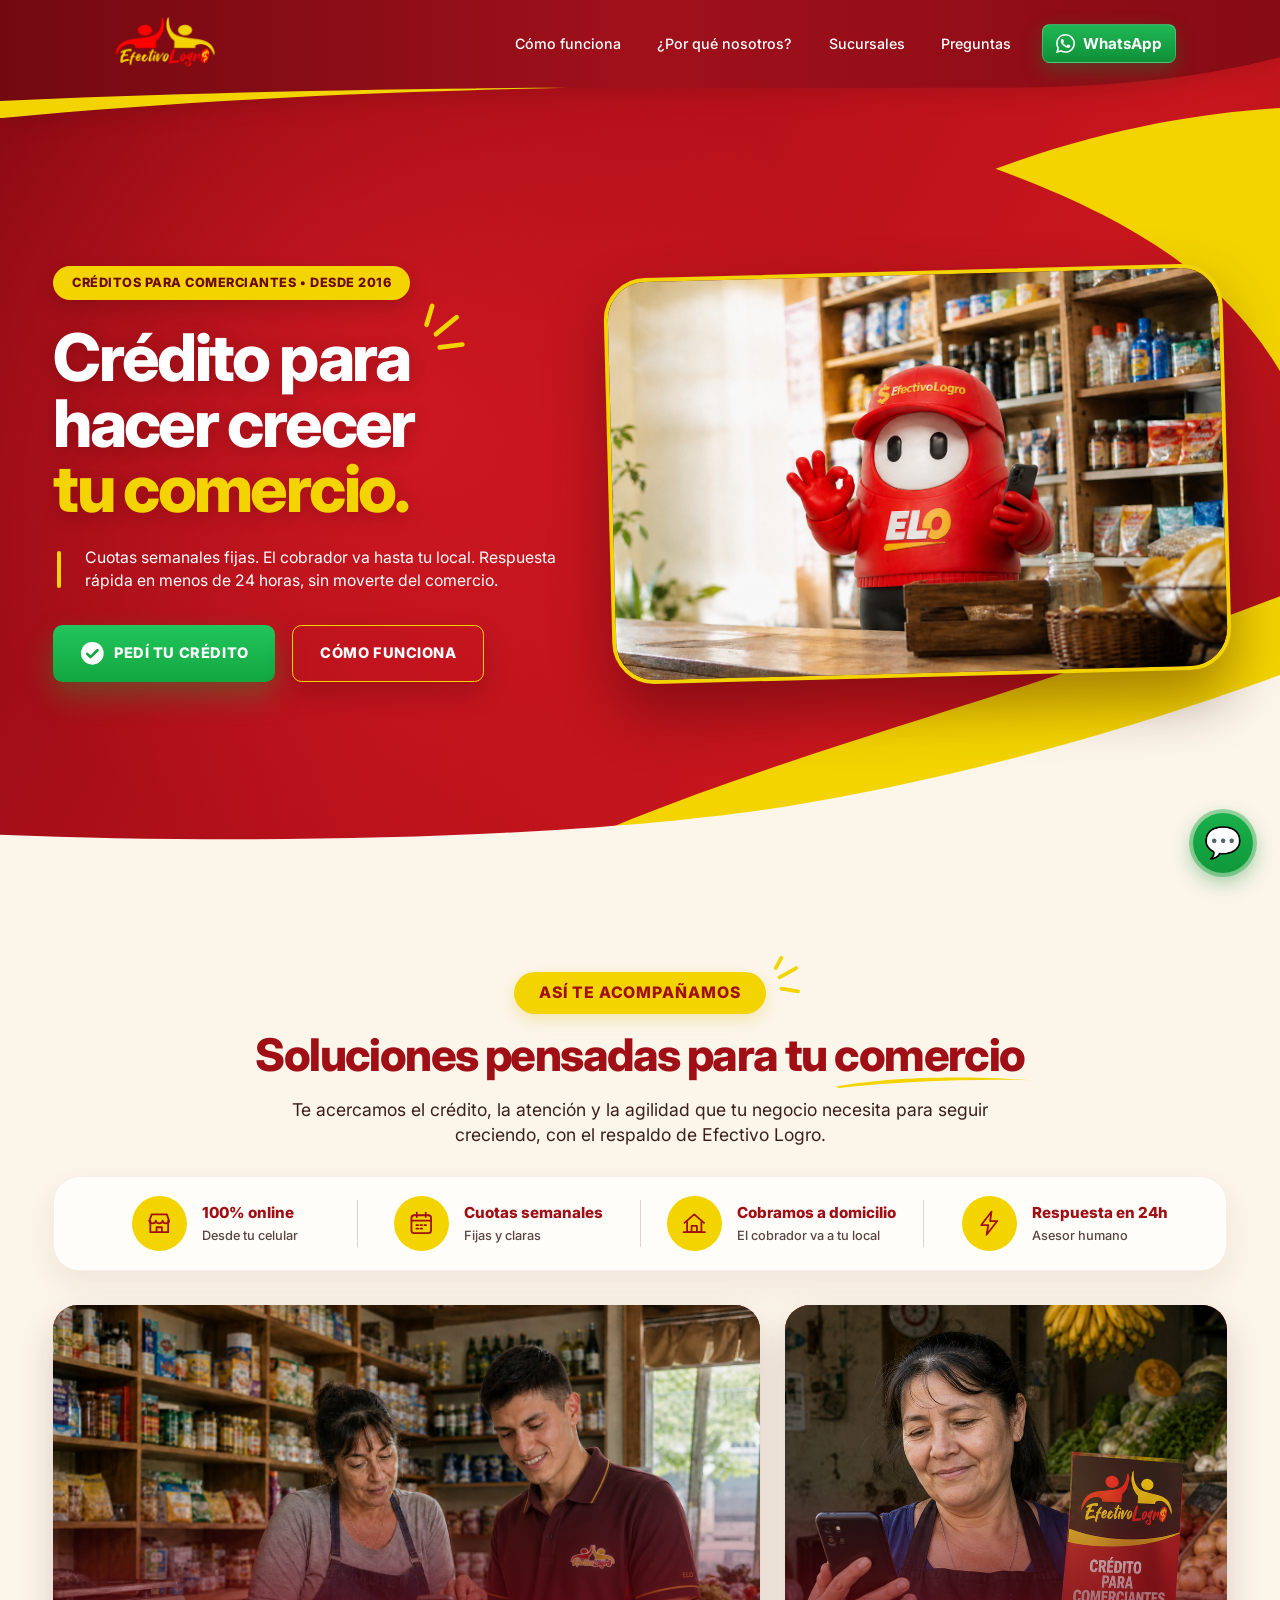
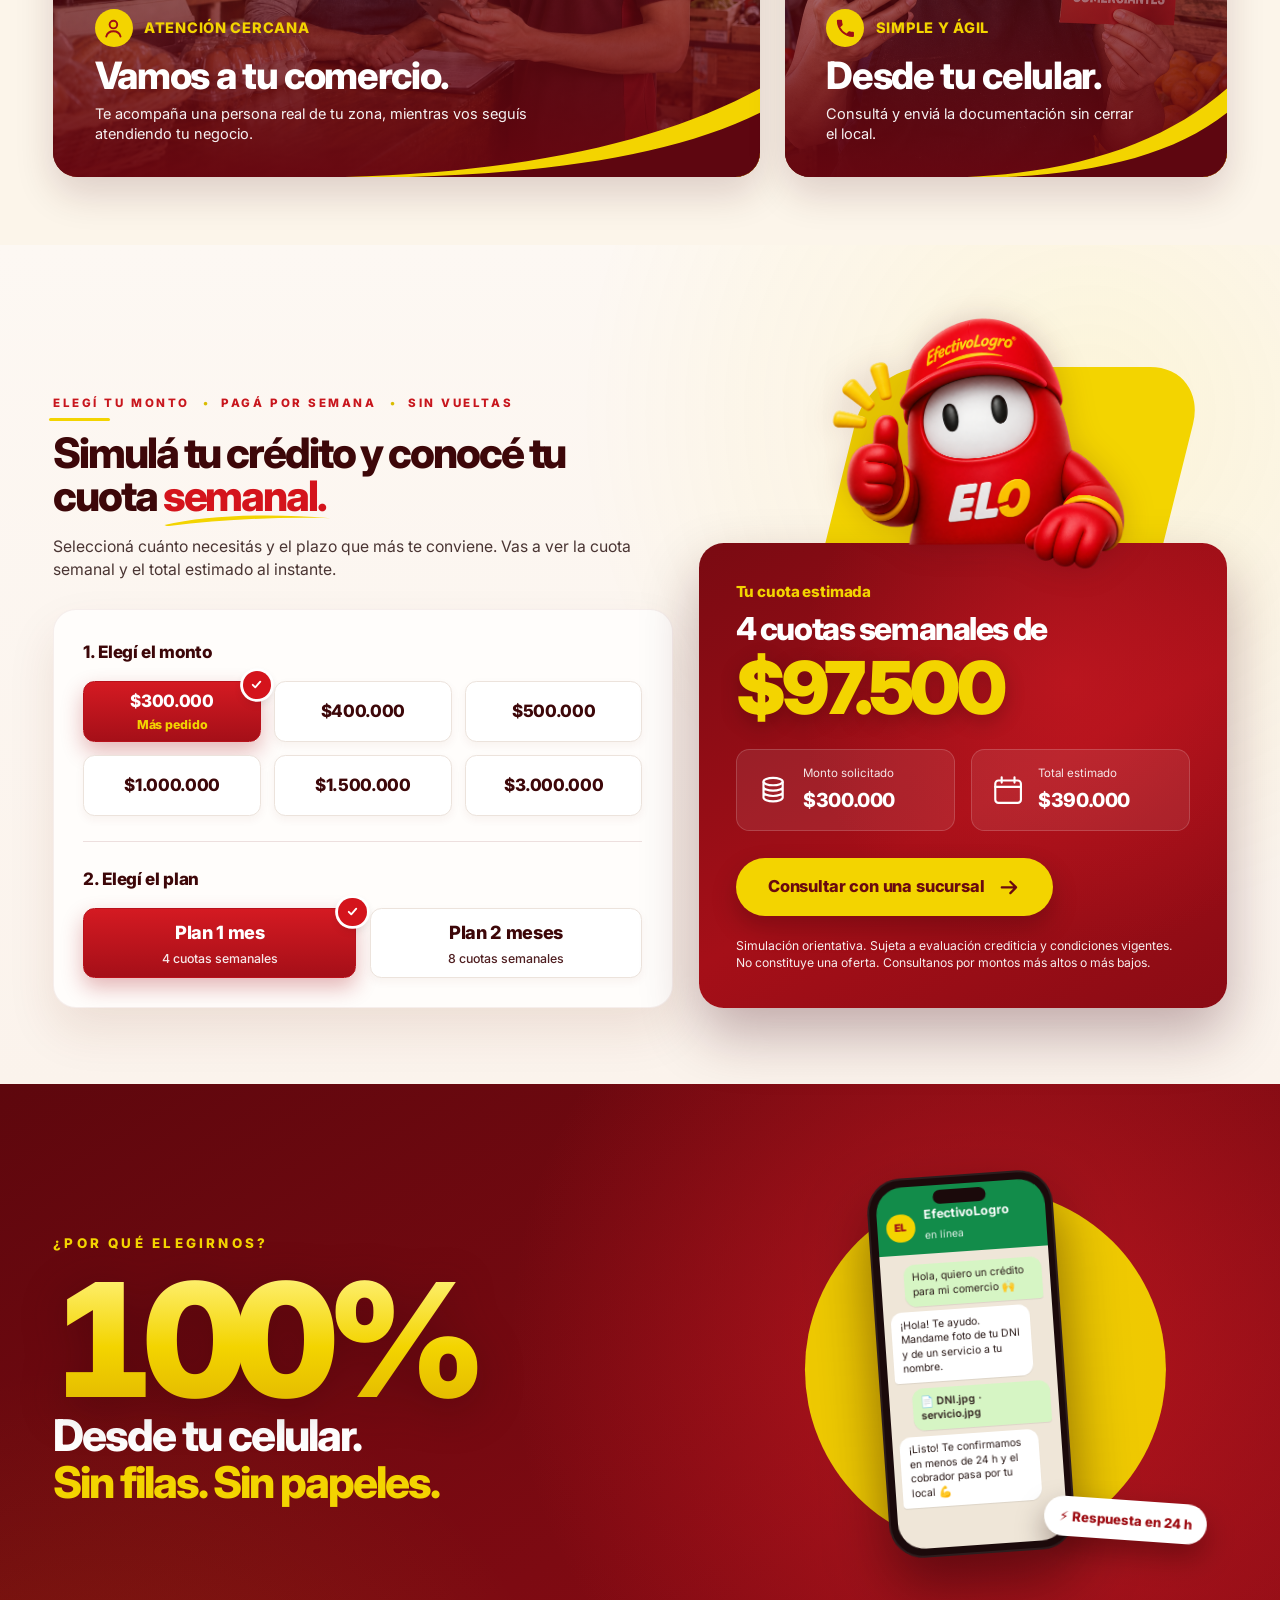
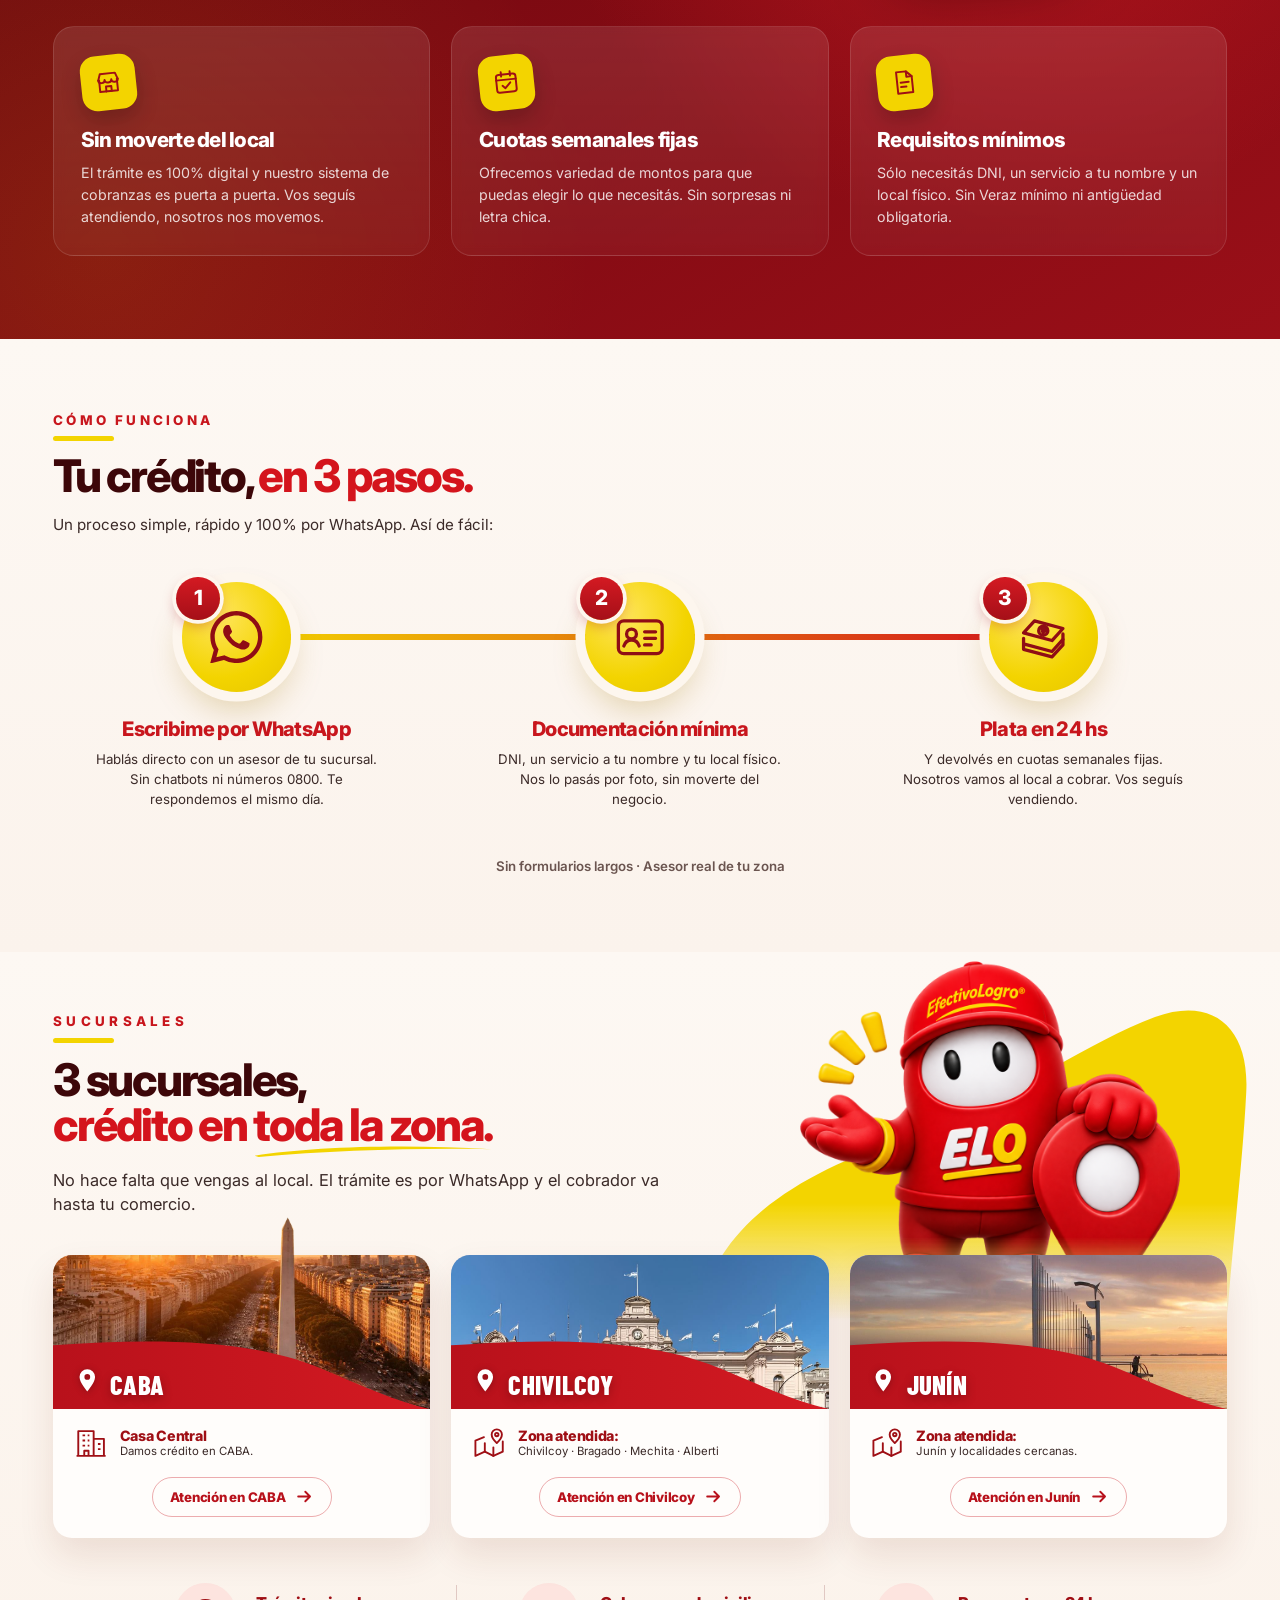
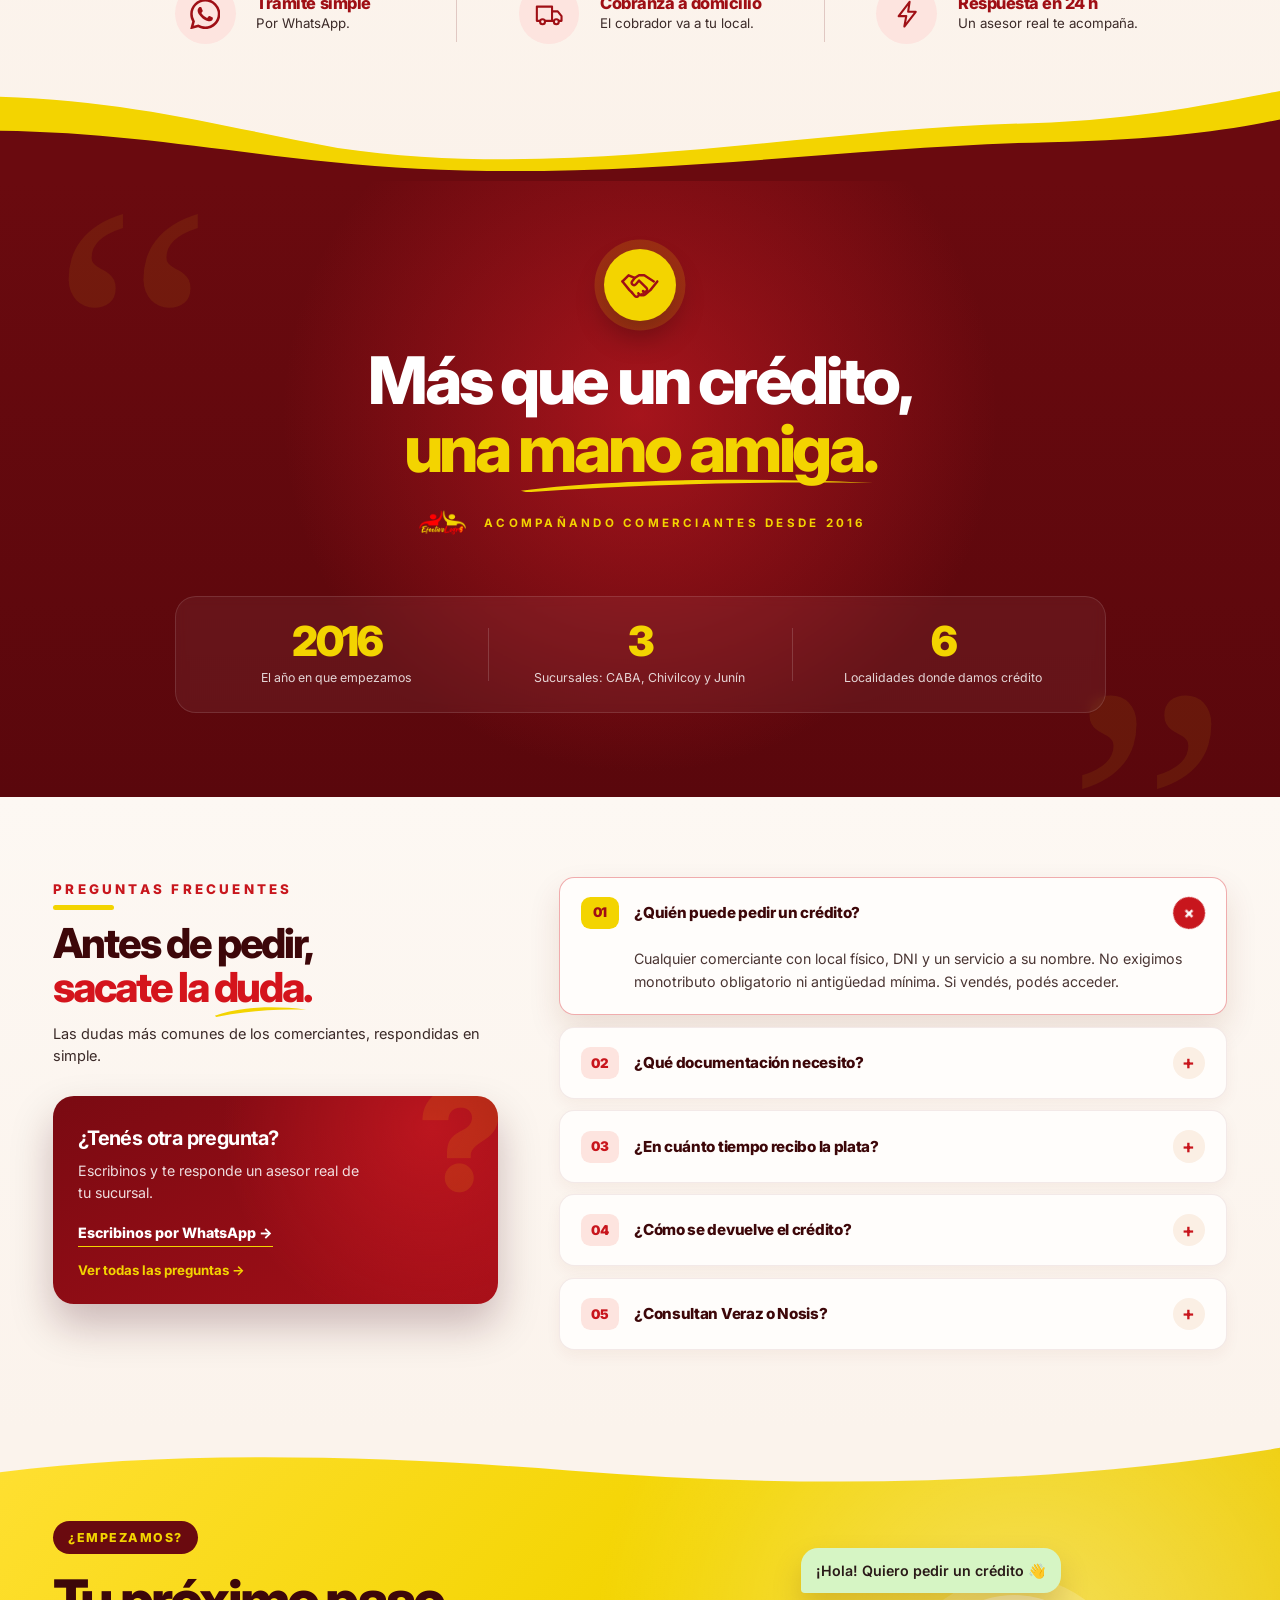
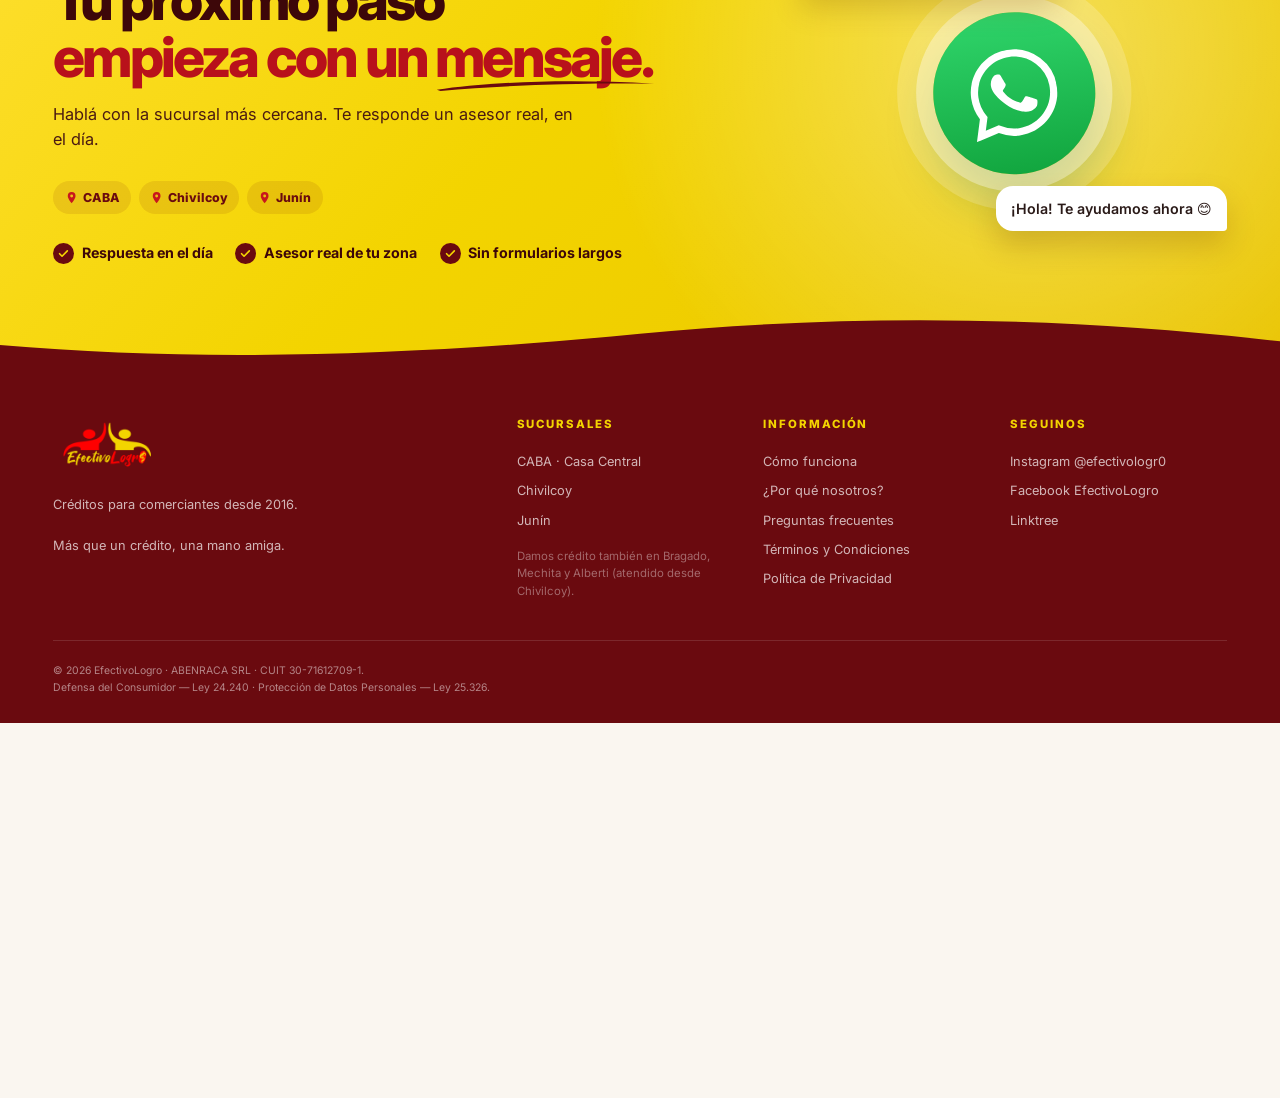
==== index.html @ 3d4f722b "Mover el sitio a la raíz del repositorio index.html y sus carpetas quedan en la raíz en lugar de pub" ====
<!DOCTYPE html>
<html lang="es-AR">
<head>
<meta charset="UTF-8" />
<meta name="viewport" content="width=device-width, initial-scale=1.0, viewport-fit=cover" />
<meta name="theme-color" content="#6A0A0F" />
<meta name="description" content="EfectivoLogro — Créditos para comerciantes. Cuotas semanales fijas. El cobrador va hasta tu local. Sucursales en CABA, Chivilcoy y Junín. Damos crédito en toda la zona." />
<link rel="icon" type="image/png" href="assets/favicon.png" />
<title>EfectivoLogro — Más que un crédito, una mano amiga.</title>
<link href="https://fonts.googleapis.com/css2?family=Inter:wght@400;500;600;700;800;900&family=Barlow+Condensed:wght@700;800&family=Anton&display=swap" rel="stylesheet">
<style>
  /* ===== Tokens ===== */
  /* Paleta tomada del logo real (rojo #FF0000 + amarillo #F3D400).
     Para fondos amplios se baja la saturación a un rojo cálido (#C8161D)
     para mantener legibilidad sin perder identidad. */
  :root {
    --rojo-puro: #FF0000;      /* logo · acentos puntuales */
    --bordo: #C8161D;          /* rojo cálido · fondos hero/secciones */
    --bordo-dark: #9F0F15;     /* bordes · profundidad */
    --bordo-deep: #6A0A0F;     /* footer · manifesto */
    --bordo-glow: #FF1A1A;     /* gradients · hovers */
    --amarillo: #F3D400;       /* logo · CTA principal */
    --amarillo-deep: #D9BC00;  /* hover de CTA */
    --naranja: #F96800;        /* acento secundario del logo */
    --crema: #FFF4E0;
    --blanco: #FFFFFF;
    --negro: #1A0606;
    --gris-bg: #FAF6F0;
    --gris-mid: #6B5550;
    --gris-borde: #EBE0CD;
    --whatsapp: #25D366;
    --whatsapp-dark: #128C7E;
    --font-body: 'Inter', system-ui, -apple-system, sans-serif;
    --font-heading: 'Barlow Condensed', 'Arial Narrow', sans-serif;
    --font-impact: 'Anton', Impact, sans-serif;
    --type-h1: clamp(44px, 8vw, 86px);
    --type-h2: clamp(34px, 6vw, 52px);
    --type-h3: clamp(22px, 3vw, 28px);
    --max: 1240px;
    --pad-x: clamp(20px, 5vw, 56px);
    --radius: 16px;
  }
  * { box-sizing: border-box; margin: 0; padding: 0; }
  html { scroll-behavior: smooth; -webkit-text-size-adjust: 100%; }
  body {
    font-family: var(--font-body);
    color: var(--negro);
    background: var(--gris-bg);
    line-height: 1.55;
    -webkit-font-smoothing: antialiased;
  }
  img { max-width: 100%; display: block; }
  a { color: inherit; text-decoration: none; }
  button { font: inherit; cursor: pointer; border: none; background: none; }

  /* ===== Tipografía ===== */
  .display, h1, h2, h3 {
    font-family: var(--font-heading);
    font-weight: 700;
    letter-spacing: -0.012em;
    line-height: 1.12;
    text-transform: none;
    text-wrap: balance;
  }
  h1 { font-size: var(--type-h1); font-weight: 800; line-height: 1.03; }
  h3 { font-size: var(--type-h3); line-height: 1.22; letter-spacing: -0.008em; }

  /* ===== Layout helpers ===== */
  .container { max-width: calc(var(--max) + 2 * var(--pad-x)); margin: 0 auto; padding-inline: var(--pad-x); }

  /* ===== Botón pill (CTA principal) ===== */
  .pill {
    display: inline-flex;
    align-items: center;
    gap: 10px;
    background: var(--amarillo);
    color: var(--bordo-deep);
    padding: 16px 26px;
    border-radius: 999px;
    font-weight: 800;
    font-size: 14px;
    text-transform: uppercase;
    letter-spacing: 1px;
    transition: transform 0.18s ease, box-shadow 0.18s ease;
    box-shadow: 0 6px 18px rgba(245, 197, 24, 0.32);
    cursor: pointer;
  }
  .pill:hover { transform: translateY(-1px) scale(1.02); box-shadow: 0 10px 24px rgba(245, 197, 24, 0.45); }
  .pill:active { transform: translateY(0); }
  .pill.wa { background: var(--whatsapp); color: white; box-shadow: 0 6px 18px rgba(37, 211, 102, 0.35); }
  .pill.wa:hover { box-shadow: 0 10px 24px rgba(37, 211, 102, 0.48); }
  .pill.ghost { background: transparent; color: var(--amarillo); border: 2px solid var(--amarillo); box-shadow: none; }
  .pill.ghost:hover { background: var(--amarillo); color: var(--bordo-deep); }
  .pill.dark { background: var(--bordo-deep); color: white; box-shadow: 0 6px 18px rgba(92, 11, 8, 0.4); }

  /* ===== NAV ===== */
  .nav {
    position: sticky; top: 0; z-index: 50;
    background: var(--bordo-deep);
    color: white;
    box-shadow: 0 2px 14px rgba(0,0,0,0.15);
  }
  .nav-inner {
    display: flex;
    align-items: center;
    justify-content: space-between;
    padding: 14px var(--pad-x);
    max-width: var(--max);
    margin: 0 auto;
  }
  .logo {
    display: flex;
    align-items: center;
    gap: 12px;
    font-weight: 800;
  }
  .logo-img {
    height: 48px;
    width: auto;
    display: block;
  }
  @media (min-width: 768px) {
    .logo-img { height: 60px; }
  }
  .nav-links { display: none; gap: 24px; font-size: 14px; }
  .nav-links a { opacity: 0.85; transition: opacity 0.2s; }
  .nav-links a:hover { opacity: 1; color: var(--amarillo); }
  .nav-cta { display: none; }
  .hamburger {
    background: rgba(255,255,255,0.1);
    color: white;
    width: 44px; height: 44px;
    border-radius: 10px;
    display: flex; align-items: center; justify-content: center;
    font-size: 22px;
  }
  @media (min-width: 1024px) {
    .nav-links { display: flex; }
    .nav-cta { display: inline-flex; }
    .hamburger { display: none; }
  }
  /* Mobile drawer */
  .drawer {
    position: fixed; inset: 0; z-index: 100;
    background: var(--bordo-deep);
    color: white;
    transform: translateX(100%);
    transition: transform 0.3s ease;
    padding: 32px var(--pad-x);
    display: flex;
    flex-direction: column;
  }
  .drawer.open { transform: translateX(0); }
  .drawer-head { display: flex; justify-content: space-between; align-items: center; margin-bottom: 32px; }
  .drawer-close { font-size: 28px; color: white; padding: 8px; }
  .drawer a { display: block; padding: 16px 0; font-size: 22px; font-weight: 700; border-bottom: 1px solid rgba(255,255,255,0.15); }
  .drawer .pill { margin-top: 24px; align-self: flex-start; }
  .drawer a.pill { display: inline-flex; padding: 14px 24px; font-size: 15px; border-bottom: 0; }
  .drawer a.logo { padding: 0; border-bottom: 0; }

  /* ===== HERO ===== */
  .hero {
    background: radial-gradient(ellipse at top right, var(--bordo-glow) 0%, var(--bordo) 45%, var(--bordo-deep) 100%);
    color: white;
    padding: 56px var(--pad-x) 64px;
    position: relative;
    overflow: hidden;
  }
  .hero-decor {
    position: absolute; width: 64px; height: 64px;
    background: var(--amarillo);
    color: var(--bordo-deep);
    border-radius: 50%;
    display: flex; align-items: center; justify-content: center;
    font-family: var(--font-impact);
    font-size: 36px;
    box-shadow: 0 0 0 8px rgba(245, 197, 24, 0.18);
    z-index: 1;
  }
  .hero-decor.d1 { top: 40px; right: 6%; transform: rotate(-14deg); animation: float 5s ease-in-out infinite; }
  .hero-decor.d2 { display: none; }
  @keyframes float {
    0%, 100% { transform: translateY(0) rotate(-14deg); }
    50% { transform: translateY(-10px) rotate(-8deg); }
  }
  .hero-inner {
    max-width: var(--max);
    margin: 0 auto;
    position: relative;
    z-index: 2;
    display: grid;
    gap: 40px;
  }
  .hero-kicker {
    color: var(--amarillo);
    font-size: 12px;
    letter-spacing: 2.5px;
    text-transform: uppercase;
    font-weight: 800;
    margin-bottom: 16px;
  }
  .hero h1 {
    font-size: var(--type-h1);
    line-height: 1.03;
    letter-spacing: -0.018em;
    margin-bottom: 18px;
  }
  .hero h1 .yellow { color: var(--amarillo); display: block; }
  .hero-sub {
    font-size: clamp(15px, 4vw, 18px);
    opacity: 0.92;
    margin-bottom: 26px;
    max-width: 520px;
  }
  .hero-ctas { display: flex; flex-wrap: wrap; gap: 12px; }
  .hero-cities {
    margin-top: 28px;
    font-size: 11px;
    letter-spacing: 2px;
    text-transform: uppercase;
    color: var(--amarillo);
    opacity: 0.9;
    font-weight: 600;
  }
  .hero-photo {
    border-radius: var(--radius);
    overflow: hidden;
    background: var(--bordo-deep);
    aspect-ratio: 4/3;
    display: flex;
    align-items: center;
    justify-content: center;
    padding: 0;
    box-shadow: 0 20px 50px rgba(0,0,0,0.35);
    position: relative;
    border: 3px solid var(--amarillo);
  }
  .hero-photo img {
    width: 100%;
    height: 100%;
    object-fit: cover;
    object-position: 68% center;
  }
  .hero-photo::before {
    content: '';
    position: absolute;
    inset: 0;
    background: linear-gradient(180deg, transparent 55%, rgba(45, 0, 13, 0.58) 100%);
    pointer-events: none;
    z-index: 1;
  }
  .hero-photo figcaption {
    position: absolute;
    z-index: 2;
    left: 22px;
    right: 22px;
    bottom: 18px;
    color: white;
    font-size: 14px;
    font-weight: 800;
    letter-spacing: 0.2px;
  }
  @media (min-width: 768px) {
    .hero { padding: 80px var(--pad-x) 96px; }
    .hero-inner { grid-template-columns: 0.95fr 1.15fr; align-items: center; gap: 56px; }
  }

  /* ===== STRIP de diferenciales ===== */
  .strip {
    background: var(--bordo-dark);
    color: white;
    padding: 28px var(--pad-x);
    border-top: 4px solid var(--amarillo);
  }
  .strip-grid {
    max-width: var(--max);
    margin: 0 auto;
    display: grid;
    grid-template-columns: repeat(2, 1fr);
    gap: 22px;
  }

  /* ===== Historias visuales ===== */
  .visual-story {
    background: #fffaf3;
    padding: 72px var(--pad-x);
    border-block: 1px solid rgba(106,10,15,0.08);
  }
  .visual-story-grid {
    max-width: var(--max);
    margin: 0 auto;
    display: grid;
    gap: 22px;
  }
  .visual-card {
    position: relative;
    min-height: 330px;
    border-radius: var(--radius);
    overflow: hidden;
    background: var(--bordo);
    box-shadow: 0 14px 34px rgba(63, 0, 18, 0.14);
  }
  .visual-card img {
    width: 100%;
    height: 100%;
    min-height: 330px;
    object-fit: cover;
    display: block;
  }
  .visual-card::after {
    content: '';
    position: absolute;
    inset: 0;
    background: linear-gradient(180deg, transparent 42%, rgba(45, 0, 13, 0.88) 100%);
  }
  .visual-card-copy {
    position: absolute;
    z-index: 1;
    left: 24px;
    right: 24px;
    bottom: 22px;
    color: white;
  }
  .visual-card-copy small {
    display: block;
    color: var(--amarillo);
    text-transform: uppercase;
    letter-spacing: 2px;
    font-size: 10px;
    font-weight: 800;
    margin-bottom: 6px;
  }
  .visual-card-copy h2 {
    color: white;
    font-size: clamp(32px, 5vw, 46px);
    margin: 0 0 6px;
    text-transform: none;
    letter-spacing: -0.012em;
    line-height: 1.12;
  }
  .visual-card-copy p { max-width: 510px; font-size: 14px; opacity: 0.94; }
  @media (min-width: 768px) {
    .visual-story-grid { grid-template-columns: 1.35fr 0.85fr; }
    .visual-card { min-height: 460px; }
    .visual-card img { min-height: 460px; }
    .visual-card.secondary img { object-position: 48% center; }
  }

  /* ===== Simulador de crédito ===== */
  .simulator-section {
    background: linear-gradient(135deg, var(--amarillo) 0%, #ffd83b 55%, #ffb81f 100%);
    padding: 72px var(--pad-x);
    color: var(--bordo-deep);
  }
  .simulator-inner { max-width: var(--max); margin: 0 auto; }
  .simulator-section .eyebrow { color: var(--bordo); }
  .simulator-section h2 {
    color: var(--bordo-deep);
    max-width: 800px;
    text-transform: none;
    letter-spacing: -0.012em;
    line-height: 1.1;
  }
  .simulator-lead {
    max-width: 720px;
    margin-top: 12px;
    color: rgba(61,0,18,0.82);
    font-size: clamp(16px, 2vw, 19px);
    font-weight: 650;
  }
  .simulator-shell {
    display: grid;
    gap: 20px;
    margin-top: 34px;
  }
  .sim-card {
    background: #fffaf0;
    border: 2px solid rgba(96,0,28,0.12);
    border-radius: var(--radius);
    padding: clamp(20px, 4vw, 32px);
    box-shadow: 0 20px 55px rgba(96,0,28,0.16);
  }
  .sim-label {
    display: block;
    margin-bottom: 12px;
    color: var(--bordo-deep);
    font-size: 14px;
    font-weight: 900;
    letter-spacing: 0.05em;
    text-transform: uppercase;
  }
  .sim-label.plan-label { margin-top: 26px; }
  .amount-options {
    display: grid;
    grid-template-columns: repeat(2, minmax(0, 1fr));
    gap: 10px;
  }
  .plan-options {
    display: grid;
    grid-template-columns: repeat(2, minmax(0, 1fr));
    gap: 10px;
  }
  .amount-btn,
  .plan-btn {
    position: relative;
    min-height: 58px;
    border: 2px solid rgba(96,0,28,0.16);
    border-radius: 14px;
    background: #fff;
    color: var(--bordo-deep);
    font: inherit;
    font-weight: 900;
    cursor: pointer;
    transition: transform 0.18s ease, background 0.18s ease, color 0.18s ease, border-color 0.18s ease;
  }
  .amount-btn:hover,
  .plan-btn:hover { transform: translateY(-2px); border-color: var(--bordo); }
  .amount-btn:focus-visible,
  .plan-btn:focus-visible { outline: 3px solid var(--amarillo); outline-offset: 2px; }
  .amount-btn.active,
  .plan-btn.active {
    background: var(--bordo);
    border-color: var(--bordo);
    color: #fff;
  }
  .amount-btn small {
    display: block;
    margin-top: 3px;
    color: var(--rojo);
    font-size: 10px;
    font-weight: 900;
    letter-spacing: 0.06em;
    text-transform: uppercase;
  }
  .amount-btn.active small { color: var(--amarillo); }
  .plan-btn span { display: block; font-size: 12px; font-weight: 750; opacity: 0.72; }
  .sim-result {
    display: flex;
    flex-direction: column;
    justify-content: center;
    background: linear-gradient(150deg, var(--bordo-deep), var(--bordo));
    border-radius: var(--radius);
    padding: clamp(24px, 5vw, 38px);
    color: #fff;
    box-shadow: 0 24px 60px rgba(61,0,18,0.28);
  }
  .sim-result-kicker {
    color: var(--amarillo);
    font-size: 13px;
    font-weight: 900;
    letter-spacing: 0.08em;
    text-transform: uppercase;
  }
  .sim-result h3 { margin-top: 6px; color: #fff; font-size: clamp(27px, 4vw, 38px); line-height: 1.16; }
  .sim-weekly-value {
    margin: 12px 0 20px;
    color: var(--amarillo);
    font-family: var(--font-impact);
    font-size: clamp(50px, 9vw, 78px);
    line-height: 1;
    letter-spacing: -0.02em;
  }
  .sim-meta {
    display: grid;
    grid-template-columns: repeat(2, minmax(0, 1fr));
    gap: 10px;
    margin-bottom: 22px;
  }
  .sim-meta-item {
    padding: 13px;
    border: 1px solid rgba(255,255,255,0.18);
    border-radius: 12px;
    background: rgba(255,255,255,0.08);
  }
  .sim-meta-item span { display: block; margin-bottom: 4px; font-size: 11px; opacity: 0.74; text-transform: uppercase; }
  .sim-meta-item strong { font-size: 17px; }
  .sim-result .pill { align-self: flex-start; background: var(--amarillo); color: var(--bordo-deep); }
  .sim-disclaimer { margin-top: 16px; font-size: 11px; line-height: 1.45; opacity: 0.72; }
  @media (min-width: 768px) {
    .simulator-shell { grid-template-columns: 1.05fr 0.95fr; align-items: stretch; }
    .amount-options { grid-template-columns: repeat(3, minmax(0, 1fr)); }
  }
  @media (max-width: 767px) {
    .simulator-section { padding-block: 58px; }
    .simulator-shell { gap: 10px; margin-top: 26px; }
    .sim-card { border-radius: 18px 18px 8px 8px; padding: 20px; }
    .sim-result { border-radius: 8px 8px 18px 18px; padding: 26px 20px; box-shadow: 0 16px 36px rgba(61,0,18,0.24); }
    .sim-weekly-value { margin-block: 10px 18px; }
    .sim-result .pill { width: 100%; justify-content: center; text-align: center; }
  }
  .strip-item {
    display: flex;
    align-items: center;
    gap: 12px;
  }
  .strip-ico {
    width: 40px; height: 40px;
    background: var(--amarillo);
    color: var(--bordo-deep);
    border-radius: 50%;
    display: flex; align-items: center; justify-content: center;
    font-size: 18px;
    flex-shrink: 0;
  }
  .strip-text { font-size: 13px; line-height: 1.3; font-weight: 600; }
  .strip-text small { display: block; opacity: 0.75; font-weight: 400; font-size: 11px; margin-top: 2px; }
  @media (min-width: 768px) {
    .strip-grid { grid-template-columns: repeat(4, 1fr); gap: 28px; }
    .strip-text { font-size: 14px; }
  }

  /* ===== Sections shared ===== */
  section { padding: 64px 0; }
  .eyebrow {
    color: var(--bordo);
    font-size: 12px;
    letter-spacing: 2.5px;
    text-transform: uppercase;
    font-weight: 800;
    margin-bottom: 10px;
  }
  h2 {
    font-size: var(--type-h2);
    color: var(--negro);
    margin-bottom: 18px;
    line-height: 1.1;
  }
  h2 .y { color: var(--bordo); }
  .lead {
    color: var(--gris-mid);
    font-size: 15px;
    max-width: 640px;
    margin-bottom: 40px;
  }

  /* ===== Bloque "¿Por qué elegirnos?" ===== */
  .pillars-section { background: linear-gradient(145deg, var(--bordo-deep), #8f1016); color: white; padding: 80px 0; }
  .pillars-section .eyebrow { color: var(--amarillo); }
  .pillars-section h2 { color: white; max-width: 640px; text-transform: none; letter-spacing: -0.012em; line-height: 1.1; }
  .pillars-big {
    font-family: var(--font-impact);
    font-size: clamp(72px, 18vw, 140px);
    color: var(--amarillo);
    line-height: 0.9;
    margin: -10px 0 6px;
  }
  .pillars {
    display: grid;
    gap: 16px;
    margin-top: 40px;
  }
  .pillar {
    background: var(--crema);
    color: var(--negro);
    border-radius: var(--radius);
    padding: 24px;
    transition: transform 0.2s;
  }
  .pillar:hover { transform: translateY(-4px); }
  .pillar-dot {
    width: 14px; height: 14px;
    background: var(--amarillo);
    border-radius: 50%;
    margin-bottom: 12px;
    box-shadow: 0 0 0 5px rgba(245, 197, 24, 0.25);
  }
  .pillar h3 {
    color: var(--bordo);
    font-size: 23px;
    line-height: 1.2;
    margin-bottom: 8px;
  }
  .pillar p { color: var(--gris-mid); font-size: 14px; line-height: 1.55; }
  .branches-strip {
    background: var(--amarillo);
    color: var(--bordo-deep);
    text-align: center;
    padding: 22px var(--pad-x);
    margin-top: 56px;
    font-family: var(--font-heading);
    font-weight: 700;
    font-size: clamp(16px, 3.5vw, 22px);
    letter-spacing: 0.01em;
    line-height: 1.2;
  }
  .branches-strip small {
    display: block;
    font-family: var(--font-body);
    font-size: 11px;
    letter-spacing: 3px;
    font-weight: 700;
    margin-bottom: 6px;
  }
  @media (min-width: 768px) {
    .pillars { grid-template-columns: repeat(3, 1fr); }
  }

  /* ===== Cómo funciona ===== */
  #como { background: #fff; }
  #como h2 { text-transform: none; letter-spacing: -0.012em; line-height: 1.1; }
  .steps {
    display: grid;
    gap: 16px;
  }
  .step {
    background: white;
    border: 1px solid var(--gris-borde);
    border-radius: var(--radius);
    padding: 28px;
    position: relative;
    transition: all 0.2s;
  }
  .step:hover { border-color: var(--bordo); box-shadow: 0 10px 24px rgba(0,0,0,0.06); }
  .step-num {
    display: inline-flex;
    align-items: center; justify-content: center;
    width: 48px; height: 48px;
    border-radius: 50%;
    background: var(--amarillo);
    color: var(--bordo);
    font-family: var(--font-impact);
    font-size: 24px;
    margin-bottom: 16px;
  }
  .step h3 {
    color: var(--bordo);
    font-size: 24px;
    line-height: 1.2;
    margin-bottom: 8px;
  }
  .step p { color: var(--gris-mid); font-size: 14px; }
  @media (min-width: 768px) {
    .steps { grid-template-columns: repeat(3, 1fr); }
  }

  /* ===== Sucursales ===== */
  .branches-section { background: #fff8ea; }
  .branches-section h2 { text-transform: none; letter-spacing: -0.012em; line-height: 1.1; }
  .branches-grid {
    display: grid;
    gap: 18px;
  }
  .branch-card {
    background: white;
    border-radius: var(--radius);
    overflow: hidden;
    box-shadow: 0 4px 14px rgba(0,0,0,0.05);
    transition: transform 0.2s, box-shadow 0.2s;
    display: flex;
    flex-direction: column;
  }
  .branch-card:hover { transform: translateY(-4px); box-shadow: 0 14px 32px rgba(0,0,0,0.1); }
  .branch-card.is-static { cursor: default; }
  .branch-card.is-static:hover { transform: none; box-shadow: 0 4px 14px rgba(0,0,0,0.05); }
  .branch-photo {
    aspect-ratio: 16/10;
    background:
      radial-gradient(circle at 20% 30%, rgba(255,255,255,0.12), transparent 60%),
      linear-gradient(135deg, var(--bordo-glow) 0%, var(--bordo) 45%, var(--bordo-deep) 100%);
    color: var(--amarillo);
    display: flex; align-items: center; justify-content: center;
    font-family: var(--font-heading);
    font-weight: 800;
    font-size: 44px;
    letter-spacing: 0.01em;
    line-height: 1.08;
    position: relative;
    overflow: hidden;
  }
  .branch-photo::before {
    content: '';
    position: absolute;
    inset: 0;
    background: url('assets/logo-tight.png') center/60% no-repeat;
    opacity: 0.12;
    filter: brightness(1.5);
  }
  .branch-photo::after {
    content: '';
    position: absolute;
    right: -30px; top: -30px;
    width: 90px; height: 90px;
    background: var(--amarillo);
    border-radius: 50%;
    opacity: 0.18;
  }
  .branch-photo span {
    position: relative;
    z-index: 2;
    text-shadow: 0 4px 12px rgba(0,0,0,0.3);
  }
  .branch-body { padding: 22px; }
  .branch-city {
    font-family: var(--font-heading);
    font-weight: 700;
    font-size: 30px;
    color: var(--bordo);
    text-transform: none;
    line-height: 1.16;
    margin-bottom: 8px;
  }
  .branch-addr { color: var(--gris-mid); font-size: 13px; margin-bottom: 14px; }
  .branch-addr strong { color: var(--negro); font-weight: 700; }
  .branch-wa {
    display: inline-flex;
    align-items: center;
    gap: 8px;
    background: var(--whatsapp);
    color: white;
    padding: 10px 16px;
    border-radius: 999px;
    font-size: 13px;
    font-weight: 700;
    transition: background 0.2s;
  }
  .branch-wa:hover { background: var(--whatsapp-dark); }
  @media (min-width: 640px) {
    .branches-grid { grid-template-columns: repeat(2, 1fr); }
  }
  @media (min-width: 1024px) {
    .branches-grid { grid-template-columns: repeat(3, 1fr); }
  }

  /* ===== Manifiesto ===== */
  .manifesto-section {
    background: var(--bordo-deep);
    color: white;
    text-align: center;
    padding: 80px var(--pad-x);
  }
  .manifesto-quote {
    font-family: var(--font-heading);
    font-weight: 700;
    font-size: clamp(32px, 7vw, 56px);
    line-height: 1.12;
    letter-spacing: -0.012em;
    text-transform: none;
    max-width: 800px;
    margin: 0 auto 20px;
  }
  .manifesto-quote span { color: var(--amarillo); }
  .manifesto-author { color: var(--amarillo); font-size: 11px; letter-spacing: 3px; text-transform: uppercase; font-weight: 700; }

  /* ===== FAQ ===== */
  .faq-section { background: #fffdf8; }
  .faq-section h2 { text-transform: none; letter-spacing: -0.012em; line-height: 1.1; }
  .faq {
    max-width: 800px;
    margin: 0 auto;
  }
  .faq-item {
    border-bottom: 1px solid var(--gris-borde);
  }
  .faq-q {
    width: 100%;
    text-align: left;
    padding: 22px 0;
    font-size: 16px;
    font-weight: 700;
    color: var(--negro);
    display: flex;
    justify-content: space-between;
    align-items: center;
    gap: 16px;
    cursor: pointer;
    background: none;
  }
  .faq-q .ico {
    width: 32px; height: 32px;
    border-radius: 50%;
    background: var(--crema);
    color: var(--bordo);
    display: flex; align-items: center; justify-content: center;
    font-size: 18px;
    transition: transform 0.25s, background 0.25s, color 0.25s;
    flex-shrink: 0;
  }
  .faq-item.open .faq-q .ico { background: var(--bordo); color: var(--amarillo); transform: rotate(45deg); }
  .faq-a {
    max-height: 0; overflow: hidden;
    transition: max-height 0.35s ease, padding 0.35s ease;
    color: var(--gris-mid);
    font-size: 14.5px;
    line-height: 1.6;
  }
  .faq-item.open .faq-a { max-height: 300px; padding: 0 0 22px; }

  /* ===== Final CTA ===== */
  .final-cta {
    background: linear-gradient(135deg, var(--amarillo), var(--amarillo-deep));
    color: var(--bordo-deep);
    text-align: center;
    padding: 64px var(--pad-x);
  }
  .final-cta h2 {
    color: var(--bordo-deep);
    font-size: clamp(34px, 6vw, 50px);
    margin-bottom: 22px;
    text-transform: none;
    letter-spacing: -0.012em;
    line-height: 1.1;
  }
  .final-cta p {
    font-size: 16px;
    margin-bottom: 28px;
    opacity: 0.85;
    max-width: 540px;
    margin-left: auto;
    margin-right: auto;
  }

  /* ===== Footer ===== */
  footer {
    background: var(--bordo-deep);
    color: rgba(255,255,255,0.75);
    padding: 56px var(--pad-x) 28px;
    font-size: 14px;
  }
  .footer-grid {
    max-width: var(--max);
    margin: 0 auto;
    display: grid;
    gap: 32px;
    margin-bottom: 36px;
  }
  @media (min-width: 768px) {
    .footer-grid { grid-template-columns: 2fr 1fr 1fr 1fr; }
  }
  .footer-col strong {
    color: var(--amarillo);
    display: block;
    margin-bottom: 14px;
    font-size: 12px;
    letter-spacing: 2px;
    text-transform: uppercase;
    font-weight: 800;
  }
  .footer-col a, .footer-col div {
    display: block;
    padding: 5px 0;
    color: rgba(255,255,255,0.7);
    transition: color 0.2s;
    font-size: 13.5px;
  }
  .footer-col a:hover { color: var(--amarillo); }
  .footer-legal {
    max-width: var(--max);
    margin: 0 auto;
    padding-top: 24px;
    border-top: 1px solid rgba(255,255,255,0.12);
    font-size: 11px;
    color: rgba(255,255,255,0.5);
    line-height: 1.6;
  }

  /* ===== WhatsApp FAB ===== */
  .wa-fab {
    position: fixed;
    bottom: 18px;
    right: 18px;
    z-index: 60;
    background: var(--whatsapp);
    color: white;
    width: 60px; height: 60px;
    border-radius: 50%;
    display: flex; align-items: center; justify-content: center;
    font-size: 30px;
    box-shadow: 0 8px 24px rgba(37, 211, 102, 0.45);
    transition: transform 0.2s;
    text-decoration: none;
  }
  .wa-fab::before {
    content: '';
    position: absolute;
    inset: -4px;
    border-radius: 50%;
    background: var(--whatsapp);
    z-index: -1;
    opacity: 0.4;
    animation: pulse 2s ease-out infinite;
  }
  @keyframes pulse {
    0% { transform: scale(1); opacity: 0.6; }
    100% { transform: scale(1.4); opacity: 0; }
  }
  .wa-fab:hover { transform: scale(1.08); }
  @media (min-width: 768px) {
    .wa-fab { bottom: 28px; right: 28px; width: 64px; height: 64px; font-size: 32px; }
  }

  /* ===== Header + Hero editorial ===== */
  .nav {
    background: linear-gradient(90deg, #69080d 0%, var(--bordo-deep) 55%, #7b090f 100%);
    box-shadow: 0 8px 30px rgba(57, 0, 8, 0.2);
  }
  .nav-inner {
    min-height: 92px;
    gap: 32px;
    padding-block: 10px;
  }
  .logo-img { height: 72px; }
  .nav-links {
    margin-left: auto;
    gap: clamp(22px, 2.5vw, 38px);
    font-size: 14px;
    font-weight: 600;
  }
  .nav-links a { opacity: 0.9; }
  .nav-cta {
    min-height: 50px;
    padding: 13px 23px;
    text-transform: none;
    letter-spacing: 0;
    font-size: 14px;
    box-shadow: 0 10px 24px rgba(37, 211, 102, 0.3);
  }
  .wa-icon {
    width: 20px;
    height: 20px;
    flex: 0 0 20px;
    display: block;
  }

  .hero {
    isolation: isolate;
    min-height: 690px;
    padding: 76px var(--pad-x) 138px;
    background:
      radial-gradient(circle at 88% 8%, rgba(255, 50, 42, 0.88) 0%, rgba(255, 50, 42, 0) 32%),
      radial-gradient(circle at 12% 92%, rgba(159, 15, 21, 0.66) 0%, rgba(159, 15, 21, 0) 40%),
      linear-gradient(128deg, #78080f 0%, #b20f18 45%, #e01a22 100%);
  }
  .hero::before,
  .hero::after {
    content: '';
    position: absolute;
    pointer-events: none;
    z-index: 0;
    border-radius: 50%;
  }
  .hero::before {
    width: min(74vw, 1060px);
    height: 430px;
    right: -23%;
    bottom: -310px;
    background: var(--crema);
    transform: rotate(-8deg);
    box-shadow: 0 -24px 0 var(--amarillo);
  }
  .hero::after {
    width: min(68vw, 920px);
    height: 390px;
    left: -25%;
    bottom: -330px;
    border: 68px solid var(--amarillo);
    opacity: 0.96;
    transform: rotate(8deg);
  }
  .hero-inner {
    grid-template-columns: minmax(0, 0.88fr) minmax(430px, 1.12fr);
    align-items: center;
    gap: clamp(48px, 6vw, 88px);
  }
  .hero-copy {
    position: relative;
    max-width: 570px;
  }
  .hero-copy::before,
  .hero-copy::after {
    content: '';
    position: absolute;
    background: var(--amarillo);
    border-radius: 999px;
    opacity: 0.95;
  }
  .hero-copy::before {
    width: 42px;
    height: 6px;
    top: 109px;
    right: 20px;
    transform: rotate(-42deg);
  }
  .hero-copy::after {
    width: 24px;
    height: 6px;
    top: 137px;
    right: 4px;
    transform: rotate(-12deg);
  }
  .hero-kicker {
    margin-bottom: 20px;
    font-size: 12px;
    letter-spacing: 0.2em;
  }
  .hero h1 {
    max-width: 560px;
    margin-bottom: 22px;
    font-size: clamp(58px, 6.1vw, 88px);
    font-weight: 800;
    line-height: 0.94;
    letter-spacing: -0.025em;
    text-wrap: initial;
  }
  .hero-title-line { display: block; white-space: nowrap; }
  .hero h1 .yellow { display: block; color: var(--amarillo); }
  .hero-sub {
    max-width: 530px;
    margin-bottom: 30px;
    font-size: clamp(16px, 1.35vw, 19px);
    line-height: 1.55;
  }
  .hero-ctas { gap: 14px; }
  .hero-ctas .pill {
    min-height: 56px;
    padding: 15px 25px;
    font-size: 14px;
    box-shadow: 0 12px 28px rgba(28, 0, 5, 0.2);
  }
  .hero-ctas .pill.ghost {
    color: white;
    border-color: rgba(255, 255, 255, 0.9);
  }
  .hero-ctas .pill.ghost:hover {
    background: white;
    color: var(--bordo-deep);
  }
  .hero-cities {
    display: inline-block;
    max-width: 560px;
    margin-top: 30px;
    padding: 8px 12px;
    border: 1px solid rgba(255, 255, 255, 0.14);
    border-radius: 999px;
    background: rgba(86, 2, 11, 0.5);
    backdrop-filter: blur(6px);
    font-size: 11px;
    line-height: 1.55;
    letter-spacing: 0.16em;
  }
  .hero-photo {
    aspect-ratio: 16 / 11;
    border: 5px solid var(--amarillo);
    border-radius: 30px;
    transform: rotate(2.2deg);
    transform-origin: center;
    box-shadow: 0 32px 65px rgba(48, 0, 8, 0.42), 18px 18px 0 rgba(106, 10, 15, 0.22);
    overflow: hidden;
  }
  .hero-photo img { object-position: 65% center; transform: scale(1.015); }
  .hero-photo figcaption {
    left: 24px;
    right: auto;
    bottom: 20px;
    padding: 8px 13px;
    border-radius: 999px;
    background: rgba(82, 3, 10, 0.7);
    backdrop-filter: blur(8px);
    font-size: 13px;
    line-height: 1.2;
  }
  .hero-decor.d1 {
    width: 72px;
    height: 72px;
    top: 38px;
    right: 5%;
    font-size: 38px;
    z-index: 3;
    box-shadow: 0 0 0 10px rgba(243, 212, 0, 0.18), 0 12px 30px rgba(67, 0, 6, 0.22);
  }

  .strip {
    position: relative;
    z-index: 5;
    max-width: min(1180px, calc(100% - 40px));
    margin: -70px auto 0;
    padding: 24px 28px;
    border: 1px solid rgba(106, 10, 15, 0.1);
    border-radius: 24px;
    background: var(--crema);
    color: var(--bordo-deep);
    box-shadow: 0 22px 55px rgba(71, 5, 10, 0.18);
  }
  .strip-grid {
    grid-template-columns: repeat(4, minmax(0, 1fr));
    gap: 0;
  }
  .strip-item {
    position: relative;
    min-height: 64px;
    padding: 4px 24px;
    gap: 14px;
  }
  .strip-item + .strip-item::before {
    content: '';
    position: absolute;
    left: 0;
    top: 8px;
    bottom: 8px;
    width: 1px;
    background: rgba(106, 10, 15, 0.18);
  }
  .strip-ico {
    width: 42px;
    height: 42px;
    flex: 0 0 42px;
    border-radius: 0;
    background: transparent;
    color: var(--bordo);
    box-shadow: none;
  }
  .strip-ico svg {
    width: 32px;
    height: 32px;
    stroke: currentColor;
    stroke-width: 1.8;
    stroke-linecap: round;
    stroke-linejoin: round;
  }
  .strip-text {
    color: var(--bordo-deep);
    font-size: 14px;
    line-height: 1.28;
    font-weight: 800;
  }
  .strip-text small {
    margin-top: 4px;
    color: var(--gris-mid);
    font-size: 11px;
    line-height: 1.35;
    opacity: 1;
  }
  .visual-story { margin-top: -22px; padding-top: 112px; }

  @media (max-width: 1100px) {
    .hero { min-height: 640px; padding-top: 64px; }
    .hero-inner { grid-template-columns: minmax(0, 0.9fr) minmax(390px, 1.1fr); gap: 42px; }
    .hero h1 { font-size: clamp(54px, 6.3vw, 72px); }
    .hero-copy::before, .hero-copy::after { display: none; }
    .strip-item { padding-inline: 16px; }
  }
  @media (max-width: 900px) {
    .nav-inner { min-height: 78px; }
    .logo-img { height: 58px; }
    .hero { padding: 58px var(--pad-x) 124px; }
    .hero-inner { grid-template-columns: 1fr; gap: 48px; }
    .hero-copy { max-width: 650px; }
    .hero h1 { max-width: 650px; font-size: clamp(58px, 10vw, 78px); }
    .hero-photo { width: min(92%, 720px); margin: 0 auto; transform: rotate(1.5deg); }
    .hero-decor.d1 { top: 44%; right: 4%; }
    .strip { max-width: calc(100% - 32px); margin-top: -60px; }
    .strip-grid { grid-template-columns: repeat(2, minmax(0, 1fr)); row-gap: 14px; }
    .strip-item:nth-child(3)::before { display: none; }
    .strip-item:nth-child(n+3) { padding-top: 18px; border-top: 1px solid rgba(106, 10, 15, 0.14); }
  }
  @media (max-width: 560px) {
    .nav-inner { min-height: 72px; padding-block: 8px; }
    .logo-img { height: 52px; }
    .hero { min-height: 0; padding: 48px 20px 104px; }
    .hero::before { width: 680px; height: 300px; right: -470px; bottom: -225px; }
    .hero::after { width: 620px; height: 270px; left: -460px; bottom: -235px; border-width: 46px; }
    .hero-inner { gap: 38px; }
    .hero-kicker { max-width: 260px; font-size: 11px; line-height: 1.45; }
    .hero h1 {
      max-width: 100%;
      font-size: clamp(48px, 14.2vw, 62px);
      line-height: 0.96;
      letter-spacing: -0.02em;
    }
    .hero-title-line { white-space: normal; }
    .hero-sub { font-size: 16px; line-height: 1.55; }
    .hero-ctas { display: grid; grid-template-columns: 1fr; }
    .hero-ctas .pill { width: 100%; justify-content: center; }
    .hero-cities { font-size: 10px; letter-spacing: 0.13em; }
    .hero-photo { width: 100%; border-width: 4px; border-radius: 22px; transform: rotate(1deg); }
    .hero-photo figcaption { left: 14px; bottom: 13px; max-width: calc(100% - 28px); font-size: 11px; }
    .hero-decor.d1 { width: 58px; height: 58px; top: 36px; right: 22px; font-size: 30px; }
    .strip { max-width: calc(100% - 24px); margin-top: -52px; padding: 18px 16px; border-radius: 20px; }
    .strip-grid { grid-template-columns: 1fr; row-gap: 0; }
    .strip-item { min-height: 66px; padding: 12px 6px; }
    .strip-item + .strip-item::before { display: none; }
    .strip-item:nth-child(n+3) { padding-top: 12px; }
    .strip-item + .strip-item { border-top: 1px solid rgba(106, 10, 15, 0.14); }
    .visual-story { margin-top: -18px; padding-top: 96px; }
  }

  /* ===== Nav curvo + sección "Así te acompañamos" ===== */
  .nav {
    background: transparent;
    box-shadow: none;
  }
  .nav::before {
    content: '';
    position: absolute;
    left: 0; right: 0; top: 0;
    height: calc(100% + 32px);
    z-index: -1;
    pointer-events: none;
    background: url("data:image/svg+xml,%3Csvg xmlns='http://www.w3.org/2000/svg' viewBox='0 0 1440 124' preserveAspectRatio='none'%3E%3Cdefs%3E%3ClinearGradient id='g' x1='0' x2='1' y1='0' y2='0'%3E%3Cstop offset='0' stop-color='%23720911'/%3E%3Cstop offset='.5' stop-color='%23a0101b'/%3E%3Cstop offset='1' stop-color='%23860b14'/%3E%3C/linearGradient%3E%3C/defs%3E%3Cpath fill='%23F3D400' d='M0 60C220 70 420 86 640 92C420 96 200 106 0 124Z'/%3E%3Cpath fill='url(%23g)' d='M0 0H1440V60C1340 84 1240 92 1110 92H600C380 94 180 98 0 106Z'/%3E%3C/svg%3E") no-repeat 0 0 / 100% 100%;
    filter: drop-shadow(0 6px 12px rgba(57, 0, 8, 0.16));
  }
  .nav-links { gap: clamp(24px, 3vw, 48px); font-size: 15px; font-weight: 500; }
  .nav-links a { opacity: 1; }
  .nav-cta {
    min-height: 0;
    gap: 8px;
    font-size: 16px;
    font-weight: 700;
    padding: 7px 14px;
    border-radius: 8px;
    background: linear-gradient(180deg, #22c55e 0%, #12a63f 100%);
    border: 2px solid rgba(255, 255, 255, 0.22);
  }

  .visual-story {
    margin-top: 0;
    padding: 76px var(--pad-x) 72px;
    background: #fcf5ea;
    border: 0;
  }
  .vs-head { max-width: 1280px; margin: 0 auto; text-align: center; }
  .vs-kicker {
    position: relative;
    display: inline-block;
    margin-bottom: 18px;
    padding: 9px 26px;
    border-radius: 999px;
    background: var(--amarillo);
    color: var(--bordo-dark);
    font-size: clamp(14px, 1.3vw, 19px);
    font-weight: 800;
    letter-spacing: 0.06em;
    text-transform: uppercase;
    box-shadow: 0 6px 16px rgba(217, 188, 0, 0.25);
  }
  .vs-kicker::after {
    content: '';
    position: absolute;
    right: -38px;
    top: -18px;
    width: 34px;
    height: 44px;
    background: url("data:image/svg+xml,%3Csvg xmlns='http://www.w3.org/2000/svg' viewBox='0 0 34 44' fill='none' stroke='%23F3D400' stroke-width='4' stroke-linecap='round'%3E%3Cpath d='M6 14 12 3M10 24 28 14M12 36l18 3'/%3E%3C/svg%3E") no-repeat center / contain;
  }
  .vs-title {
    margin: 0 0 18px;
    color: var(--bordo-dark);
    font-family: var(--font-body);
    font-size: clamp(34px, 3.7vw, 64px);
    font-weight: 800;
    letter-spacing: -0.035em;
    line-height: 1.08;
  }
  .vs-mark { position: relative; display: inline-block; }
  .vs-mark::after {
    content: '';
    position: absolute;
    left: 0; right: -4%;
    bottom: -0.2em;
    height: 0.3em;
    background: url("data:image/svg+xml,%3Csvg xmlns='http://www.w3.org/2000/svg' viewBox='0 0 240 20' preserveAspectRatio='none'%3E%3Cpath fill='%23F3D400' d='M2 18C60 4 150 0 238 8C160 6 80 10 6 20Z'/%3E%3C/svg%3E") no-repeat center / 100% 100%;
  }
  .vs-lead {
    max-width: 760px;
    margin: 0 auto;
    color: #3b1f1c;
    font-size: clamp(16px, 1.45vw, 21px);
    line-height: 1.45;
  }

  .visual-story .strip {
    max-width: var(--max);
    margin: 30px auto 36px;
    padding: 16px 20px;
    border: 1px solid rgba(106, 10, 15, 0.06);
    border-radius: 28px;
    background: #fffdf9;
    box-shadow: 0 14px 34px rgba(110, 40, 10, 0.08);
  }
  .visual-story .strip-item { justify-content: center; padding: 4px 14px; gap: 16px; }
  .visual-story .strip-ico {
    width: 58px; height: 58px;
    flex: 0 0 58px;
    border-radius: 50%;
    background: var(--amarillo);
    color: var(--bordo-dark);
  }
  .visual-story .strip-ico svg { width: 30px; height: 30px; stroke-width: 2; }
  .visual-story .strip-text { color: var(--bordo-dark); font-size: clamp(15px, 1.25vw, 19px); }
  .visual-story .strip-text { white-space: nowrap; }
  .visual-story .strip-text small { color: #5a4440; font-size: clamp(13px, 1.05vw, 16px); font-weight: 500; }

  .visual-story-grid { max-width: var(--max); gap: 26px; }
  .visual-card { border-radius: 26px; box-shadow: 0 18px 40px rgba(63, 0, 18, 0.16); }
  .visual-card::after {
    background: linear-gradient(180deg, transparent 38%, rgba(112, 8, 20, 0.55) 62%, rgba(104, 6, 16, 0.96) 100%);
  }
  .visual-card::before {
    content: '';
    position: absolute;
    right: 0; bottom: 0;
    z-index: 1;
    width: 62%;
    height: 110px;
    pointer-events: none;
    background: url("data:image/svg+xml,%3Csvg xmlns='http://www.w3.org/2000/svg' viewBox='0 0 600 140' preserveAspectRatio='none'%3E%3Cpath fill='%23F3D400' d='M0 140C260 136 460 96 600 22V140Z'/%3E%3Cpath fill='%235e0610' d='M90 140C300 136 480 112 600 54V140Z'/%3E%3C/svg%3E") no-repeat 0 0 / 100% 100%;
  }
  .visual-card-copy { z-index: 2; left: clamp(20px, 3.4vw, 46px); right: 24px; bottom: clamp(22px, 3vw, 34px); }
  .visual-card-copy small {
    display: flex;
    align-items: center;
    gap: 12px;
    margin-bottom: 10px;
    font-size: clamp(13px, 1.2vw, 18px);
    letter-spacing: 0.05em;
  }
  .vc-ico {
    width: 40px; height: 40px;
    flex: 0 0 40px;
    border-radius: 50%;
    background: var(--amarillo);
    color: var(--bordo-dark);
    display: flex; align-items: center; justify-content: center;
  }
  .vc-ico svg { width: 24px; height: 24px; }
  .visual-card-copy h3 {
    margin: 0 0 8px;
    color: white;
    font-family: var(--font-body);
    font-size: clamp(30px, 3.1vw, 46px);
    font-weight: 800;
    letter-spacing: -0.035em;
    line-height: 1.05;
  }
  .visual-card-copy p { font-size: clamp(14px, 1.2vw, 18px); line-height: 1.4; max-width: 480px; }
  .visual-card.secondary .visual-card-copy p { max-width: 330px; }
  @media (min-width: 768px) {
    .visual-story-grid { grid-template-columns: 1.6fr 1fr; }
    .visual-card, .visual-card img { min-height: 465px; }
  }
  @media (max-width: 1100px) {
    .visual-story .strip-item { justify-content: flex-start; padding-inline: 16px; }
    .visual-story .strip-text { white-space: normal; }
    .visual-story .strip-grid { grid-template-columns: repeat(2, minmax(0, 1fr)); row-gap: 14px; }
    .visual-story .strip-item:nth-child(3)::before { display: none; }
    .visual-story .strip-item:nth-child(n+3) { padding-top: 18px; border-top: 1px solid rgba(106, 10, 15, 0.14); }
  }
  @media (max-width: 900px) {
    .visual-story .strip { max-width: none; }
    .visual-story-grid { grid-template-columns: 1fr; }
    .visual-card, .visual-card img { min-height: 380px; }
  }
  @media (max-width: 560px) {
    .nav::before { height: calc(100% + 26px); }
    .visual-story { padding: 56px 16px 48px; }
    .vs-kicker::after { right: -30px; width: 26px; height: 34px; top: -14px; }
    .visual-story .strip { max-width: none; margin-top: 26px; padding: 10px 14px; border-radius: 22px; }
    .visual-story .strip-item { padding: 12px 4px; }
    .visual-story .strip-ico { width: 50px; height: 50px; flex-basis: 50px; }
    .visual-card::before { width: 70%; height: 48px; }
    .visual-card-copy { left: 20px; right: 20px; bottom: 40px; }
  }

  /* ===== Hero (versión referencia) ===== */
  :root { --nav-h: 92px; }
  .hero {
    min-height: 0;
    margin-top: calc(-1 * var(--nav-h));
    padding: calc(78px + var(--nav-h)) var(--pad-x) 150px;
    background:
      radial-gradient(circle at 30% 45%, rgba(230, 30, 40, 0.55) 0%, rgba(230, 30, 40, 0) 45%),
      linear-gradient(120deg, #8a0a13 0%, #b8111b 45%, #c8161d 70%, #a50f18 100%);
  }
  .hero::before {
    inset: 0;
    width: auto; height: auto;
    left: 0; right: 0; top: 0; bottom: 0;
    border: 0;
    border-radius: 0;
    box-shadow: none;
    opacity: 1;
    transform: none;
    background: url("data:image/svg+xml,%3Csvg xmlns='http://www.w3.org/2000/svg' viewBox='0 0 1440 800' preserveAspectRatio='none'%3E%3Cpath fill='%23F3D400' d='M1120 150C1250 112 1360 100 1440 96V330C1380 250 1280 196 1120 150Z'/%3E%3Cpath fill='%23F3D400' d='M520 800C760 690 1080 640 1440 530V800Z'/%3E%3Cpath fill='%23fcf5ea' d='M0 742C320 752 700 744 920 712C1120 684 1300 640 1440 600V800H0Z'/%3E%3C/svg%3E") no-repeat 0 0 / 100% 100%;
  }
  .hero::after { display: none; }
  .hero-inner {
    max-width: var(--max);
    grid-template-columns: minmax(0, 0.9fr) minmax(0, 1.1fr);
    gap: clamp(36px, 4vw, 64px);
  }
  .hero-copy { max-width: 640px; }
  .hero-copy::before, .hero-copy::after { display: none; }
  .hero-kicker {
    display: inline-block;
    margin-bottom: 26px;
    padding: 8px 20px;
    border-radius: 999px;
    background: var(--amarillo);
    color: var(--bordo-deep);
    font-size: clamp(12px, 1.05vw, 16px);
    font-weight: 800;
    letter-spacing: 0.04em;
    box-shadow: 0 8px 20px rgba(60, 0, 8, 0.2);
  }
  .hero h1 {
    max-width: none;
    margin-bottom: 26px;
    font-family: var(--font-body);
    font-size: clamp(52px, 5.4vw, 92px);
    font-weight: 800;
    line-height: 1;
    letter-spacing: -0.04em;
    text-shadow: 0 4px 18px rgba(60, 0, 8, 0.25);
  }
  .hero-title-line { width: fit-content; position: relative; }
  .hero-title-line:first-child::after {
    content: '';
    position: absolute;
    right: -62px;
    top: -26px;
    width: 52px;
    height: 60px;
    background: url("data:image/svg+xml,%3Csvg xmlns='http://www.w3.org/2000/svg' viewBox='0 0 52 60' fill='none' stroke='%23F3D400' stroke-width='5' stroke-linecap='round'%3E%3Cpath d='M8 26 14 6M18 36 40 18M22 50l24-3'/%3E%3C/svg%3E") no-repeat center / contain;
  }
  .hero-sub {
    position: relative;
    max-width: 580px;
    margin-bottom: 34px;
    padding-left: 34px;
    font-size: clamp(16px, 1.3vw, 21px);
    line-height: 1.45;
    opacity: 1;
  }
  .hero-sub::before {
    content: '';
    position: absolute;
    left: 4px;
    top: 10%;
    bottom: 10%;
    width: 4px;
    border-radius: 4px;
    background: var(--amarillo);
  }
  .hero-ctas { gap: 18px; }
  .hero-ctas .pill {
    min-height: 60px;
    padding: 15px 28px;
    border-radius: 10px;
    font-size: clamp(14px, 1.2vw, 18px);
    letter-spacing: 0.04em;
  }
  .hero-ctas .pill.wa {
    background: linear-gradient(180deg, #22c55e 0%, #12a63f 100%);
    box-shadow: 0 14px 30px rgba(18, 166, 63, 0.35);
  }
  .hero-ctas .pill.ghost {
    color: white;
    border: 2px solid var(--amarillo);
  }
  .hero-ctas .pill.ghost:hover { background: var(--amarillo); color: var(--bordo-deep); }
  .hero-ctas .pill .check-icon { width: 26px; height: 26px; flex: 0 0 26px; }
  .hero-photo {
    aspect-ratio: 16 / 10.5;
    border: 5px solid var(--amarillo);
    border-radius: 44px;
    transform: rotate(-1.5deg);
    box-shadow: 0 30px 60px rgba(48, 0, 8, 0.4);
  }
  .hero-photo::before { display: none; }
  @media (max-width: 1100px) {
    .hero-inner { grid-template-columns: minmax(0, 0.9fr) minmax(0, 1.1fr); }
    .hero h1 { font-size: clamp(46px, 5.6vw, 64px); }
    .hero-title-line:first-child::after { display: none; }
  }
  @media (max-width: 900px) {
    :root { --nav-h: 78px; }
    .hero { padding: calc(56px + var(--nav-h)) var(--pad-x) 130px; }
    .hero::before {
      background: url("data:image/svg+xml,%3Csvg xmlns='http://www.w3.org/2000/svg' viewBox='0 0 400 120' preserveAspectRatio='none'%3E%3Cpath fill='%23F3D400' d='M60 120C180 80 300 50 400 20V120Z'/%3E%3Cpath fill='%23fcf5ea' d='M0 100C150 104 290 80 400 52V120H0Z'/%3E%3C/svg%3E") no-repeat center bottom / 100% 120px;
    }
    .hero-inner { grid-template-columns: 1fr; }
    .hero h1 { font-size: clamp(50px, 9.5vw, 76px); }
    .hero-title-line:first-child::after { display: block; }
    .hero-photo { width: 100%; border-radius: 32px; transform: rotate(-1deg); }
  }
  @media (max-width: 560px) {
    :root { --nav-h: 72px; }
    .hero { padding: calc(44px + var(--nav-h)) 16px 96px; }
    .hero-kicker { max-width: none; font-size: 11px; padding: 7px 14px; }
    .hero h1 { font-size: clamp(42px, 12.4vw, 56px); }
    .hero-title-line { white-space: nowrap; }
    .hero-title-line:first-child::after { right: -40px; top: -16px; width: 32px; height: 38px; }
    .hero-sub { padding-left: 22px; font-size: 16px; }
    .hero-sub::before { left: 0; }
    .hero-ctas .pill { min-height: 54px; }
    .hero-photo { border-width: 4px; border-radius: 24px; }
  }

  /* ===== Simulador (versión referencia) ===== */
  .simulator-section {
    padding: 64px var(--pad-x) 80px;
    background:
      radial-gradient(circle at 85% 20%, rgba(243, 212, 0, 0.10) 0%, rgba(243, 212, 0, 0) 40%),
      linear-gradient(180deg, #fdf8f3 0%, #fbf3ec 100%);
    color: #3d0709;
  }
  .simulator-inner {
    max-width: var(--max);
    display: grid;
    grid-template-columns: minmax(0, 1.08fr) minmax(0, 0.92fr);
    gap: 28px;
    align-items: end;
  }
  .simulator-section .eyebrow {
    display: flex;
    flex-wrap: wrap;
    gap: 4px 14px;
    margin-bottom: 20px;
    color: var(--bordo);
    font-size: clamp(11px, 0.95vw, 14px);
    letter-spacing: 0.22em;
  }
  .simulator-section .eyebrow span:first-child { position: relative; }
  .simulator-section .eyebrow span:first-child::after {
    content: '';
    position: absolute;
    left: -4px;
    bottom: -9px;
    width: 64px;
    height: 4px;
    border-radius: 4px;
    background: var(--amarillo);
  }
  .simulator-section .eyebrow i { font-style: normal; color: var(--amarillo-deep); letter-spacing: 0; }
  .simulator-section h2 {
    max-width: none;
    margin-bottom: 20px;
    color: #3d0709;
    font-family: var(--font-body);
    font-size: clamp(34px, 3.45vw, 56px);
    text-wrap: initial;
    font-weight: 800;
    line-height: 1.02;
    letter-spacing: -0.05em;
  }
  .simulator-section h2 .vs-mark { color: #d4141c; }
  .simulator-lead {
    max-width: 620px;
    margin: 0 0 30px;
    color: #4a3533;
    font-size: clamp(16px, 1.3vw, 20px);
    font-weight: 400;
    line-height: 1.4;
  }
  .sim-card {
    padding: clamp(20px, 2.4vw, 34px);
    border: 1px solid rgba(106, 10, 15, 0.06);
    border-radius: 24px;
    background: #fffdfb;
    box-shadow: 0 24px 50px rgba(110, 40, 10, 0.10);
  }
  .sim-label {
    margin-bottom: 16px;
    color: #3d0709;
    font-size: clamp(18px, 1.4vw, 22px);
    font-weight: 800;
    letter-spacing: -0.02em;
    text-transform: none;
  }
  .sim-label.plan-label {
    margin-top: 26px;
    padding-top: 26px;
    border-top: 1px solid rgba(106, 10, 15, 0.12);
  }
  .amount-options, .plan-options { gap: 14px; }
  .amount-btn, .plan-btn {
    min-height: 64px;
    border: 2px solid #ece3dc;
    border-radius: 12px;
    background: #fff;
    color: #3d0709;
    font-size: clamp(17px, 1.4vw, 21px);
    font-weight: 800;
    letter-spacing: -0.02em;
    box-shadow: 0 4px 10px rgba(110, 40, 10, 0.05);
  }
  .plan-btn { min-height: 74px; font-size: clamp(18px, 1.5vw, 22px); }
  .amount-btn.active, .plan-btn.active {
    border-color: #b8111b;
    background: linear-gradient(180deg, #d41a22 0%, #a50f18 100%);
    color: #fff;
    box-shadow: 0 10px 22px rgba(165, 15, 24, 0.3);
  }
  .amount-btn.active::after, .plan-btn.active::after {
    content: '';
    position: absolute;
    top: -12px;
    right: -12px;
    width: 30px;
    height: 30px;
    border-radius: 50%;
    background: #d4141c url("data:image/svg+xml,%3Csvg xmlns='http://www.w3.org/2000/svg' viewBox='0 0 24 24' fill='none' stroke='%23fff' stroke-width='3' stroke-linecap='round' stroke-linejoin='round'%3E%3Cpath d='m6 12.5 4 4 8-9'/%3E%3C/svg%3E") no-repeat center / 16px;
    box-shadow: 0 0 0 3px #fff, 0 4px 10px rgba(0, 0, 0, 0.15);
  }
  .amount-btn small {
    margin-top: 1px;
    color: #d4141c;
    font-size: clamp(13px, 1vw, 16px);
    font-weight: 800;
    letter-spacing: -0.01em;
    text-transform: none;
  }
  .amount-btn.active small { color: var(--amarillo); }
  .plan-btn span { margin-top: 2px; font-size: clamp(13px, 1vw, 16px); font-weight: 500; letter-spacing: 0; opacity: 0.9; }

  .sim-side { --sim-top: 250px; position: relative; padding-top: var(--sim-top); }
  .sim-side::before {
    content: '';
    position: absolute;
    top: 64px;
    right: 9%;
    width: 64%;
    height: 230px;
    border-radius: 60px 60px 0 0;
    background: var(--amarillo);
    transform: skewX(-14deg);
    z-index: 0;
  }
  /* anclado a la tarjeta: el corte recto del cuerpo (84% del alto) cae sobre su borde superior */
  .sim-elo {
    position: absolute;
    bottom: calc(100% - var(--sim-top));
    right: 15%;
    z-index: 2;
    width: min(360px, 62%);
    height: auto;
    transform: translateY(16.6%);
    filter: drop-shadow(0 0 16px rgba(61, 0, 18, 0.18));
    pointer-events: none;
  }
  .sim-result {
    position: relative;
    z-index: 1;
    padding: clamp(24px, 3vw, 46px);
    border-radius: 26px;
    background:
      radial-gradient(circle at 70% 30%, rgba(220, 30, 40, 0.45) 0%, rgba(220, 30, 40, 0) 55%),
      linear-gradient(150deg, #7a0a12 0%, #a50f18 55%, #8a0b14 100%);
    box-shadow: 0 28px 60px rgba(61, 0, 18, 0.3);
  }
  .sim-result-kicker {
    color: var(--amarillo);
    font-size: clamp(15px, 1.25vw, 19px);
    font-weight: 800;
    letter-spacing: -0.01em;
    text-transform: none;
  }
  .sim-result h3 {
    margin-top: 8px;
    font-family: var(--font-body);
    font-size: clamp(26px, 2.6vw, 40px);
    font-weight: 800;
    letter-spacing: -0.045em;
  }
  .sim-weekly-value {
    margin: 4px 0 26px;
    font-family: var(--font-body);
    font-size: clamp(54px, 6vw, 92px);
    font-weight: 900;
    letter-spacing: -0.05em;
    text-shadow: 0 6px 20px rgba(40, 0, 6, 0.3);
  }
  .sim-meta { gap: 16px; margin-bottom: 28px; }
  .sim-meta-item {
    display: flex;
    align-items: center;
    gap: 14px;
    padding: 16px 20px;
    border: 1px solid rgba(255, 255, 255, 0.16);
    border-radius: 14px;
    background: rgba(255, 255, 255, 0.08);
  }
  .sim-meta-item svg { width: 36px; height: 36px; flex: 0 0 36px; }
  .sim-meta-item span { margin-bottom: 2px; font-size: clamp(12px, 0.95vw, 15px); text-transform: none; opacity: 0.88; }
  .sim-meta-item strong { font-size: clamp(18px, 1.6vw, 25px); font-weight: 800; letter-spacing: -0.02em; }
  .sim-result .pill {
    gap: 14px;
    padding: 17px 34px;
    font-size: clamp(16px, 1.35vw, 21px);
    text-transform: none;
    letter-spacing: -0.01em;
    box-shadow: 0 12px 26px rgba(40, 0, 6, 0.28);
  }
  .sim-result .pill svg { width: 24px; height: 24px; }
  .sim-disclaimer { margin-top: 22px; font-size: clamp(12px, 1vw, 15px); opacity: 0.92; }

  @media (min-width: 768px) {
    .amount-options { grid-template-columns: repeat(3, minmax(0, 1fr)); }
  }
  @media (max-width: 1100px) {
    .sim-meta { grid-template-columns: 1fr; }
  }
  @media (max-width: 900px) {
    .simulator-inner { grid-template-columns: 1fr; gap: 20px; }
    .sim-meta { grid-template-columns: repeat(2, minmax(0, 1fr)); }
    .sim-side { max-width: 640px; width: 100%; margin: 0 auto; }
  }
  @media (max-width: 767px) {
    .simulator-section { padding: 52px 16px 60px; }
    .sim-card { border-radius: 20px; padding: 20px 16px; }
    .sim-result { border-radius: 22px; padding: 26px 20px; }
  }
  @media (max-width: 560px) {
    .simulator-section .eyebrow { flex-wrap: nowrap; gap: 6px; font-size: 10px; letter-spacing: 0.1em; white-space: nowrap; }
    .simulator-section .eyebrow span:first-child::after { width: 44px; height: 3px; bottom: -7px; }
    .amount-options { grid-template-columns: repeat(2, minmax(0, 1fr)); gap: 12px; }
    .amount-btn { min-height: 58px; }
    .plan-options { gap: 12px; }
    .plan-btn { min-height: 70px; }
    .amount-btn.active::after, .plan-btn.active::after { top: -9px; right: -9px; width: 24px; height: 24px; background-size: 13px; }
    .sim-side { --sim-top: 170px; }
    .sim-side::before { top: 46px; height: 150px; right: 10%; width: 66%; border-radius: 40px 40px 0 0; }
    .sim-elo { width: 230px; right: 12%; }
    .sim-meta { grid-template-columns: 1fr; gap: 10px; }
    .sim-meta-item { padding: 13px 16px; }
    .sim-result .pill { gap: 10px; padding-inline: 16px; font-size: 15px; white-space: nowrap; }
  }

  /* ===== Sucursales (versión referencia) ===== */
  .branches-section {
    position: relative;
    padding: 60px 0 140px;
    background: linear-gradient(180deg, #fdf8f3 0%, #fbf2ea 100%);
    overflow: hidden;
  }
  .branches-section::after {
    content: '';
    position: absolute;
    left: 0; right: 0; bottom: -1px;
    height: 96px;
    pointer-events: none;
    background: url("data:image/svg+xml,%3Csvg xmlns='http://www.w3.org/2000/svg' viewBox='0 0 1440 96' preserveAspectRatio='none'%3E%3Cpath fill='%23F3D400' d='M0 6C150 10 260 40 380 60C640 96 900 40 1160 34C1290 30 1380 10 1440 0V96H0Z'/%3E%3Cpath fill='%236A0A0F' d='M0 42C170 44 300 74 470 82C720 94 960 58 1180 54C1310 52 1390 40 1440 30V96H0Z'/%3E%3C/svg%3E") no-repeat center bottom / 100% 100%;
  }
  .branches-inner { position: relative; }
  .branches-head { position: relative; z-index: 2; max-width: 760px; }
  .branches-section .eyebrow {
    position: relative;
    display: inline-block;
    margin-bottom: 26px;
    color: var(--bordo);
    font-size: clamp(13px, 1.1vw, 17px);
    letter-spacing: 0.32em;
  }
  .branches-section .eyebrow::after {
    content: '';
    position: absolute;
    left: 0;
    bottom: -12px;
    width: 64px;
    height: 5px;
    border-radius: 5px;
    background: var(--amarillo);
  }
  .branches-section h2 {
    margin-bottom: 22px;
    color: #3d0709;
    font-family: var(--font-body);
    font-size: clamp(36px, 3.7vw, 58px);
    font-weight: 800;
    line-height: 1.02;
    letter-spacing: -0.05em;
    text-wrap: initial;
  }
  .branches-section h2 .y { color: #d4141c; }
  .branches-section .lead {
    max-width: 640px;
    margin-bottom: 0;
    color: #3b2a28;
    font-size: clamp(16px, 1.35vw, 20px);
    line-height: 1.45;
  }

  .branches-stage { position: relative; margin-top: 40px; }
  .branches-blob {
    position: absolute;
    z-index: 1;
    right: -2%;
    bottom: calc(100% - 70px);
    width: min(600px, 50%);
    aspect-ratio: 600 / 360;
    pointer-events: none;
    background: url("data:image/svg+xml,%3Csvg xmlns='http://www.w3.org/2000/svg' viewBox='0 0 600 360'%3E%3Cdefs%3E%3ClinearGradient id='f' x1='0' y1='0' x2='0' y2='1'%3E%3Cstop offset='0' stop-color='%23F3D400'/%3E%3Cstop offset='.62' stop-color='%23F3D400'/%3E%3Cstop offset='1' stop-color='%23F3D400' stop-opacity='0'/%3E%3C/linearGradient%3E%3C/defs%3E%3Cpath fill='url(%23f)' d='M20 360C30 270 110 210 230 170C340 134 420 70 500 40C560 18 600 50 596 120C592 200 580 290 576 360Z'/%3E%3C/svg%3E") no-repeat center / 100% 100%;
  }
  .branches-elo {
    position: absolute;
    z-index: 2;
    right: 4%;
    bottom: 100%;
    width: min(400px, 33%);
    transform: translateY(17%);
    pointer-events: none;
  }
  .branches-elo img {
    width: 100%;
    height: auto;
    -webkit-mask-image: linear-gradient(180deg, #000 78%, transparent 94%);
    mask-image: linear-gradient(180deg, #000 78%, transparent 94%);
  }

  .branches-grid {
    position: relative;
    z-index: 3;
    grid-template-columns: repeat(3, minmax(0, 1fr));
    gap: 22px;
    margin-top: 0;
  }
  .branch-card {
    overflow: visible;
    border-radius: 20px;
    background: #fffdfb;
    box-shadow: 0 18px 38px rgba(110, 40, 10, 0.11);
  }
  .branch-media {
    --img-top: -59%;
    --img-left: -3%;
    --img-w: 140%;
    position: relative;
    aspect-ratio: 2.45 / 1;
  }
  .branch-frame {
    position: absolute;
    inset: 0;
    z-index: 1;
    overflow: hidden;
    border-radius: 20px 20px 0 0;
    background: #e9ddd2;
  }
  .branch-frame img { width: 100%; height: 100%; object-fit: cover; }
  .branch-card:nth-child(2) .branch-frame img { object-position: center 30%; }
  .branch-card:nth-child(3) .branch-frame img { object-position: center 62%; }
  /* CABA: la foto y el recorte comparten la misma geometría para coincidir píxel a píxel */
  .is-caba .branch-frame img,
  .branch-pop {
    position: absolute;
    left: var(--img-left);
    top: var(--img-top);
    width: var(--img-w);
    max-width: none;
    height: auto;
    object-fit: initial;
  }
  .branch-pop { z-index: 2; pointer-events: none; }
  .branch-ribbon {
    position: absolute;
    z-index: 3;
    left: 0; right: 0; bottom: 0;
    height: 48%;
    display: flex;
    align-items: flex-end;
    gap: 10px;
    padding: 0 0 12px 22px;
    color: #fff;
    background: url("data:image/svg+xml,%3Csvg xmlns='http://www.w3.org/2000/svg' viewBox='0 0 440 100' preserveAspectRatio='none'%3E%3Cdefs%3E%3ClinearGradient id='r' x1='0' x2='1'%3E%3Cstop offset='0' stop-color='%23b8111b'/%3E%3Cstop offset='1' stop-color='%23d41a22'/%3E%3C/linearGradient%3E%3C/defs%3E%3Cpath fill='url(%23r)' d='M0 14C120 4 230 6 310 44C360 68 400 90 440 100H0Z'/%3E%3C/svg%3E") no-repeat 0 0 / 100% 100%;
  }
  .branch-ribbon svg { width: 28px; height: 28px; flex: 0 0 28px; margin-bottom: 4px; filter: drop-shadow(0 2px 4px rgba(0,0,0,0.25)); }
  .branch-ribbon span {
    font-family: var(--font-heading);
    font-size: clamp(26px, 2.2vw, 34px);
    font-weight: 800;
    line-height: 1;
    letter-spacing: 0.01em;
    text-transform: uppercase;
    text-shadow: 0 3px 10px rgba(60, 0, 8, 0.35);
  }
  .branch-body {
    display: flex;
    flex-direction: column;
    align-items: center;
    gap: 18px;
    padding: 18px 22px 22px;
  }
  .branch-info { display: flex; align-items: center; gap: 12px; align-self: stretch; padding-left: 0; }
  .branch-info div { min-width: 0; }
  .branch-ico { width: 36px; height: 36px; flex: 0 0 36px; color: var(--bordo-dark); }
  .branch-ico svg { width: 100%; height: 100%; }
  .branch-info strong {
    display: block;
    color: var(--bordo-dark);
    font-size: clamp(15px, 1.05vw, 17px);
    font-weight: 800;
    letter-spacing: -0.02em;
    line-height: 1.2;
  }
  .branch-info div span { display: block; color: #3b2a28; font-size: clamp(12px, 0.84vw, 14px); line-height: 1.35; white-space: nowrap; }
  .branch-cta {
    display: inline-flex;
    align-items: center;
    justify-content: center;
    gap: 10px;
    min-width: 0;
    padding: 9px 18px;
    border: 1.5px solid rgba(200, 22, 29, 0.35);
    border-radius: 999px;
    background: transparent;
    color: #b8111b;
    font-size: clamp(14px, 1vw, 16px);
    font-weight: 800;
    letter-spacing: -0.02em;
    box-shadow: none;
    transition: background 0.18s ease, color 0.18s ease, border-color 0.18s ease;
  }
  .branch-cta:hover { background: #c8161d; border-color: #c8161d; color: #fff; }
  .branch-cta svg { width: 20px; height: 20px; flex: 0 0 20px; }

  .branches-features {
    display: grid;
    grid-template-columns: repeat(3, minmax(0, 1fr));
    max-width: 1160px;
    margin: 44px auto 0;
  }
  .branch-feature {
    position: relative;
    display: flex;
    align-items: center;
    justify-content: center;
    gap: 22px;
    padding: 4px 24px;
  }
  .branch-feature + .branch-feature::before {
    content: '';
    position: absolute;
    left: 0; top: 6px; bottom: 6px;
    width: 1px;
    background: rgba(106, 10, 15, 0.18);
  }
  .branch-feature-ico {
    width: 64px; height: 64px;
    flex: 0 0 64px;
    display: flex; align-items: center; justify-content: center;
    border-radius: 50%;
    background: #fde4df;
    color: var(--bordo-dark);
  }
  .branch-feature-ico svg { width: 32px; height: 32px; }
  .branch-feature strong {
    display: block;
    color: var(--bordo-dark);
    font-size: clamp(17px, 1.35vw, 22px);
    font-weight: 800;
    letter-spacing: -0.03em;
    line-height: 1.15;
  }
  .branch-feature div span { display: block; color: #3b2a28; font-size: clamp(14px, 1.05vw, 17px); }

  @media (max-width: 1100px) {
    .branches-elo { right: 2%; width: 30%; }
    .branches-blob { right: -4%; width: 48%; }
    .branch-info { padding-left: 0; }
    .branch-cta { padding-inline: 18px; }
    .branch-feature { flex-direction: column; text-align: center; gap: 12px; }
  }
  @media (max-width: 1100px) {
    .branches-section { padding: 56px 0 120px; }
    .branches-head { max-width: 640px; }
    .branches-stage { margin-top: 8px; }
    .branches-elo { position: relative; bottom: auto; right: auto; width: 230px; margin: 0 auto -10px; transform: none; }
    .branches-blob { top: 20px; bottom: auto; right: 50%; width: 300px; transform: translateX(60%); }
    .branches-grid { grid-template-columns: 1fr; max-width: 480px; margin: 52px auto 0; gap: 34px; }
    .branches-features { grid-template-columns: 1fr; max-width: 520px; gap: 18px; margin-top: 40px; }
    .branch-feature { flex-direction: row; justify-content: flex-start; text-align: left; gap: 18px; padding: 0; }
    .branch-feature + .branch-feature::before { display: none; }
    .branch-feature-ico { width: 62px; height: 62px; flex-basis: 62px; }
    .branch-feature-ico svg { width: 32px; height: 32px; }
  }
  @media (max-width: 560px) {
    .branches-section .container { padding-inline: 16px; }
    .branches-section .eyebrow { letter-spacing: 0.24em; }
    .branches-elo { width: 200px; }
    .branches-blob { width: 260px; }
    /* menos salida del Obelisco en mobile, para no pisar el contenido de arriba */
    .branch-media { --img-top: -47%; }
    .branch-ribbon { padding: 0 0 12px 18px; }
    .branch-ribbon svg { width: 28px; height: 28px; flex-basis: 28px; }
    .branch-body { padding: 18px 18px 22px; gap: 18px; }
    .branch-ico { width: 42px; height: 42px; flex-basis: 42px; }
  }

  /* ===== Cómo funciona (timeline) ===== */
  #como {
    padding: 72px 0 80px;
    background: linear-gradient(180deg, #fdf8f3 0%, #fbf3ec 100%);
  }
  #como .eyebrow {
    position: relative;
    display: inline-block;
    margin-bottom: 24px;
    font-size: clamp(13px, 1.1vw, 16px);
    letter-spacing: 0.24em;
  }
  #como .eyebrow::after {
    content: '';
    position: absolute;
    left: 0; bottom: -11px;
    width: 64px; height: 5px;
    border-radius: 5px;
    background: var(--amarillo);
  }
  #como h2 {
    margin-bottom: 14px;
    color: #3d0709;
    font-family: var(--font-body);
    font-size: clamp(34px, 3.7vw, 56px);
    font-weight: 800;
    letter-spacing: -0.05em;
    line-height: 1.04;
  }
  #como h2 .y { color: #d4141c; }
  #como .lead { margin-bottom: 48px; color: #3b2a28; font-size: clamp(15px, 1.25vw, 19px); }

  .steps {
    --badge: clamp(112px, 9vw, 136px);
    position: relative;
    display: grid;
    grid-template-columns: repeat(3, minmax(0, 1fr));
    gap: clamp(24px, 3vw, 48px);
    list-style: none;
    counter-reset: none;
  }
  /* línea que une los pasos y se completa al entrar en pantalla */
  .steps::before,
  .steps::after {
    content: '';
    position: absolute;
    top: calc(var(--badge) / 2 - 3px);
    left: calc(100% / 6);
    right: calc(100% / 6);
    height: 6px;
    border-radius: 6px;
    background: rgba(212, 20, 28, 0.14);
  }
  .steps::after {
    right: auto;
    width: 0;
    background: linear-gradient(90deg, var(--amarillo), #d4141c);
    transition: width 1.2s ease 0.3s;
  }
  .steps:has(.step.in)::after { width: calc(100% * 4 / 6); }
  .step {
    position: relative;
    z-index: 1;
    display: flex;
    flex-direction: column;
    align-items: center;
    padding: 0;
    border: 0;
    background: none;
    text-align: center;
  }
  .step:hover { box-shadow: none; }
  .step-badge {
    position: relative;
    width: var(--badge);
    height: var(--badge);
    margin-bottom: 26px;
    display: flex;
    align-items: center;
    justify-content: center;
    border-radius: 50%;
    background: radial-gradient(circle at 35% 30%, #ffe55c 0%, var(--amarillo) 60%, #e6c500 100%);
    color: #8f0d15;
    box-shadow: 0 0 0 10px #fdf6ee, 0 18px 34px rgba(160, 120, 0, 0.28);
    transition: transform 0.25s ease;
  }
  .step:hover .step-badge { transform: translateY(-4px) rotate(-3deg); }
  .step-badge svg { width: 48%; height: 48%; }
  .step-num {
    position: absolute;
    top: -6px;
    left: -6px;
    width: 46px;
    height: 46px;
    margin: 0;
    display: flex;
    align-items: center;
    justify-content: center;
    border-radius: 50%;
    background: linear-gradient(180deg, #d41a22, #a50f18);
    color: #fff;
    font-family: var(--font-body);
    font-size: 22px;
    font-weight: 800;
    box-shadow: 0 0 0 4px #fdf6ee, 0 6px 14px rgba(165, 15, 24, 0.35);
  }
  .step h3 {
    margin-bottom: 10px;
    color: #c8161d;
    font-family: var(--font-body);
    font-size: clamp(19px, 1.65vw, 25px);
    font-weight: 800;
    letter-spacing: -0.035em;
  }
  .step p { max-width: 300px; color: #3b2a28; font-size: clamp(14px, 1.05vw, 16px); line-height: 1.5; }

  .steps-cta {
    display: flex;
    flex-wrap: wrap;
    align-items: center;
    justify-content: center;
    gap: 14px 22px;
    margin-top: 48px;
  }
  .steps-cta .pill {
    border-radius: 10px;
    text-transform: none;
    letter-spacing: -0.01em;
    font-size: 16px;
    background: linear-gradient(180deg, #22c55e 0%, #12a63f 100%);
  }
  .steps-cta span { color: #6b5550; font-size: 14px; font-weight: 600; }

  @media (max-width: 767px) {
    #como { padding: 56px 0 60px; }
    #como .lead { margin-bottom: 34px; }
    .steps { --badge: 84px; grid-template-columns: 1fr; gap: 30px; }
    .steps::before, .steps::after {
      top: calc(var(--badge) / 2);
      bottom: calc(var(--badge) / 2);
      left: calc(var(--badge) / 2 - 3px);
      right: auto;
      width: 6px;
      height: auto;
    }
    .steps::after { bottom: auto; height: 0; transition: height 1.2s ease 0.3s; }
    .steps:has(.step.in)::after { width: 6px; height: calc(100% - var(--badge)); }
    .step {
      display: grid;
      grid-template-columns: var(--badge) 1fr;
      column-gap: 20px;
      align-items: start;
      text-align: left;
    }
    .step-badge { grid-row: span 2; margin: 0; box-shadow: 0 0 0 7px #fdf6ee, 0 12px 24px rgba(160, 120, 0, 0.25); }
    .step-num { top: -4px; left: -4px; width: 34px; height: 34px; font-size: 16px; box-shadow: 0 0 0 3px #fdf6ee; }
    .step h3 { margin: 10px 0 6px; font-size: 19px; }
    .step p { max-width: none; font-size: 14px; }
    .steps-cta { margin-top: 36px; }
    .steps-cta .pill { width: 100%; justify-content: center; }
  }

  /* ===== ¿Por qué elegirnos? (versión renovada) ===== */
  .pillars-section {
    position: relative;
    overflow: hidden;
    padding: 84px 0 88px;
    background:
      radial-gradient(circle at 78% 30%, rgba(230, 30, 40, 0.55) 0%, rgba(230, 30, 40, 0) 42%),
      radial-gradient(circle at 8% 90%, rgba(243, 212, 0, 0.10) 0%, rgba(243, 212, 0, 0) 35%),
      linear-gradient(150deg, #5e070d 0%, #7d0a12 50%, #9a0f18 100%);
  }
  .pillars-section .container { position: relative; z-index: 1; }
  .pillars-head {
    display: grid;
    grid-template-columns: minmax(0, 1.1fr) minmax(0, 0.9fr);
    align-items: center;
    gap: 40px;
  }
  .pillars-section .eyebrow {
    position: relative;
    display: inline-block;
    margin-bottom: 18px;
    font-size: clamp(13px, 1.1vw, 16px);
    letter-spacing: 0.24em;
  }
  .pillars-big {
    margin: 0 0 4px;
    font-family: var(--font-body);
    font-size: clamp(96px, 13vw, 200px);
    font-weight: 900;
    line-height: 0.88;
    letter-spacing: -0.07em;
    background: linear-gradient(180deg, #fff27a 0%, var(--amarillo) 55%, #e2b800 100%);
    -webkit-background-clip: text;
    background-clip: text;
    color: transparent;
    filter: drop-shadow(0 10px 24px rgba(40, 0, 6, 0.35));
  }
  .pillars-big span { font-variant-numeric: tabular-nums; }
  .pillars-section h2 {
    max-width: none;
    margin: 0;
    color: #fff;
    font-family: var(--font-body);
    font-size: clamp(32px, 3.6vw, 54px);
    font-weight: 800;
    letter-spacing: -0.045em;
    line-height: 1.06;
  }
  .pillars-section h2 .y { color: var(--amarillo); }

  .pillars-phone { position: relative; display: flex; justify-content: center; padding: 10px 0 20px; }
  .pillars-phone::before {
    content: '';
    position: absolute;
    top: 6%;
    left: 50%;
    width: min(380px, 90%);
    aspect-ratio: 1;
    border-radius: 50%;
    background: var(--amarillo);
    transform: translateX(-46%);
    opacity: 0.95;
  }
  .phone {
    position: relative;
    width: 196px;
    height: 400px;
    display: flex;
    flex-direction: column;
    padding: 9px;
    border-radius: 36px;
    background: #1b0a0b;
    box-shadow: 0 30px 60px rgba(30, 0, 4, 0.5), inset 0 0 0 2px rgba(255, 255, 255, 0.08);
    transform: rotate(-4deg);
  }
  .phone-top {
    display: flex;
    align-items: center;
    gap: 10px;
    padding: 24px 10px 9px;
    border-radius: 28px 28px 0 0;
    background: #128c4a;
    color: #fff;
  }
  .phone::after { content: ''; position: absolute; top: 15px; left: 50%; width: 56px; height: 14px; border-radius: 999px; background: #1b0a0b; transform: translateX(-50%); }
  .phone-top strong { display: block; font-size: 13px; line-height: 1.1; }
  .phone-top small { font-size: 11px; opacity: 0.85; }
  .phone-avatar {
    width: 30px; height: 30px;
    display: flex; align-items: center; justify-content: center;
    border-radius: 50%;
    background: var(--amarillo);
    color: var(--bordo-dark);
    font-size: 11px;
    font-weight: 900;
  }
  .phone-chat {
    display: flex;
    flex-direction: column;
    gap: 6px;
    flex: 1;
    min-height: 0;
    overflow: hidden;
    padding: 10px 8px 14px;
    border-radius: 0 0 28px 28px;
    background: #efe6d8;
  }
  .msg {
    max-width: 90%;
    padding: 7px 9px;
    border-radius: 12px 12px 12px 4px;
    background: #fff;
    color: #2a1a18;
    font-size: 11px;
    line-height: 1.38;
    box-shadow: 0 1px 1px rgba(0, 0, 0, 0.08);
  }
  .msg.me { align-self: flex-end; border-radius: 12px 12px 4px 12px; background: #d6f5c4; }
  .msg.file { font-weight: 600; }
  .phone-tag {
    position: absolute;
    right: 4%;
    bottom: 8%;
    padding: 10px 16px;
    border-radius: 999px;
    background: #fff;
    color: var(--bordo-dark);
    font-size: 14px;
    font-weight: 800;
    box-shadow: 0 14px 30px rgba(30, 0, 4, 0.35);
    transform: rotate(4deg);
  }
  .phone-tag::before { content: '⚡ '; }
  /* los mensajes entran de a uno cuando la sección aparece */
  @media (prefers-reduced-motion: no-preference) {
    .pillars-phone .msg { opacity: 0; transform: translateY(10px) scale(0.96); transition: opacity 0.4s ease, transform 0.4s ease; }
    .pillars-phone.in .msg { opacity: 1; transform: none; }
    .pillars-phone.in .msg:nth-child(2) { transition-delay: 0.7s; }
    .pillars-phone.in .msg:nth-child(3) { transition-delay: 1.4s; }
    .pillars-phone.in .msg:nth-child(4) { transition-delay: 2.1s; }
  }

  .pillars { gap: 22px; margin-top: 56px; }
  .pillar {
    position: relative;
    padding: 30px 28px 28px;
    border: 1px solid rgba(255, 255, 255, 0.12);
    border-radius: 22px;
    background: linear-gradient(180deg, rgba(255, 255, 255, 0.10), rgba(255, 255, 255, 0.04));
    color: #fff;
    backdrop-filter: blur(6px);
    transition: transform 0.25s ease, background 0.25s ease, border-color 0.25s ease;
  }
  .pillar:hover { transform: translateY(-6px); background: linear-gradient(180deg, rgba(255, 255, 255, 0.15), rgba(255, 255, 255, 0.06)); border-color: rgba(243, 212, 0, 0.45); }
  .pillar-ico {
    width: 58px; height: 58px;
    margin-bottom: 18px;
    display: flex; align-items: center; justify-content: center;
    border-radius: 16px;
    background: var(--amarillo);
    color: var(--bordo-dark);
    box-shadow: 0 10px 22px rgba(0, 0, 0, 0.2);
    transform: rotate(-6deg);
    transition: transform 0.25s ease;
  }
  .pillar:hover .pillar-ico { transform: rotate(0) scale(1.05); }
  .pillar-ico svg { width: 30px; height: 30px; }
  .pillar h3 {
    margin-bottom: 10px;
    color: #fff;
    font-family: var(--font-body);
    font-size: clamp(20px, 1.7vw, 24px);
    font-weight: 800;
    letter-spacing: -0.035em;
  }
  .pillar p { color: rgba(255, 255, 255, 0.82); font-size: 15px; line-height: 1.55; }

  .pillars-section .branches-strip {
    margin-top: 72px;
    padding: 18px 0 20px;
    overflow: hidden;
  }
  .pillars-section .branches-strip small { margin-bottom: 10px; }
  .ticker {
    -webkit-mask-image: linear-gradient(90deg, transparent, #000 8%, #000 92%, transparent);
    mask-image: linear-gradient(90deg, transparent, #000 8%, #000 92%, transparent);
  }
  .ticker-track { display: flex; width: max-content; }
  .ticker-group { display: flex; flex-shrink: 0; }
  .ticker-group span {
    display: inline-flex;
    align-items: center;
    gap: 8px;
    padding: 0 26px;
    font-size: clamp(20px, 2vw, 28px);
    white-space: nowrap;
  }
  .ticker-group svg { width: 0.8em; height: 0.8em; color: #c8161d; }
  @media (prefers-reduced-motion: no-preference) {
    .ticker-track { animation: ticker 26s linear infinite; }
    .branches-strip:hover .ticker-track { animation-play-state: paused; }
  }
  @media (prefers-reduced-motion: reduce) {
    .ticker-group[aria-hidden] { display: none; }
    .ticker-track { width: auto; justify-content: center; flex-wrap: wrap; }
  }
  @keyframes ticker { to { transform: translateX(-50%); } }

  @media (max-width: 900px) {
    .pillars-head { grid-template-columns: 1fr; gap: 28px; }
    .pillars-phone { padding-top: 0; }
  }
  @media (max-width: 767px) {
    .pillars-section { padding-top: 60px; }
    .pillars { margin-top: 40px; gap: 14px; }
    .pillar { padding: 22px 20px; }
    .pillars-section .branches-strip { margin-top: 52px; }
  }
  @media (max-width: 560px) {
    .phone { width: 190px; height: 390px; }
    .msg { font-size: 10.5px; padding: 6px 8px; }
    .pillars-phone::before { width: 300px; }
    .phone-tag { right: 0; font-size: 12px; padding: 8px 12px; }
  }

  /* ===== Manifiesto (versión renovada) ===== */
  .manifesto-section {
    position: relative;
    overflow: hidden;
    padding: 72px var(--pad-x) 88px;
    background:
      radial-gradient(circle at 50% 38%, rgba(220, 30, 40, 0.55) 0%, rgba(220, 30, 40, 0) 48%),
      linear-gradient(180deg, #6a0a0f 0%, #5a070c 100%);
  }
  /* comillas gigantes de fondo */
  .manifesto-section::before,
  .manifesto-section::after {
    position: absolute;
    z-index: 0;
    font-family: Georgia, 'Times New Roman', serif;
    font-size: clamp(220px, 30vw, 440px);
    line-height: 1;
    color: rgba(243, 212, 0, 0.08);
    pointer-events: none;
  }
  .manifesto-section::before { content: '\201C'; top: -0.08em; left: 4%; }
  .manifesto-section::after { content: '\201D'; bottom: -0.55em; right: 4%; }
  .manifesto-inner { position: relative; z-index: 1; max-width: 980px; margin: 0 auto; }
  .manifesto-ico {
    width: 76px; height: 76px;
    margin: 0 auto 26px;
    display: flex; align-items: center; justify-content: center;
    border-radius: 50%;
    background: var(--amarillo);
    color: var(--bordo-dark);
    box-shadow: 0 0 0 10px rgba(243, 212, 0, 0.15), 0 16px 30px rgba(0, 0, 0, 0.3);
  }
  .manifesto-ico svg { width: 44px; height: 44px; }
  .manifesto-quote {
    max-width: none;
    margin: 0 auto 26px;
    font-family: var(--font-body);
    font-size: clamp(38px, 5.4vw, 80px);
    font-weight: 800;
    line-height: 1.04;
    letter-spacing: -0.05em;
  }
  .manifesto-quote p { margin: 0; text-wrap: balance; }
  .manifesto-quote .vs-mark::after { bottom: -0.14em; height: 0.22em; }
  .manifesto-author {
    display: inline-flex;
    align-items: center;
    gap: 14px;
    font-size: clamp(11px, 0.95vw, 13px);
    letter-spacing: 0.28em;
  }
  .manifesto-author img { height: 34px; width: auto; }
  .manifesto-stats {
    display: grid;
    grid-template-columns: repeat(3, minmax(0, 1fr));
    margin: 52px auto 0;
    padding: 26px 10px;
    list-style: none;
    border: 1px solid rgba(255, 255, 255, 0.12);
    border-radius: 22px;
    background: rgba(255, 255, 255, 0.05);
    backdrop-filter: blur(6px);
  }
  .manifesto-stats li { position: relative; padding: 0 18px; }
  .manifesto-stats li + li::before {
    content: '';
    position: absolute;
    left: 0; top: 10%; bottom: 10%;
    width: 1px;
    background: rgba(255, 255, 255, 0.16);
  }
  .manifesto-stats strong {
    display: block;
    color: var(--amarillo);
    font-size: clamp(34px, 3.4vw, 48px);
    font-weight: 900;
    letter-spacing: -0.05em;
    line-height: 1;
  }
  .manifesto-stats span { display: block; margin-top: 6px; color: rgba(255, 255, 255, 0.82); font-size: clamp(13px, 1vw, 15px); }
  @media (max-width: 640px) {
    .manifesto-section { padding: 56px 16px 64px; }
    .manifesto-ico { width: 62px; height: 62px; margin-bottom: 20px; }
    .manifesto-ico svg { width: 36px; height: 36px; }
    .manifesto-author { flex-direction: column; gap: 10px; letter-spacing: 0.2em; }
    .manifesto-stats { grid-template-columns: 1fr; gap: 18px; margin-top: 38px; padding: 22px 16px; }
    .manifesto-stats li { padding: 0; }
    .manifesto-stats li + li { padding-top: 18px; border-top: 1px solid rgba(255, 255, 255, 0.14); }
    .manifesto-stats li + li::before { display: none; }
  }

  /* ===== FAQ (versión renovada) ===== */
  .faq-section {
    padding: 84px 0;
    background: linear-gradient(180deg, #fdf8f3 0%, #fbf3ec 100%);
  }
  .faq-layout {
    display: grid;
    grid-template-columns: minmax(0, 0.8fr) minmax(0, 1.2fr);
    gap: clamp(32px, 5vw, 72px);
    align-items: start;
  }
  .faq-side { position: sticky; top: 120px; }
  .faq-section .eyebrow {
    position: relative;
    display: inline-block;
    margin-bottom: 24px;
    font-size: clamp(13px, 1.1vw, 16px);
    letter-spacing: 0.24em;
  }
  .faq-section .eyebrow::after {
    content: '';
    position: absolute;
    left: 0; bottom: -11px;
    width: 64px; height: 5px;
    border-radius: 5px;
    background: var(--amarillo);
  }
  .faq-section h2 {
    margin-bottom: 16px;
    color: #3d0709;
    font-family: var(--font-body);
    font-size: clamp(34px, 3.4vw, 52px);
    font-weight: 800;
    letter-spacing: -0.05em;
    line-height: 1.05;
  }
  .faq-section h2 .y { color: #d4141c; }
  .faq-lead { margin-bottom: 30px; color: #3b2a28; font-size: clamp(15px, 1.2vw, 18px); line-height: 1.5; }
  .faq-help {
    position: relative;
    padding: 28px 26px 24px;
    border-radius: 22px;
    background:
      radial-gradient(circle at 85% 15%, rgba(230, 30, 40, 0.5) 0%, rgba(230, 30, 40, 0) 50%),
      linear-gradient(150deg, #7a0a12 0%, #a50f18 100%);
    color: #fff;
    box-shadow: 0 22px 44px rgba(61, 0, 18, 0.25);
    overflow: hidden;
  }
  .faq-help-ico {
    position: absolute;
    right: -6px; top: -30px;
    font-size: 150px;
    font-weight: 900;
    line-height: 1;
    color: rgba(243, 212, 0, 0.12);
  }
  .faq-help strong { display: block; margin-bottom: 6px; font-size: 21px; letter-spacing: -0.03em; }
  .faq-help p { position: relative; max-width: 300px; margin-bottom: 18px; color: rgba(255, 255, 255, 0.86); font-size: 15px; }
  .faq-help .pill {
    position: relative;
    border-radius: 10px;
    text-transform: none;
    letter-spacing: -0.01em;
    font-size: 15px;
    background: linear-gradient(180deg, #22c55e 0%, #12a63f 100%);
  }
  .faq-wa { display: inline-block; padding-bottom: 2px; border-bottom: 2px solid var(--amarillo); color: #fff; font-size: 15px; font-weight: 800; }
  .faq-wa:hover { color: var(--amarillo); }
  .faq-more { display: block; width: fit-content; margin-top: 14px; color: var(--amarillo); font-size: 14px; font-weight: 700; }
  .faq-more:hover { text-decoration: underline; }

  .faq { max-width: none; margin: 0; display: grid; gap: 12px; }
  .faq-item {
    border: 1px solid rgba(106, 10, 15, 0.08);
    border-radius: 16px;
    background: #fffdfb;
    box-shadow: 0 6px 16px rgba(110, 40, 10, 0.05);
    transition: box-shadow 0.25s ease, border-color 0.25s ease;
  }
  .faq-item:hover { border-color: rgba(212, 20, 28, 0.25); }
  .faq-item.open { border-color: rgba(212, 20, 28, 0.35); box-shadow: 0 16px 34px rgba(110, 40, 10, 0.12); }
  .faq-q {
    padding: 20px 22px;
    gap: 16px;
    color: #3d0709;
    font-size: clamp(16px, 1.25vw, 18px);
    font-weight: 800;
    letter-spacing: -0.02em;
    justify-content: flex-start;
  }
  .faq-q:focus-visible { outline: 3px solid var(--amarillo); outline-offset: 2px; border-radius: 16px; }
  .faq-t { flex: 1; }
  .faq-n {
    flex: 0 0 auto;
    min-width: 40px;
    padding: 6px 0;
    border-radius: 10px;
    background: #fde4df;
    color: #c8161d;
    font-size: 14px;
    font-weight: 900;
    text-align: center;
    transition: background 0.25s, color 0.25s;
  }
  .faq-item.open .faq-n { background: var(--amarillo); color: var(--bordo-dark); }
  .faq-q .ico { width: 34px; height: 34px; background: #fbefe4; color: #c8161d; font-size: 20px; font-weight: 700; }
  .faq-item.open .faq-q .ico { background: #c8161d; color: #fff; }
  .faq-a { padding: 0 22px 0 78px; color: #4a3533; font-size: 15px; }
  .faq-item.open .faq-a { padding: 0 22px 22px 78px; }

  @media (max-width: 900px) {
    /* en pantallas chicas la tarjeta de ayuda va al final, después de las preguntas */
    .faq-layout { display: flex; flex-direction: column; gap: 0; }
    .faq-side { display: contents; }
    .faq-side > .eyebrow { align-self: flex-start; }
    .faq { order: 1; margin-top: 18px; }
    .faq-help { order: 2; margin-top: 28px; }
    .faq-lead { margin-bottom: 10px; }
  }
  @media (max-width: 560px) {
    .faq-section { padding: 60px 0; }
    .faq-section .container { padding-inline: 16px; }
    .faq-q { padding: 16px 14px; gap: 12px; }
    .faq-n { min-width: 34px; font-size: 13px; }
    .faq-a, .faq-item.open .faq-a { padding-left: 60px; padding-right: 16px; }
    .faq-help .pill { width: 100%; justify-content: center; }
  }

  /* ===== CTA final (versión renovada) ===== */
  .final-cta {
    position: relative;
    overflow: hidden;
    padding: 96px var(--pad-x) 120px;
    text-align: left;
    background:
      radial-gradient(circle at 80% 40%, rgba(255, 255, 255, 0.35) 0%, rgba(255, 255, 255, 0) 40%),
      linear-gradient(135deg, #ffe033 0%, var(--amarillo) 45%, #e9c400 100%);
  }
  /* curva crema arriba y curva bordó abajo, que empalma con el footer */
  .final-cta::before,
  .final-cta::after {
    content: '';
    position: absolute;
    left: 0; right: 0;
    height: 70px;
    pointer-events: none;
    background-repeat: no-repeat;
    background-size: 100% 100%;
  }
  .final-cta::before {
    top: -1px;
    background-image: url("data:image/svg+xml,%3Csvg xmlns='http://www.w3.org/2000/svg' viewBox='0 0 1440 70' preserveAspectRatio='none'%3E%3Cpath fill='%23fbf3ec' d='M0 0H1440V20C1180 60 900 64 640 44C400 26 180 24 0 46Z'/%3E%3C/svg%3E");
  }
  .final-cta::after {
    bottom: -1px;
    background-image: url("data:image/svg+xml,%3Csvg xmlns='http://www.w3.org/2000/svg' viewBox='0 0 1440 70' preserveAspectRatio='none'%3E%3Cpath fill='%236A0A0F' d='M0 70H1440V30C1200 4 960 0 720 22C460 46 220 52 0 34Z'/%3E%3C/svg%3E");
  }
  .final-inner {
    position: relative;
    z-index: 1;
    max-width: var(--max);
    margin: 0 auto;
    display: grid;
    grid-template-columns: minmax(0, 1.25fr) minmax(0, 0.75fr);
    align-items: center;
    gap: 40px;
  }
  .final-kicker {
    display: inline-block;
    margin-bottom: 18px;
    padding: 7px 16px;
    border-radius: 999px;
    background: var(--bordo-deep);
    color: var(--amarillo);
    font-size: 13px;
    font-weight: 800;
    letter-spacing: 0.12em;
    text-transform: uppercase;
  }
  .final-cta h2 {
    margin-bottom: 18px;
    color: #3d0709;
    font-family: var(--font-body);
    font-size: clamp(38px, 4.6vw, 68px);
    font-weight: 800;
    letter-spacing: -0.05em;
    line-height: 1.02;
  }
  .final-cta h2 > span { color: #b8111b; }
  .final-mark { position: relative; display: inline-block; }
  .final-mark::after {
    content: '';
    position: absolute;
    left: 0; right: -2%;
    bottom: -0.12em;
    height: 0.22em;
    background: url("data:image/svg+xml,%3Csvg xmlns='http://www.w3.org/2000/svg' viewBox='0 0 240 20' preserveAspectRatio='none'%3E%3Cpath fill='%236A0A0F' d='M2 18C60 4 150 0 238 8C160 6 80 10 6 20Z'/%3E%3C/svg%3E") no-repeat center / 100% 100%;
  }
  .final-cta p { max-width: 560px; margin: 0 0 30px; color: #4a1a12; font-size: clamp(16px, 1.35vw, 20px); opacity: 1; }
  .final-actions { display: flex; flex-wrap: wrap; align-items: center; gap: 16px 22px; }
  .final-cta .pill {
    min-height: 60px;
    padding: 16px 30px;
    border-radius: 12px;
    font-size: 17px;
    text-transform: none;
    letter-spacing: -0.01em;
    background: linear-gradient(180deg, #22c55e 0%, #12a63f 100%);
    box-shadow: 0 16px 30px rgba(18, 120, 50, 0.35);
  }
  .final-cta .pill .wa-icon { width: 24px; height: 24px; flex-basis: 24px; }
  .final-branches { display: flex; flex-wrap: wrap; gap: 8px; }
  .final-branches span {
    display: inline-flex;
    align-items: center;
    gap: 5px;
    padding: 7px 12px;
    border-radius: 999px;
    background: rgba(106, 10, 15, 0.1);
    color: #6a0a0f;
    font-size: 13px;
    font-weight: 800;
  }
  .final-branches svg { width: 14px; height: 14px; color: #c8161d; }
  .final-checks { display: flex; flex-wrap: wrap; gap: 10px 24px; margin-top: 30px; list-style: none; }
  .final-checks li { display: inline-flex; align-items: center; gap: 8px; color: #3d0709; font-size: 15px; font-weight: 700; }
  .final-checks svg {
    width: 22px; height: 22px;
    padding: 4px;
    border-radius: 50%;
    background: #6a0a0f;
    color: var(--amarillo);
  }

  .final-art { position: relative; display: block; height: 340px; cursor: pointer; }
  .final-art:hover .final-wa { filter: brightness(1.08); }
  .final-art:focus-visible { outline: 3px solid var(--bordo-deep); outline-offset: 6px; border-radius: 24px; }
  .final-wa {
    position: absolute;
    left: 50%; top: 50%;
    width: 170px; height: 170px;
    display: flex; align-items: center; justify-content: center;
    border-radius: 50%;
    background: linear-gradient(180deg, #2fd46a 0%, #12a63f 100%);
    color: #fff;
    transform: translate(-50%, -50%) rotate(-8deg);
    box-shadow: 0 0 0 18px rgba(255, 255, 255, 0.35), 0 0 0 38px rgba(255, 255, 255, 0.18), 0 30px 50px rgba(18, 100, 40, 0.35);
  }
  .final-wa .wa-icon { width: 92px; height: 92px; flex-basis: 92px; }
  .final-bubble {
    position: absolute;
    z-index: 1;
    padding: 12px 16px;
    border-radius: 18px;
    background: #fff;
    color: #2a1a18;
    font-size: 15px;
    font-weight: 600;
    white-space: nowrap;
    box-shadow: 0 16px 30px rgba(110, 60, 0, 0.22);
  }
  .final-bubble.b1 { top: 18px; left: 0; border-bottom-left-radius: 4px; background: #d6f5c4; }
  .final-bubble.b2 { bottom: 24px; right: 0; border-bottom-right-radius: 4px; }
  @media (prefers-reduced-motion: no-preference) {
    .final-wa { animation: wa-bob 3.2s ease-in-out infinite; }
    .final-bubble.b1 { animation: bubble-bob 4s ease-in-out infinite; }
    .final-bubble.b2 { animation: bubble-bob 4s ease-in-out 1.2s infinite; }
  }
  @keyframes wa-bob { 50% { transform: translate(-50%, calc(-50% - 10px)) rotate(-4deg); } }
  @keyframes bubble-bob { 50% { transform: translateY(-8px); } }

  /* Footer: logo */
  .footer-logo { height: 64px; width: auto; margin-bottom: 14px; }
  footer { padding-top: 40px; }

  @media (max-width: 900px) {
    .final-cta { padding: 80px var(--pad-x) 100px; text-align: center; }
    .final-inner { grid-template-columns: 1fr; gap: 10px; }
    .final-art { order: -1; height: 220px; max-width: 420px; width: 100%; margin: 0 auto; }
    .final-wa { width: 120px; height: 120px; box-shadow: 0 0 0 12px rgba(255, 255, 255, 0.35), 0 0 0 26px rgba(255, 255, 255, 0.18), 0 20px 36px rgba(18, 100, 40, 0.3); }
    .final-wa .wa-icon { width: 64px; height: 64px; flex-basis: 64px; }
    .final-bubble { font-size: 13px; padding: 10px 13px; }
    .final-cta p { margin-inline: auto; }
    .final-actions, .final-checks { justify-content: center; }
  }
  @media (max-width: 560px) {
    .final-cta { padding: 64px 16px 88px; }
    .final-art { height: 200px; }
    .final-bubble.b1 { top: 6px; }
    .final-bubble.b2 { bottom: 6px; }
    .final-cta .pill { width: 100%; justify-content: center; }
    .final-checks { flex-direction: column; align-items: center; gap: 10px; }
  }

  /* Escala general en escritorio: equivale a ver la página al 90% de zoom,
     achica letras, imágenes y espacios en la misma proporción */
  @media (min-width: 1024px) {
    html { zoom: 0.95; }
    /* hero a pantalla completa (se compensa la escala para que cubra el alto real) */
    .hero {
      min-height: calc(100svh / 0.95);
      display: flex;
      flex-direction: column;
      justify-content: center;
      padding-bottom: 120px;
    }
    .hero-inner { width: 100%; }
  }


  /* ===== Ajustes solo mobile ===== */
  @media (max-width: 767px) {
    /* sin ELO en simulador y sucursales */
    .sim-side { --sim-top: 0px; padding-top: 0; }
    .sim-side::before, .sim-elo { display: none; }
    .branches-elo, .branches-blob { display: none; }

    /* sucursales en carrusel */
    .branches-grid {
      display: grid;
      grid-template-columns: none;
      grid-auto-flow: column;
      grid-auto-columns: 84%;
      gap: 14px;
      max-width: none;
      margin: 8px -16px 0;
      padding: 44px 16px 30px;
      overflow-x: auto;
      scroll-snap-type: x mandatory;
      scroll-padding-inline: 16px;
      scrollbar-width: none;
    }
    .branches-grid::-webkit-scrollbar { display: none; }
    .branch-card { scroll-snap-align: start; }
    .branches-features { margin-top: 16px; }

    /* datos del manifiesto uno al lado del otro */
    .manifesto-stats { grid-template-columns: repeat(3, minmax(0, 1fr)); gap: 0; padding: 18px 4px; }
    .manifesto-stats li { padding: 0 6px; }
    .manifesto-stats li + li { padding-top: 0; border-top: 0; }
    .manifesto-stats li + li::before { display: block; }
    .manifesto-stats strong { font-size: 26px; }
    .manifesto-stats span { font-size: 11.5px; line-height: 1.3; }
  }

  /* Menú mobile más liviano */
  @media (max-width: 1023px) {
    .drawer { padding: 22px 24px; }
    .drawer-head { margin-bottom: 18px; }
    .drawer-close { font-size: 24px; opacity: 0.8; }
    .drawer a { padding: 14px 2px; font-size: 16px; font-weight: 600; letter-spacing: -0.01em; border-bottom: 1px solid rgba(255,255,255,0.1); }
    .drawer a:not(.pill):hover { color: var(--amarillo); }
    .drawer a.pill {
      width: 100%;
      justify-content: center;
      margin-top: 22px;
      padding: 13px 20px;
      border-radius: 10px;
      font-size: 15px;
      text-transform: none;
      letter-spacing: 0;
      background: linear-gradient(180deg, #22c55e 0%, #12a63f 100%);
    }
  }

  /* Verde de WhatsApp más profundo (como el ícono) en navbar y botón flotante */
  .nav .pill.wa.nav-cta, .nav .pill.wa.nav-cta:hover { background: linear-gradient(180deg, #1fb855 0%, #0e8f37 100%); }
  .nav .pill.wa.nav-cta { box-shadow: 0 8px 20px rgba(14, 143, 55, 0.35); }
  .wa-fab { background: linear-gradient(180deg, #1fb855 0%, #0e8f37 100%); box-shadow: 0 8px 24px rgba(14, 143, 55, 0.45); }
  .wa-fab::before { background: #12a63f; }

  /* ===== Animaciones de entrada ===== */
  .reveal { opacity: 0; transform: translateY(20px); transition: opacity 0.7s ease, transform 0.7s ease; }
  .reveal.in { opacity: 1; transform: translateY(0); }
</style>
</head>
<body>

<!-- NAV -->
<nav class="nav">
  <div class="nav-inner">
    <a class="logo" href="#top" aria-label="EfectivoLogro · ir al inicio">
      <img class="logo-img" src="assets/logo-nav.png" alt="EfectivoLogro" />
    </a>
    <div class="nav-links">
      <a href="#como">Cómo funciona</a>
      <a href="#elegirnos">¿Por qué nosotros?</a>
      <a href="#sucursales">Sucursales</a>
      <a href="faq.html">Preguntas</a>
      
      
    </div>
    <a class="pill wa nav-cta" href="https://linktr.ee/efectivologro?utm_source=ig&amp;utm_medium=social&amp;utm_content=link_in_bio&amp;fbclid=PAb21jcAUC1k5wZG9mAmV4dG4DYWVtAjExAHNydGMGYXBwX2lkDzU2NzA2NzM0MzM1MjQyNwABp5Mwjs6rribkIdzyK8Gyx5443RNym5UbyIA3olXbQSKLlcW_dZ90TxjIFi9K_aem_oh4ifahRXwFaY7T1pN8YJQ" target="_blank" rel="noopener"><svg class="wa-icon" viewBox="0 0 24 24" aria-hidden="true"><path fill="currentColor" d="M17.472 14.382c-.297-.149-1.758-.867-2.03-.967-.273-.099-.471-.148-.67.15-.197.297-.767.966-.94 1.164-.173.199-.347.223-.644.074-.297-.149-1.255-.462-2.39-1.475-.883-.788-1.48-1.761-1.653-2.059-.173-.297-.018-.458.13-.606.134-.133.298-.347.446-.521.149-.173.198-.297.298-.496.099-.198.05-.372-.025-.521-.075-.149-.669-1.612-.916-2.207-.242-.579-.487-.5-.669-.51-.173-.008-.371-.01-.57-.01-.198 0-.52.074-.792.372-.272.297-1.04 1.016-1.04 2.479s1.065 2.875 1.213 3.074c.149.198 2.095 3.2 5.076 4.487.709.306 1.262.489 1.693.625.712.227 1.36.195 1.871.118.571-.085 1.758-.719 2.006-1.413.248-.694.248-1.29.173-1.414-.074-.123-.272-.198-.57-.347m-5.421 7.403h-.004a9.87 9.87 0 0 1-5.031-1.378l-.361-.214-3.741.981.998-3.648-.235-.374a9.86 9.86 0 0 1-1.51-5.26c.001-5.45 4.436-9.884 9.888-9.884 2.64 0 5.122 1.029 6.988 2.896a9.821 9.821 0 0 1 2.9 6.988c-.002 5.45-4.437 9.884-9.892 9.884M20.464 3.488A11.815 11.815 0 0 0 12.05 0C5.495 0 .16 5.335.157 11.892c0 2.096.547 4.14 1.588 5.945L.057 24l6.305-1.654a11.882 11.882 0 0 0 5.683 1.447h.005c6.554 0 11.89-5.335 11.893-11.893a11.821 11.821 0 0 0-3.48-8.413Z"/></svg>WhatsApp</a>
    <button class="hamburger" aria-label="Abrir menú" onclick="document.getElementById('drawer').classList.add('open')">☰</button>
  </div>
</nav>

<!-- DRAWER (mobile) -->
<aside class="drawer" id="drawer">
  <div class="drawer-head">
    <a class="logo" href="#top" onclick="document.getElementById('drawer').classList.remove('open')">
      <img class="logo-img" src="assets/logo-nav.png" alt="EfectivoLogro" />
    </a>
    <button class="drawer-close" aria-label="Cerrar menú" onclick="document.getElementById('drawer').classList.remove('open')">×</button>
  </div>
  <a href="#como" onclick="document.getElementById('drawer').classList.remove('open')">Cómo funciona</a>
  <a href="#elegirnos" onclick="document.getElementById('drawer').classList.remove('open')">¿Por qué nosotros?</a>
  <a href="#sucursales" onclick="document.getElementById('drawer').classList.remove('open')">Sucursales</a>
  <a href="faq.html" onclick="document.getElementById('drawer').classList.remove('open')">Preguntas</a>
  <a class="pill wa" href="https://linktr.ee/efectivologro?utm_source=ig&amp;utm_medium=social&amp;utm_content=link_in_bio&amp;fbclid=PAb21jcAUC1k5wZG9mAmV4dG4DYWVtAjExAHNydGMGYXBwX2lkDzU2NzA2NzM0MzM1MjQyNwABp5Mwjs6rribkIdzyK8Gyx5443RNym5UbyIA3olXbQSKLlcW_dZ90TxjIFi9K_aem_oh4ifahRXwFaY7T1pN8YJQ" target="_blank" rel="noopener" onclick="document.getElementById('drawer').classList.remove('open')"><svg class="wa-icon" viewBox="0 0 24 24" aria-hidden="true"><path fill="currentColor" d="M17.472 14.382c-.297-.149-1.758-.867-2.03-.967-.273-.099-.471-.148-.67.15-.197.297-.767.966-.94 1.164-.173.199-.347.223-.644.074-.297-.149-1.255-.462-2.39-1.475-.883-.788-1.48-1.761-1.653-2.059-.173-.297-.018-.458.13-.606.134-.133.298-.347.446-.521.149-.173.198-.297.298-.496.099-.198.05-.372-.025-.521-.075-.149-.669-1.612-.916-2.207-.242-.579-.487-.5-.669-.51-.173-.008-.371-.01-.57-.01-.198 0-.52.074-.792.372-.272.297-1.04 1.016-1.04 2.479s1.065 2.875 1.213 3.074c.149.198 2.095 3.2 5.076 4.487.709.306 1.262.489 1.693.625.712.227 1.36.195 1.871.118.571-.085 1.758-.719 2.006-1.413.248-.694.248-1.29.173-1.414-.074-.123-.272-.198-.57-.347m-5.421 7.403h-.004a9.87 9.87 0 0 1-5.031-1.378l-.361-.214-3.741.981.998-3.648-.235-.374a9.86 9.86 0 0 1-1.51-5.26c.001-5.45 4.436-9.884 9.888-9.884 2.64 0 5.122 1.029 6.988 2.896a9.821 9.821 0 0 1 2.9 6.988c-.002 5.45-4.437 9.884-9.892 9.884M20.464 3.488A11.815 11.815 0 0 0 12.05 0C5.495 0 .16 5.335.157 11.892c0 2.096.547 4.14 1.588 5.945L.057 24l6.305-1.654a11.882 11.882 0 0 0 5.683 1.447h.005c6.554 0 11.89-5.335 11.893-11.893a11.821 11.821 0 0 0-3.48-8.413Z"/></svg>Pedí tu crédito</a>
</aside>

<!-- HERO -->
<header class="hero" id="top">
  <div class="hero-inner">
    <div class="hero-copy">
      <div class="hero-kicker">Créditos para comerciantes • desde 2016</div>
      <h1><span class="hero-title-line">Crédito para</span><span class="hero-title-line">hacer crecer</span><span class="hero-title-line yellow">tu comercio.</span></h1>
      <p class="hero-sub">Cuotas semanales fijas. El cobrador va hasta tu local. Respuesta rápida en menos de 24 horas, sin moverte del comercio.</p>
      <div class="hero-ctas">
        <a class="pill wa" href="https://linktr.ee/efectivologro?utm_source=ig&amp;utm_medium=social&amp;utm_content=link_in_bio&amp;fbclid=PAb21jcAUC1k5wZG9mAmV4dG4DYWVtAjExAHNydGMGYXBwX2lkDzU2NzA2NzM0MzM1MjQyNwABp5Mwjs6rribkIdzyK8Gyx5443RNym5UbyIA3olXbQSKLlcW_dZ90TxjIFi9K_aem_oh4ifahRXwFaY7T1pN8YJQ" target="_blank" rel="noopener"><svg class="check-icon" viewBox="0 0 24 24" aria-hidden="true"><circle cx="12" cy="12" r="11" fill="#fff"/><path d="m7 12.5 3.2 3.2L17 9" fill="none" stroke="#12a63f" stroke-width="2.6" stroke-linecap="round" stroke-linejoin="round"/></svg>Pedí tu crédito</a>
        <a class="pill ghost" href="#como">Cómo funciona</a>
      </div>
    </div>
    <figure class="hero-photo">
      <img src="assets/hero-elo-protagonista-v3.png" alt="ELO, personaje de EfectivoLogro, saludando con un celular dentro de un comercio de barrio" />
    </figure>
  </div>
</header>

<!-- HISTORIAS VISUALES -->
<section class="visual-story" aria-labelledby="vs-title">
  <div class="vs-head">
    <span class="vs-kicker">Así te acompañamos</span>
    <h2 class="vs-title" id="vs-title">Soluciones pensadas para tu <span class="vs-mark">comercio</span></h2>
    <p class="vs-lead">Te acercamos el crédito, la atención y la agilidad que tu negocio necesita para seguir creciendo, con el respaldo de Efectivo Logro.</p>
  </div>
  <div class="strip">
    <div class="strip-grid">
      <div class="strip-item">
        <div class="strip-ico" aria-hidden="true"><svg viewBox="0 0 32 32" fill="none"><path d="M5 13 7.5 6h17L27 13M6 13v13h20V13"/><path d="M5 13c0 2 1.6 3.2 3.6 3.2S12.2 15 12.2 13c0 2 1.6 3.2 3.8 3.2s3.8-1.2 3.8-3.2c0 2 1.6 3.2 3.6 3.2S27 15 27 13M13 26v-5.5h6V26"/></svg></div>
        <div class="strip-text">100% online<small>Desde tu celular</small></div>
      </div>
      <div class="strip-item">
        <div class="strip-ico" aria-hidden="true"><svg viewBox="0 0 32 32" fill="none"><rect x="5" y="7" width="22" height="20" rx="3"/><path d="M5 13h22M11 4v5M21 4v5M10.5 18h2M15 18h2M19.5 18h2M10.5 22h2M15 22h2"/></svg></div>
        <div class="strip-text">Cuotas semanales<small>Fijas y claras</small></div>
      </div>
      <div class="strip-item">
        <div class="strip-ico" aria-hidden="true"><svg viewBox="0 0 32 32" fill="none"><path d="M5 15.5 16 6l11 9.5M8 14v12h16V14M13 26v-7h6v7"/><path d="M4 26h24"/></svg></div>
        <div class="strip-text">Cobramos a domicilio<small>El cobrador va a tu local</small></div>
      </div>
      <div class="strip-item">
        <div class="strip-ico" aria-hidden="true"><svg viewBox="0 0 32 32" fill="none"><path d="M18.5 3 7 18h8l-2 11 12-15.5h-8L18.5 3Z"/></svg></div>
        <div class="strip-text">Respuesta en 24h<small>Asesor humano</small></div>
      </div>
    </div>
  </div>
  <div class="visual-story-grid">
    <article class="visual-card reveal">
      <img src="assets/atencion-en-local-asesor-v3.png" alt="Asesor de EfectivoLogro visitando a una comerciante y mostrándole la gestión desde su celular" loading="lazy" />
      <div class="visual-card-copy">
        <small><span class="vc-ico" aria-hidden="true"><svg viewBox="0 0 24 24" fill="none" stroke="currentColor" stroke-width="2" stroke-linecap="round"><circle cx="12" cy="8" r="4"/><path d="M4.5 20.5c1-3.8 4-5.5 7.5-5.5s6.5 1.7 7.5 5.5"/></svg></span>Atención cercana</small>
        <h3>Vamos a tu comercio.</h3>
        <p>Te acompaña una persona real de tu zona, mientras vos seguís atendiendo tu negocio.</p>
      </div>
    </article>
    <article class="visual-card secondary reveal">
      <img src="assets/gestion-desde-celular-verduleria-v2.png" alt="Comerciante de una verdulería usando su celular y sosteniendo un volante de EfectivoLogro" loading="lazy" />
      <div class="visual-card-copy">
        <small><span class="vc-ico" aria-hidden="true"><svg viewBox="0 0 24 24" fill="currentColor"><path d="M6.6 10.8a15.2 15.2 0 0 0 6.6 6.6l2.2-2.2c.3-.3.7-.4 1-.2 1.1.4 2.3.6 3.6.6.6 0 1 .4 1 1V20c0 .6-.4 1-1 1A17 17 0 0 1 3 4c0-.6.4-1 1-1h3.5c.6 0 1 .4 1 1 0 1.3.2 2.5.6 3.6.1.3 0 .7-.2 1l-2.3 2.2Z"/></svg></span>Simple y ágil</small>
        <h3>Desde tu celular.</h3>
        <p>Consultá y enviá la documentación sin cerrar el local.</p>
      </div>
    </article>
  </div>
</section>

<!-- SIMULADOR DE CRÉDITO -->
<section class="simulator-section" id="simulador" aria-labelledby="simulator-title">
  <div class="simulator-inner">
    <div class="sim-main">
    <div class="eyebrow"><span>Elegí tu monto</span><i aria-hidden="true">•</i><span>Pagá por semana</span><i aria-hidden="true">•</i><span>Sin vueltas</span></div>
    <h2 id="simulator-title">Simulá tu crédito y conocé tu cuota <span class="vs-mark">semanal.</span></h2>
    <p class="simulator-lead">Seleccioná cuánto necesitás y el plazo que más te conviene. Vas a ver la cuota semanal y el total estimado al instante.</p>
      <div class="sim-card" aria-label="Opciones del simulador">
        <span class="sim-label">1. Elegí el monto</span>
        <div class="amount-options" role="group" aria-label="Monto del crédito">
          <button class="amount-btn active" type="button" data-amount="300000" aria-pressed="true">$300.000<small>Más pedido</small></button>
          <button class="amount-btn" type="button" data-amount="400000" aria-pressed="false">$400.000</button>
          <button class="amount-btn" type="button" data-amount="500000" aria-pressed="false">$500.000</button>
          <button class="amount-btn" type="button" data-amount="1000000" aria-pressed="false">$1.000.000</button>
          <button class="amount-btn" type="button" data-amount="1500000" aria-pressed="false">$1.500.000</button>
          <button class="amount-btn" type="button" data-amount="3000000" aria-pressed="false">$3.000.000</button>
        </div>

        <span class="sim-label plan-label">2. Elegí el plan</span>
        <div class="plan-options" role="group" aria-label="Plazo del crédito">
          <button class="plan-btn active" type="button" data-weeks="4" data-factor="1.30" aria-pressed="true">Plan 1 mes<span>4 cuotas semanales</span></button>
          <button class="plan-btn" type="button" data-weeks="8" data-factor="1.60" aria-pressed="false">Plan 2 meses<span>8 cuotas semanales</span></button>
        </div>
      </div>
    </div>

    <div class="sim-side">
      <img class="sim-elo" src="img/elo-elegimonto.png" alt="ELO, personaje de EfectivoLogro, haciendo un pulgar arriba" width="1372" height="1146" loading="lazy" />
      <div class="sim-result" aria-live="polite">
        <div class="sim-result-kicker">Tu cuota estimada</div>
        <h3 id="sim-installments">4 cuotas semanales de</h3>
        <div class="sim-weekly-value" id="sim-weekly">$97.500</div>
        <div class="sim-meta">
          <div class="sim-meta-item"><svg viewBox="0 0 32 32" fill="none" stroke="currentColor" stroke-width="2" aria-hidden="true"><ellipse cx="16" cy="8" rx="9" ry="3.5"/><path d="M7 8v5c0 1.9 4 3.5 9 3.5s9-1.6 9-3.5V8M7 13v5c0 1.9 4 3.5 9 3.5s9-1.6 9-3.5v-5M7 18v5c0 1.9 4 3.5 9 3.5s9-1.6 9-3.5v-5"/></svg><div><span>Monto solicitado</span><strong id="sim-amount">$300.000</strong></div></div>
          <div class="sim-meta-item"><svg viewBox="0 0 32 32" fill="none" stroke="currentColor" stroke-width="2" stroke-linecap="round" aria-hidden="true"><rect x="4" y="7" width="24" height="21" rx="3"/><path d="M4 13h24M10 4v5M22 4v5"/></svg><div><span>Total estimado</span><strong id="sim-total">$390.000</strong></div></div>
        </div>
        <a class="pill" href="https://linktr.ee/efectivologro?utm_source=ig&amp;utm_medium=social&amp;utm_content=link_in_bio&amp;fbclid=PAb21jcAUC1k5wZG9mAmV4dG4DYWVtAjExAHNydGMGYXBwX2lkDzU2NzA2NzM0MzM1MjQyNwABp5Mwjs6rribkIdzyK8Gyx5443RNym5UbyIA3olXbQSKLlcW_dZ90TxjIFi9K_aem_oh4ifahRXwFaY7T1pN8YJQ" target="_blank" rel="noopener">Consultar con una sucursal<svg viewBox="0 0 24 24" fill="none" stroke="currentColor" stroke-width="2.4" stroke-linecap="round" stroke-linejoin="round" aria-hidden="true"><path d="M4 12h15M13 6l6 6-6 6"/></svg></a>
        <p class="sim-disclaimer">Simulación orientativa. Sujeta a evaluación crediticia y condiciones vigentes. No constituye una oferta. Consultanos por montos más altos o más bajos.</p>
      </div>
    </div>
  </div>
</section>

<!-- ¿POR QUÉ ELEGIRNOS? -->
<section class="pillars-section" id="elegirnos">
  <div class="container">
    <div class="pillars-head">
      <div class="pillars-copy">
        <div class="eyebrow">¿Por qué elegirnos?</div>
        <div class="pillars-big"><span data-count="100">100</span>%</div>
        <h2>Desde tu celular.<br/><span class="y">Sin filas. Sin papeles.</span></h2>
      </div>
      <div class="pillars-phone" aria-hidden="true">
        <div class="phone">
          <div class="phone-top"><span class="phone-avatar">EL</span><div><strong>EfectivoLogro</strong><small>en línea</small></div></div>
          <div class="phone-chat">
            <p class="msg me">Hola, quiero un crédito para mi comercio 🙌</p>
            <p class="msg">¡Hola! Te ayudo. Mandame foto de tu DNI y de un servicio a tu nombre.</p>
            <p class="msg me file">📄 DNI.jpg · servicio.jpg</p>
            <p class="msg">¡Listo! Te confirmamos en menos de 24 h y el cobrador pasa por tu local 💪</p>
          </div>
        </div>
        <span class="phone-tag">Respuesta en 24 h</span>
      </div>
    </div>
    <div class="pillars">
      <div class="pillar reveal">
        <div class="pillar-ico"><svg viewBox="0 0 32 32" fill="none" stroke="currentColor" stroke-width="2.2" stroke-linecap="round" stroke-linejoin="round" aria-hidden="true"><path d="M5 13 7.5 6h17L27 13M6 13v13h20V13"/><path d="M5 13c0 2 1.6 3.2 3.6 3.2S12.2 15 12.2 13c0 2 1.6 3.2 3.8 3.2s3.8-1.2 3.8-3.2c0 2 1.6 3.2 3.6 3.2S27 15 27 13M13 26v-5.5h6V26"/></svg></div>
        <h3>Sin moverte del local</h3>
        <p>El trámite es 100% digital y nuestro sistema de cobranzas es puerta a puerta. Vos seguís atendiendo, nosotros nos movemos.</p>
      </div>
      <div class="pillar reveal">
        <div class="pillar-ico"><svg viewBox="0 0 32 32" fill="none" stroke="currentColor" stroke-width="2.2" stroke-linecap="round" aria-hidden="true"><rect x="5" y="7" width="22" height="20" rx="3"/><path d="M5 13h22M11 4v5M21 4v5"/><path d="m11.5 19.5 3 3 6-6" stroke-linejoin="round"/></svg></div>
        <h3>Cuotas semanales fijas</h3>
        <p>Ofrecemos variedad de montos para que puedas elegir lo que necesitás. Sin sorpresas ni letra chica.</p>
      </div>
      <div class="pillar reveal">
        <div class="pillar-ico"><svg viewBox="0 0 32 32" fill="none" stroke="currentColor" stroke-width="2.2" stroke-linecap="round" stroke-linejoin="round" aria-hidden="true"><path d="M8 4h11l6 6v18H8z"/><path d="M19 4v6h6M12 16h9M12 21h6"/></svg></div>
        <h3>Requisitos mínimos</h3>
        <p>Sólo necesitás DNI, un servicio a tu nombre y un local físico. Sin Veraz mínimo ni antigüedad obligatoria.</p>
      </div>
    </div>
  </div>
</section>

<!-- CÓMO FUNCIONA -->
<section id="como">
  <div class="container">
    <div class="eyebrow">Cómo funciona</div>
    <h2>Tu crédito, <span class="y">en 3 pasos.</span></h2>
    <p class="lead">Un proceso simple, rápido y 100% por WhatsApp. Así de fácil:</p>
    <ol class="steps">
      <li class="step reveal">
        <div class="step-badge"><span class="step-num">1</span><svg viewBox="0 0 24 24" aria-hidden="true"><path fill="currentColor" d="M17.472 14.382c-.297-.149-1.758-.867-2.03-.967-.273-.099-.471-.148-.67.15-.197.297-.767.966-.94 1.164-.173.199-.347.223-.644.074-.297-.149-1.255-.462-2.39-1.475-.883-.788-1.48-1.761-1.653-2.059-.173-.297-.018-.458.13-.606.134-.133.298-.347.446-.521.149-.173.198-.297.298-.496.099-.198.05-.372-.025-.521-.075-.149-.669-1.612-.916-2.207-.242-.579-.487-.5-.669-.51-.173-.008-.371-.01-.57-.01-.198 0-.52.074-.792.372-.272.297-1.04 1.016-1.04 2.479s1.065 2.875 1.213 3.074c.149.198 2.095 3.2 5.076 4.487.709.306 1.262.489 1.693.625.712.227 1.36.195 1.871.118.571-.085 1.758-.719 2.006-1.413.248-.694.248-1.29.173-1.414-.074-.123-.272-.198-.57-.347m-5.421 7.403h-.004a9.87 9.87 0 0 1-5.031-1.378l-.361-.214-3.741.981.998-3.648-.235-.374a9.86 9.86 0 0 1-1.51-5.26c.001-5.45 4.436-9.884 9.888-9.884 2.64 0 5.122 1.029 6.988 2.896a9.821 9.821 0 0 1 2.9 6.988c-.002 5.45-4.437 9.884-9.892 9.884M20.464 3.488A11.815 11.815 0 0 0 12.05 0C5.495 0 .16 5.335.157 11.892c0 2.096.547 4.14 1.588 5.945L.057 24l6.305-1.654a11.882 11.882 0 0 0 5.683 1.447h.005c6.554 0 11.89-5.335 11.893-11.893a11.821 11.821 0 0 0-3.48-8.413Z"/></svg></div>
        <h3>Escribime por WhatsApp</h3>
        <p>Hablás directo con un asesor de tu sucursal. Sin chatbots ni números 0800. Te respondemos el mismo día.</p>
      </li>
      <li class="step reveal">
        <div class="step-badge"><span class="step-num">2</span><svg viewBox="0 0 48 48" fill="none" stroke="currentColor" stroke-width="3" stroke-linecap="round" stroke-linejoin="round" aria-hidden="true"><rect x="4" y="9" width="40" height="30" rx="5"/><circle cx="16" cy="21" r="4.5"/><path d="M9 32c1.2-3.6 3.8-5.5 7-5.5s5.8 1.9 7 5.5M28 19h10M28 25h10M28 31h6"/></svg></div>
        <h3>Documentación mínima</h3>
        <p>DNI, un servicio a tu nombre y tu local físico. Nos lo pasás por foto, sin moverte del negocio.</p>
      </li>
      <li class="step reveal">
        <div class="step-badge"><span class="step-num">3</span><svg viewBox="0 0 48 48" fill="none" stroke="currentColor" stroke-width="3" stroke-linecap="round" stroke-linejoin="round" aria-hidden="true"><path d="M6 30v5l26 7 10-11v-5"/><path d="M6 25v5l26 7 10-11v-5"/><path d="M6 20 16 9l26 7-10 11Z"/><circle cx="24" cy="18" r="4.2"/><path d="M24 15.6v4.8M22.6 16.6h2.4c.8 0 1.2.6 1.2 1s-.4 1-1.2 1H23"/></svg></div>
        <h3>Plata en 24 hs</h3>
        <p>Y devolvés en cuotas semanales fijas. Nosotros vamos al local a cobrar. Vos seguís vendiendo.</p>
      </li>
    </ol>
    <div class="steps-cta">
      <span>Sin formularios largos · Asesor real de tu zona</span>
    </div>
  </div>
</section>

<!-- SUCURSALES -->
<section class="branches-section" id="sucursales">
  <div class="container branches-inner">
    <div class="branches-head">
      <div class="eyebrow">Sucursales</div>
      <h2>3 sucursales,<br/><span class="y">crédito en <span class="vs-mark">toda la zona</span>.</span></h2>
      <p class="lead">No hace falta que vengas al local. El trámite es por WhatsApp y el cobrador va hasta tu comercio.</p>
    </div>
    <div class="branches-stage">
    <div class="branches-blob" aria-hidden="true"></div>
    <div class="branches-elo" aria-hidden="true"><img src="img/elo-sucursales-web.png?v=2" alt="" width="900" height="838" loading="lazy" /></div>
    <div class="branches-grid">
      <article class="branch-card is-caba">
        <div class="branch-media">
          <div class="branch-frame"><img src="img/Obelisco-reemplazo.jpg" alt="Vista aérea del Obelisco y la avenida 9 de Julio al atardecer, Ciudad de Buenos Aires" loading="lazy" /></div>
          <img class="branch-pop" src="img/obelisco-recorte.png" alt="" aria-hidden="true" loading="lazy" />
          <div class="branch-ribbon"><svg viewBox="0 0 24 24" aria-hidden="true"><path fill="currentColor" d="M12 2a7 7 0 0 0-7 7c0 5.2 7 13 7 13s7-7.8 7-13a7 7 0 0 0-7-7Zm0 9.6A2.6 2.6 0 1 1 12 6.4a2.6 2.6 0 0 1 0 5.2Z"/></svg><span>CABA</span></div>
        </div>
        <div class="branch-body">
          <div class="branch-info">
            <span class="branch-ico"><svg viewBox="0 0 40 40" fill="none" stroke="currentColor" stroke-width="2.2" stroke-linejoin="round" aria-hidden="true"><path d="M5 35V6h18v29M23 15h12v20M3 35h34"/><path d="M10 11h3M16 11h2M10 17h3M16 17h2M10 23h3M16 23h2M28 21h3M28 27h3M12 35v-6h5v6"/></svg></span>
            <div><strong>Casa Central</strong><span>Damos crédito en CABA.</span></div>
          </div>
          <a class="branch-cta" href="https://linktr.ee/efectivologro?utm_source=ig&amp;utm_medium=social&amp;utm_content=link_in_bio&amp;fbclid=PAb21jcAUC1k5wZG9mAmV4dG4DYWVtAjExAHNydGMGYXBwX2lkDzU2NzA2NzM0MzM1MjQyNwABp5Mwjs6rribkIdzyK8Gyx5443RNym5UbyIA3olXbQSKLlcW_dZ90TxjIFi9K_aem_oh4ifahRXwFaY7T1pN8YJQ" target="_blank" rel="noopener">Atención en CABA<svg viewBox="0 0 24 24" fill="none" stroke="currentColor" stroke-width="2.4" stroke-linecap="round" stroke-linejoin="round" aria-hidden="true"><path d="M4 12h15M13 6l6 6-6 6"/></svg></a>
        </div>
      </article>
      <article class="branch-card">
        <div class="branch-media">
          <div class="branch-frame"><img src="img/Chivilcoy.jpg" alt="Palacio Municipal de Chivilcoy" loading="lazy" /></div>
          <div class="branch-ribbon"><svg viewBox="0 0 24 24" aria-hidden="true"><path fill="currentColor" d="M12 2a7 7 0 0 0-7 7c0 5.2 7 13 7 13s7-7.8 7-13a7 7 0 0 0-7-7Zm0 9.6A2.6 2.6 0 1 1 12 6.4a2.6 2.6 0 0 1 0 5.2Z"/></svg><span>Chivilcoy</span></div>
        </div>
        <div class="branch-body">
          <div class="branch-info">
            <span class="branch-ico"><svg viewBox="0 0 40 40" fill="none" stroke="currentColor" stroke-width="2.2" stroke-linecap="round" stroke-linejoin="round" aria-hidden="true"><path d="M14 13 4 17v18l11-5 10 5 11-5V18"/><path d="M15 30V20M25 35V25"/><path d="M29 4a6 6 0 0 0-6 6c0 4.4 6 10 6 10s6-5.6 6-10a6 6 0 0 0-6-6Z"/><circle cx="29" cy="10" r="2"/></svg></span>
            <div><strong>Zona atendida:</strong><span>Chivilcoy · Bragado · Mechita · Alberti</span></div>
          </div>
          <a class="branch-cta" href="https://linktr.ee/efectivologro?utm_source=ig&amp;utm_medium=social&amp;utm_content=link_in_bio&amp;fbclid=PAb21jcAUC1k5wZG9mAmV4dG4DYWVtAjExAHNydGMGYXBwX2lkDzU2NzA2NzM0MzM1MjQyNwABp5Mwjs6rribkIdzyK8Gyx5443RNym5UbyIA3olXbQSKLlcW_dZ90TxjIFi9K_aem_oh4ifahRXwFaY7T1pN8YJQ" target="_blank" rel="noopener">Atención en Chivilcoy<svg viewBox="0 0 24 24" fill="none" stroke="currentColor" stroke-width="2.4" stroke-linecap="round" stroke-linejoin="round" aria-hidden="true"><path d="M4 12h15M13 6l6 6-6 6"/></svg></a>
        </div>
      </article>
      <article class="branch-card">
        <div class="branch-media">
          <div class="branch-frame"><img src="img/Junin.jpg" alt="Muelle de la Laguna de Gómez al atardecer, Junín" loading="lazy" /></div>
          <div class="branch-ribbon"><svg viewBox="0 0 24 24" aria-hidden="true"><path fill="currentColor" d="M12 2a7 7 0 0 0-7 7c0 5.2 7 13 7 13s7-7.8 7-13a7 7 0 0 0-7-7Zm0 9.6A2.6 2.6 0 1 1 12 6.4a2.6 2.6 0 0 1 0 5.2Z"/></svg><span>Junín</span></div>
        </div>
        <div class="branch-body">
          <div class="branch-info">
            <span class="branch-ico"><svg viewBox="0 0 40 40" fill="none" stroke="currentColor" stroke-width="2.2" stroke-linecap="round" stroke-linejoin="round" aria-hidden="true"><path d="M14 13 4 17v18l11-5 10 5 11-5V18"/><path d="M15 30V20M25 35V25"/><path d="M29 4a6 6 0 0 0-6 6c0 4.4 6 10 6 10s6-5.6 6-10a6 6 0 0 0-6-6Z"/><circle cx="29" cy="10" r="2"/></svg></span>
            <div><strong>Zona atendida:</strong><span>Junín y localidades cercanas.</span></div>
          </div>
          <a class="branch-cta" href="https://linktr.ee/efectivologro?utm_source=ig&amp;utm_medium=social&amp;utm_content=link_in_bio&amp;fbclid=PAb21jcAUC1k5wZG9mAmV4dG4DYWVtAjExAHNydGMGYXBwX2lkDzU2NzA2NzM0MzM1MjQyNwABp5Mwjs6rribkIdzyK8Gyx5443RNym5UbyIA3olXbQSKLlcW_dZ90TxjIFi9K_aem_oh4ifahRXwFaY7T1pN8YJQ" target="_blank" rel="noopener">Atención en Junín<svg viewBox="0 0 24 24" fill="none" stroke="currentColor" stroke-width="2.4" stroke-linecap="round" stroke-linejoin="round" aria-hidden="true"><path d="M4 12h15M13 6l6 6-6 6"/></svg></a>
        </div>
      </article>
    </div>
    </div>
    <div class="branches-features">
      <div class="branch-feature">
        <span class="branch-feature-ico"><svg viewBox="0 0 24 24" aria-hidden="true"><path fill="currentColor" d="M17.47 14.38c-.3-.15-1.76-.87-2.03-.97-.27-.1-.47-.15-.67.15-.2.3-.77.97-.94 1.16-.17.2-.35.22-.64.07-.3-.15-1.26-.46-2.39-1.47-.88-.79-1.48-1.76-1.65-2.06-.17-.3-.02-.46.13-.6.13-.14.3-.35.45-.53.15-.17.2-.3.3-.5.1-.2.05-.37-.03-.52-.07-.15-.67-1.61-.91-2.2-.25-.59-.49-.5-.67-.51h-.57c-.2 0-.52.07-.8.37-.27.3-1.04 1.02-1.04 2.48s1.07 2.88 1.21 3.07c.15.2 2.1 3.2 5.08 4.49.71.31 1.26.49 1.7.63.71.22 1.36.19 1.87.12.57-.09 1.76-.72 2-1.42.25-.69.25-1.29.18-1.41-.08-.13-.28-.2-.57-.35M12.05 21.79h-.01a9.87 9.87 0 0 1-5.03-1.38l-.36-.21-3.74.98 1-3.65-.24-.37a9.86 9.86 0 0 1-1.51-5.26c0-5.45 4.44-9.88 9.89-9.88 2.64 0 5.12 1.03 6.99 2.9a9.82 9.82 0 0 1 2.9 6.99c0 5.45-4.44 9.88-9.89 9.88M20.46 3.49A11.82 11.82 0 0 0 12.05 0C5.5 0 .16 5.34.16 11.89c0 2.1.55 4.14 1.59 5.95L.06 24l6.3-1.65a11.88 11.88 0 0 0 5.69 1.45h.01c6.55 0 11.89-5.34 11.89-11.89a11.82 11.82 0 0 0-3.48-8.41Z"/></svg></span>
        <div><strong>Trámite simple</strong><span>Por WhatsApp.</span></div>
      </div>
      <div class="branch-feature">
        <span class="branch-feature-ico"><svg viewBox="0 0 32 32" fill="none" stroke="currentColor" stroke-width="2.2" stroke-linejoin="round" aria-hidden="true"><path d="M3 8h16v15H3zM19 13h6l4 5v5h-10"/><circle cx="9" cy="24" r="2.6" fill="#fde4df"/><circle cx="23.5" cy="24" r="2.6" fill="#fde4df"/></svg></span>
        <div><strong>Cobranza a domicilio</strong><span>El cobrador va a tu local.</span></div>
      </div>
      <div class="branch-feature">
        <span class="branch-feature-ico"><svg viewBox="0 0 32 32" fill="none" stroke="currentColor" stroke-width="2.2" stroke-linejoin="round" aria-hidden="true"><path d="M18.5 3 7 18h8l-2 11 12-15.5h-8L18.5 3Z"/></svg></span>
        <div><strong>Respuesta en 24 h</strong><span>Un asesor real te acompaña.</span></div>
      </div>
    </div>
  </div>
</section>

<!-- MANIFIESTO -->
<section class="manifesto-section">
  <div class="manifesto-inner">
    <div class="manifesto-ico"><svg viewBox="0 0 48 48" fill="none" stroke="currentColor" stroke-width="2.8" stroke-linecap="round" stroke-linejoin="round" aria-hidden="true"><path d="M4 20 11 13l7 3 5-3h6l11 7"/><path d="M4 20l8 10 3 3"/><path d="M44 20l-8 10-6 5c-1.3 1-3 1-4.2-.2"/><path d="M18 16l-3 4c-.9 1.3-.6 3 .8 3.8 1.2.7 2.7.4 3.6-.6L23 19l8.5 8.3c1.2 1.2 1.1 3-.2 4-1.1.9-2.7.8-3.7-.2"/><path d="M27.6 31.1c1.1 1.2 1 3-.2 4-1.2 1-2.9.9-3.9-.2l-1.3-1.3M22.2 33.6c.9 1.2.6 2.8-.6 3.6-1.1.7-2.6.5-3.4-.5L15 33"/></svg></div>
    <blockquote class="manifesto-quote">
      <p>Más que un crédito,<br/><span>una <span class="vs-mark">mano amiga</span>.</span></p>
    </blockquote>
    <div class="manifesto-author"><img src="assets/logo-nav.png" alt="" aria-hidden="true" loading="lazy" />Acompañando comerciantes desde 2016</div>
    <ul class="manifesto-stats">
      <li><strong>2016</strong><span>El año en que empezamos</span></li>
      <li><strong>3</strong><span>Sucursales: CABA, Chivilcoy y Junín</span></li>
      <li><strong>6</strong><span>Localidades donde damos crédito</span></li>
    </ul>
  </div>
</section>

<!-- FAQ -->
<section class="faq-section" id="faq">
  <div class="container">
    <div class="faq-layout">
    <div class="faq-side">
      <div class="eyebrow">Preguntas frecuentes</div>
      <h2>Antes de pedir, <span class="y">sacate la <span class="vs-mark">duda</span>.</span></h2>
      <p class="faq-lead">Las dudas más comunes de los comerciantes, respondidas en simple.</p>
      <div class="faq-help">
        <span class="faq-help-ico" aria-hidden="true">?</span>
        <strong>¿Tenés otra pregunta?</strong>
        <p>Escribinos y te responde un asesor real de tu sucursal.</p>
        <a class="faq-wa" href="https://linktr.ee/efectivologro?utm_source=ig&amp;utm_medium=social&amp;utm_content=link_in_bio&amp;fbclid=PAb21jcAUC1k5wZG9mAmV4dG4DYWVtAjExAHNydGMGYXBwX2lkDzU2NzA2NzM0MzM1MjQyNwABp5Mwjs6rribkIdzyK8Gyx5443RNym5UbyIA3olXbQSKLlcW_dZ90TxjIFi9K_aem_oh4ifahRXwFaY7T1pN8YJQ" target="_blank" rel="noopener">Escribinos por WhatsApp →</a>
        <a class="faq-more" href="faq.html">Ver todas las preguntas →</a>
      </div>
    </div>
    <div class="faq">
      <div class="faq-item open">
        <button class="faq-q" aria-expanded="true"><span class="faq-n">01</span><span class="faq-t">¿Quién puede pedir un crédito?</span> <span class="ico" aria-hidden="true">+</span></button>
        <div class="faq-a"><p>Cualquier comerciante con local físico, DNI y un servicio a su nombre. No exigimos monotributo obligatorio ni antigüedad mínima. Si vendés, podés acceder.</p></div>
      </div>
      <div class="faq-item">
        <button class="faq-q" aria-expanded="false"><span class="faq-n">02</span><span class="faq-t">¿Qué documentación necesito?</span> <span class="ico" aria-hidden="true">+</span></button>
        <div class="faq-a"><p>Solo tres cosas: DNI, un servicio público a tu nombre y la dirección de tu local físico. Lo enviás todo por WhatsApp, sin imprimir ni firmar nada.</p></div>
      </div>
      <div class="faq-item">
        <button class="faq-q" aria-expanded="false"><span class="faq-n">03</span><span class="faq-t">¿En cuánto tiempo recibo la plata?</span> <span class="ico" aria-hidden="true">+</span></button>
        <div class="faq-a"><p>En menos de 24 horas hábiles desde que mandás la documentación. La mayoría de los créditos los aprobamos y entregamos el mismo día.</p></div>
      </div>
      <div class="faq-item">
        <button class="faq-q" aria-expanded="false"><span class="faq-n">04</span><span class="faq-t">¿Cómo se devuelve el crédito?</span> <span class="ico" aria-hidden="true">+</span></button>
        <div class="faq-a"><p>En cuotas semanales fijas y planificables. Y mejor todavía: nosotros vamos a tu local a buscarlas. No tenés que ir a ningún lado.</p></div>
      </div>
      <div class="faq-item">
        <button class="faq-q" aria-expanded="false"><span class="faq-n">05</span><span class="faq-t">¿Consultan Veraz o Nosis?</span> <span class="ico" aria-hidden="true">+</span></button>
        <div class="faq-a"><p>Nuestra evaluación es propia. No te rechazamos por una marca en Veraz si tu comercio funciona. Hablalo con el asesor.</p></div>
      </div>
    </div>
  </div>
  </div>
</section>

<!-- FINAL CTA -->
<section class="final-cta" id="wa">
  <div class="final-inner">
    <div class="final-copy">
      <span class="final-kicker">¿Empezamos?</span>
      <h2>Tu próximo paso<br/><span>empieza con un <span class="final-mark">mensaje.</span></span></h2>
      <p>Hablá con la sucursal más cercana. Te responde un asesor real, en el día.</p>
      <div class="final-actions">
        <div class="final-branches" aria-label="Sucursales">
          <span><svg viewBox="0 0 24 24" aria-hidden="true"><path fill="currentColor" d="M12 2a7 7 0 0 0-7 7c0 5.2 7 13 7 13s7-7.8 7-13a7 7 0 0 0-7-7Zm0 9.6A2.6 2.6 0 1 1 12 6.4a2.6 2.6 0 0 1 0 5.2Z"/></svg>CABA</span><span><svg viewBox="0 0 24 24" aria-hidden="true"><path fill="currentColor" d="M12 2a7 7 0 0 0-7 7c0 5.2 7 13 7 13s7-7.8 7-13a7 7 0 0 0-7-7Zm0 9.6A2.6 2.6 0 1 1 12 6.4a2.6 2.6 0 0 1 0 5.2Z"/></svg>Chivilcoy</span><span><svg viewBox="0 0 24 24" aria-hidden="true"><path fill="currentColor" d="M12 2a7 7 0 0 0-7 7c0 5.2 7 13 7 13s7-7.8 7-13a7 7 0 0 0-7-7Zm0 9.6A2.6 2.6 0 1 1 12 6.4a2.6 2.6 0 0 1 0 5.2Z"/></svg>Junín</span>
        </div>
      </div>
      <ul class="final-checks">
        <li><svg viewBox="0 0 24 24" fill="none" stroke="currentColor" stroke-width="3" stroke-linecap="round" stroke-linejoin="round" aria-hidden="true"><path d="m5 12.5 4.5 4.5L19 7.5"/></svg>Respuesta en el día</li>
        <li><svg viewBox="0 0 24 24" fill="none" stroke="currentColor" stroke-width="3" stroke-linecap="round" stroke-linejoin="round" aria-hidden="true"><path d="m5 12.5 4.5 4.5L19 7.5"/></svg>Asesor real de tu zona</li>
        <li><svg viewBox="0 0 24 24" fill="none" stroke="currentColor" stroke-width="3" stroke-linecap="round" stroke-linejoin="round" aria-hidden="true"><path d="m5 12.5 4.5 4.5L19 7.5"/></svg>Sin formularios largos</li>
      </ul>
    </div>
    <a class="final-art" href="https://linktr.ee/efectivologro?utm_source=ig&amp;utm_medium=social&amp;utm_content=link_in_bio&amp;fbclid=PAb21jcAUC1k5wZG9mAmV4dG4DYWVtAjExAHNydGMGYXBwX2lkDzU2NzA2NzM0MzM1MjQyNwABp5Mwjs6rribkIdzyK8Gyx5443RNym5UbyIA3olXbQSKLlcW_dZ90TxjIFi9K_aem_oh4ifahRXwFaY7T1pN8YJQ" target="_blank" rel="noopener" aria-label="Hablá con tu sucursal por WhatsApp">
      <div class="final-bubble b1">¡Hola! Quiero pedir un crédito 👋</div>
      <div class="final-wa"><svg class="wa-icon" viewBox="0 0 24 24" aria-hidden="true"><path fill="currentColor" d="M17.472 14.382c-.297-.149-1.758-.867-2.03-.967-.273-.099-.471-.148-.67.15-.197.297-.767.966-.94 1.164-.173.199-.347.223-.644.074-.297-.149-1.255-.462-2.39-1.475-.883-.788-1.48-1.761-1.653-2.059-.173-.297-.018-.458.13-.606.134-.133.298-.347.446-.521.149-.173.198-.297.298-.496.099-.198.05-.372-.025-.521-.075-.149-.669-1.612-.916-2.207-.242-.579-.487-.5-.669-.51-.173-.008-.371-.01-.57-.01-.198 0-.52.074-.792.372-.272.297-1.04 1.016-1.04 2.479s1.065 2.875 1.213 3.074c.149.198 2.095 3.2 5.076 4.487.709.306 1.262.489 1.693.625.712.227 1.36.195 1.871.118.571-.085 1.758-.719 2.006-1.413.248-.694.248-1.29.173-1.414-.074-.123-.272-.198-.57-.347m-5.421 7.403h-.004a9.87 9.87 0 0 1-5.031-1.378l-.361-.214-3.741.981.998-3.648-.235-.374a9.86 9.86 0 0 1-1.51-5.26c.001-5.45 4.436-9.884 9.888-9.884 2.64 0 5.122 1.029 6.988 2.896a9.821 9.821 0 0 1 2.9 6.988c-.002 5.45-4.437 9.884-9.892 9.884M20.464 3.488A11.815 11.815 0 0 0 12.05 0C5.495 0 .16 5.335.157 11.892c0 2.096.547 4.14 1.588 5.945L.057 24l6.305-1.654a11.882 11.882 0 0 0 5.683 1.447h.005c6.554 0 11.89-5.335 11.893-11.893a11.821 11.821 0 0 0-3.48-8.413Z"/></svg></div>
      <div class="final-bubble b2">¡Hola! Te ayudamos ahora 😊</div>
    </a>
  </div>
</section>

<!-- FOOTER -->
<footer>
  <div class="footer-grid">
    <div class="footer-col">
      <img class="footer-logo" src="assets/logo-nav.png" alt="EfectivoLogro" loading="lazy" />
      <div>Créditos para comerciantes desde 2016.</div>
      <div style="margin-top:12px;">Más que un crédito, una mano amiga.</div>
    </div>
    <div class="footer-col">
      <strong>Sucursales</strong>
      <div>CABA · Casa Central</div>
      <div>Chivilcoy</div>
      <div>Junín</div>
      <div style="opacity:0.55;margin-top:8px;font-size:12px;">Damos crédito también en Bragado, Mechita y Alberti (atendido desde Chivilcoy).</div>
    </div>
    <div class="footer-col">
      <strong>Información</strong>
      <a href="#como">Cómo funciona</a>
      <a href="#elegirnos">¿Por qué nosotros?</a>
      <a href="faq.html">Preguntas frecuentes</a>
      <a href="terminos.html">Términos y Condiciones</a>
      <a href="privacidad.html">Política de Privacidad</a>
    </div>
    <div class="footer-col">
      <strong>Seguinos</strong>
      <a href="https://www.instagram.com/efectivologr0/" target="_blank" rel="noopener">Instagram @efectivologr0</a>
      <a href="https://www.facebook.com/EfectivoLogro" target="_blank" rel="noopener">Facebook EfectivoLogro</a>
      <a href="https://linktr.ee/efectivologro" target="_blank" rel="noopener">Linktree</a>
    </div>
  </div>
  <div class="footer-legal">
    © 2026 EfectivoLogro · ABENRACA SRL · CUIT 30-71612709-1.<br/>
    Defensa del Consumidor — Ley 24.240 · Protección de Datos Personales — Ley 25.326.
  </div>
</footer>

<!-- WhatsApp FAB -->
<a class="wa-fab" href="https://linktr.ee/efectivologro?utm_source=ig&amp;utm_medium=social&amp;utm_content=link_in_bio&amp;fbclid=PAb21jcAUC1k5wZG9mAmV4dG4DYWVtAjExAHNydGMGYXBwX2lkDzU2NzA2NzM0MzM1MjQyNwABp5Mwjs6rribkIdzyK8Gyx5443RNym5UbyIA3olXbQSKLlcW_dZ90TxjIFi9K_aem_oh4ifahRXwFaY7T1pN8YJQ" target="_blank" rel="noopener" aria-label="Abrir opciones de contacto de EfectivoLogro">💬</a>

<script>
  // FAQ toggle
  document.querySelectorAll('.faq-q').forEach(q => {
    q.addEventListener('click', () => {
      const item = q.closest('.faq-item');
      item.classList.toggle('open');
      q.setAttribute('aria-expanded', String(item.classList.contains('open')));
    });
  });

  // Reveal on scroll
  const io = new IntersectionObserver((entries) => {
    entries.forEach(e => {
      if (e.isIntersecting) {
        e.target.classList.add('in');
        io.unobserve(e.target);
      }
    });
  }, { threshold: 0.15 });
  document.querySelectorAll('.reveal').forEach(el => io.observe(el));

  // ¿Por qué elegirnos?: chat que se escribe solo y contador del 100%
  const phone = document.querySelector('.pillars-phone');
  const counter = document.querySelector('.pillars-big [data-count]');
  if (phone && 'IntersectionObserver' in window) {
    const reduce = window.matchMedia('(prefers-reduced-motion: reduce)').matches;
    const pio = new IntersectionObserver((entries) => {
      if (!entries[0].isIntersecting) return;
      phone.classList.add('in');
      if (counter && !reduce) {
        const target = Number(counter.dataset.count);
        const start = performance.now();
        const tick = (now) => {
          const t = Math.min((now - start) / 1400, 1);
          counter.textContent = Math.round(target * (1 - Math.pow(1 - t, 3)));
          if (t < 1) requestAnimationFrame(tick);
        };
        requestAnimationFrame(tick);
      }
      pio.disconnect();
    }, { threshold: 0.3 });
    pio.observe(phone);
  } else if (phone) {
    phone.classList.add('in');
  }

  // Simulador de crédito (metodología de pago vigente)
  const amountButtons = [...document.querySelectorAll('.amount-btn')];
  const planButtons = [...document.querySelectorAll('.plan-btn')];
  const money = new Intl.NumberFormat('es-AR', {
    style: 'currency',
    currency: 'ARS',
    maximumFractionDigits: 0
  });
  const fmt = (value) => money.format(value).replace(/\s/g, '');
  let selectedAmount = 300000;
  let selectedWeeks = 4;
  let selectedFactor = 1.30;

  function updateSimulator() {
    const total = selectedAmount * selectedFactor;
    const weekly = total / selectedWeeks;
    document.getElementById('sim-amount').textContent = fmt(selectedAmount);
    document.getElementById('sim-installments').textContent = `${selectedWeeks} cuotas semanales de`;
    document.getElementById('sim-weekly').textContent = fmt(weekly);
    document.getElementById('sim-total').textContent = fmt(total);
  }

  amountButtons.forEach((button) => {
    button.addEventListener('click', () => {
      selectedAmount = Number(button.dataset.amount);
      amountButtons.forEach((item) => {
        const isActive = item === button;
        item.classList.toggle('active', isActive);
        item.setAttribute('aria-pressed', String(isActive));
      });
      updateSimulator();
    });
  });

  planButtons.forEach((button) => {
    button.addEventListener('click', () => {
      selectedWeeks = Number(button.dataset.weeks);
      selectedFactor = Number(button.dataset.factor);
      planButtons.forEach((item) => {
        const isActive = item === button;
        item.classList.toggle('active', isActive);
        item.setAttribute('aria-pressed', String(isActive));
      });
      updateSimulator();
    });
  });

  updateSimulator();

  // Close drawer on Escape
  document.addEventListener('keydown', (e) => {
    if (e.key === 'Escape') document.getElementById('drawer').classList.remove('open');
  });
</script>
</body>
</html>
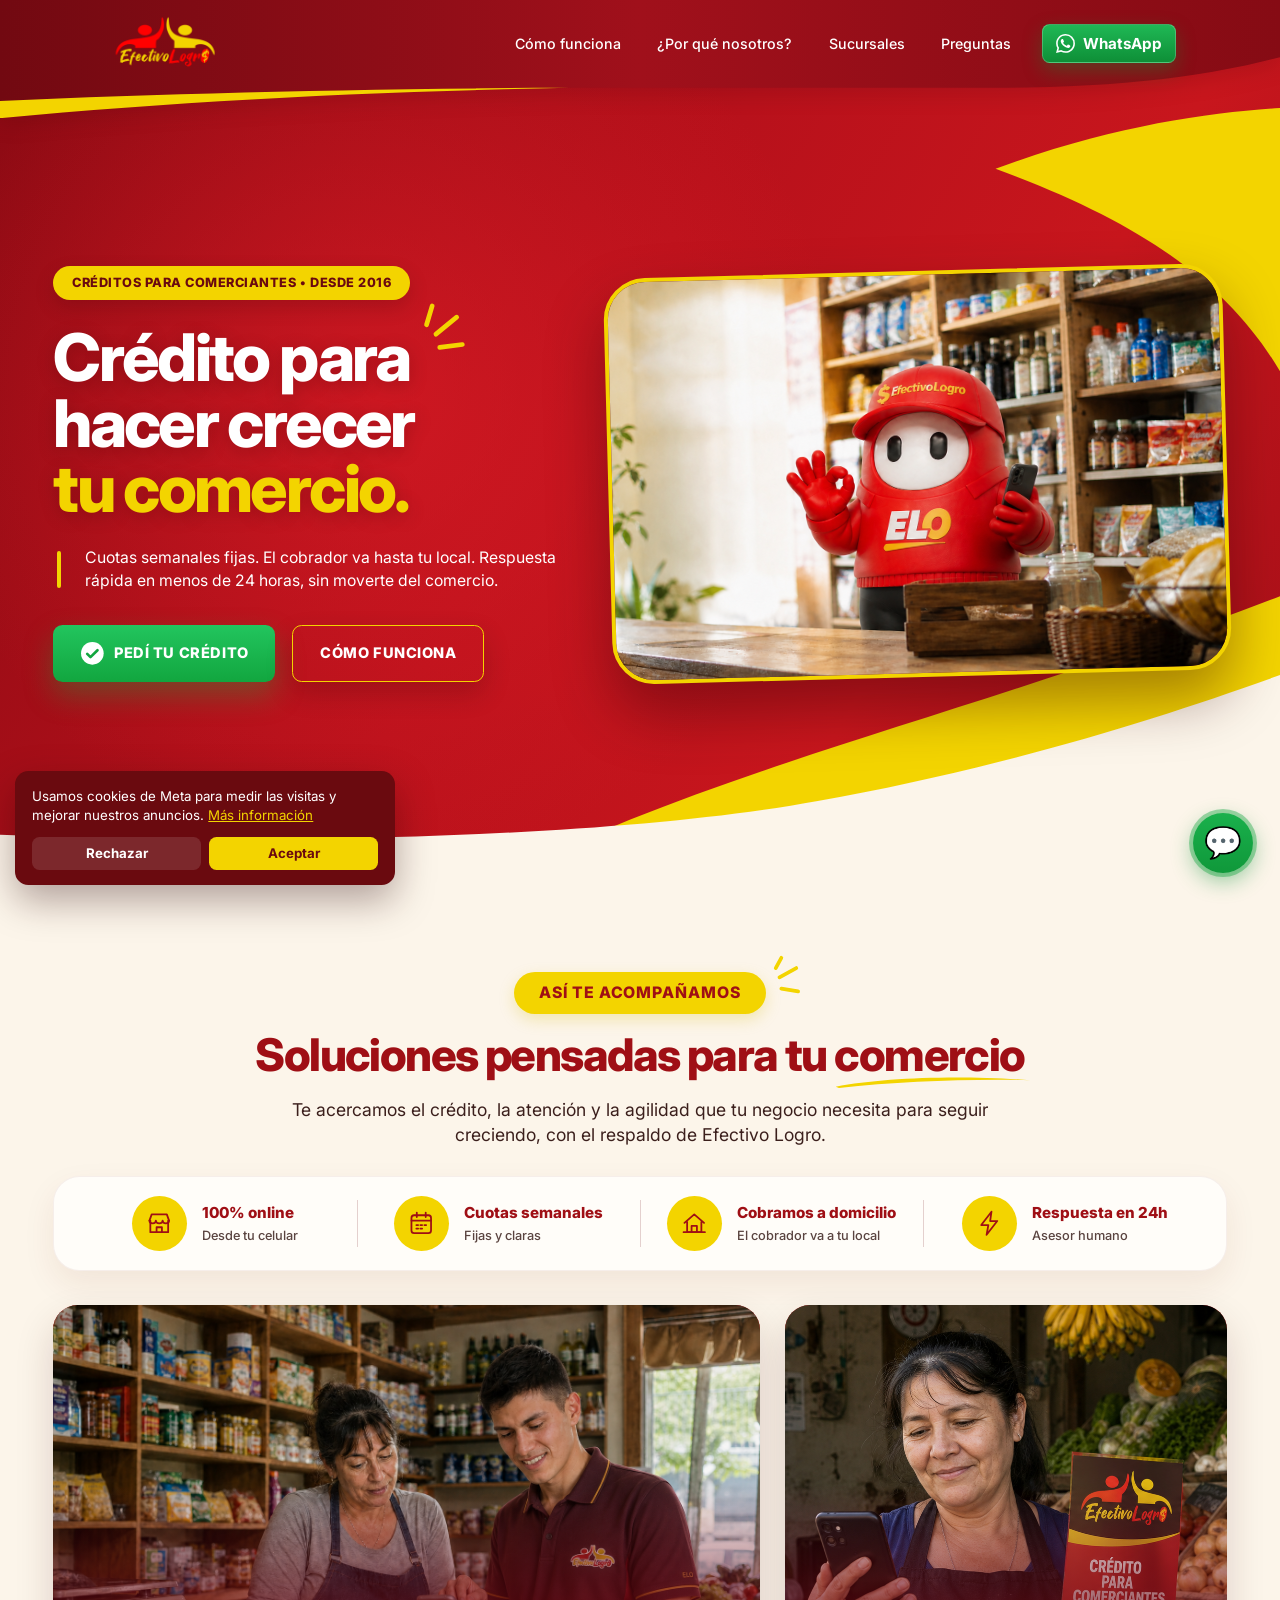
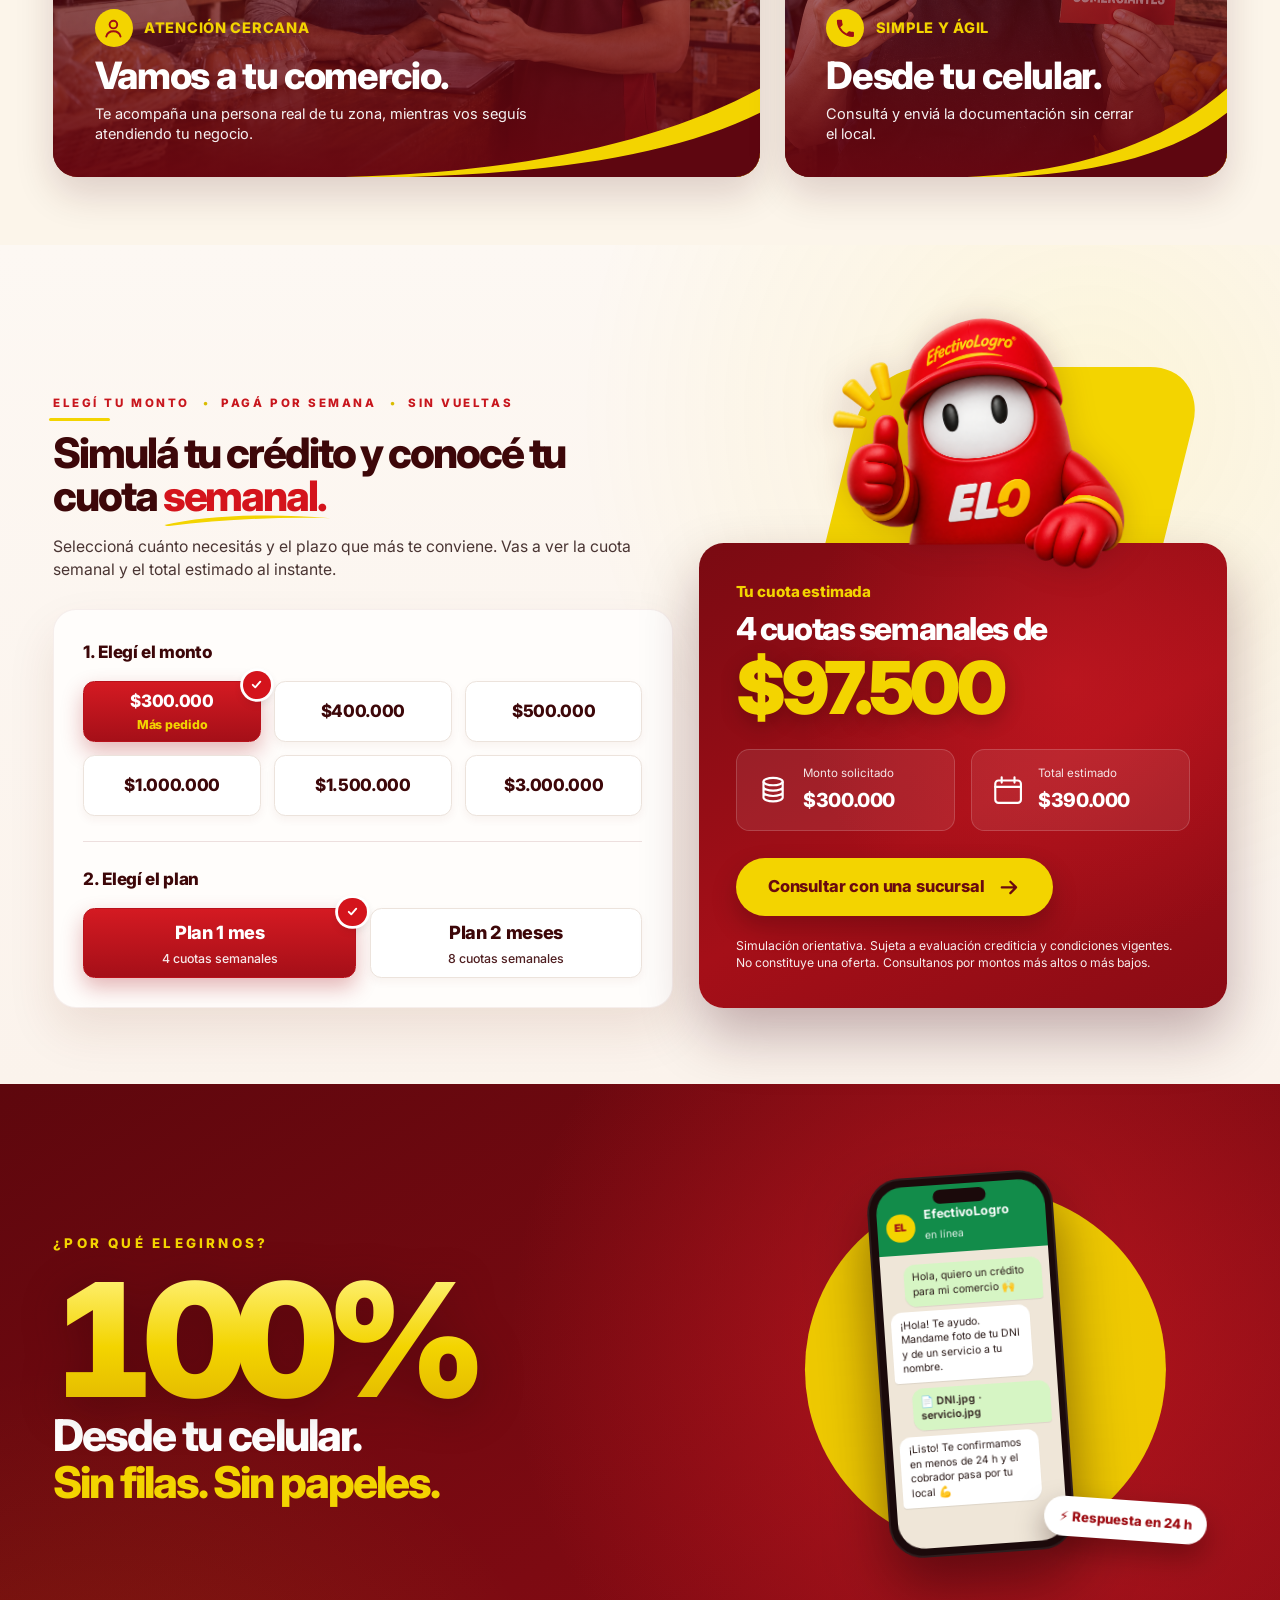
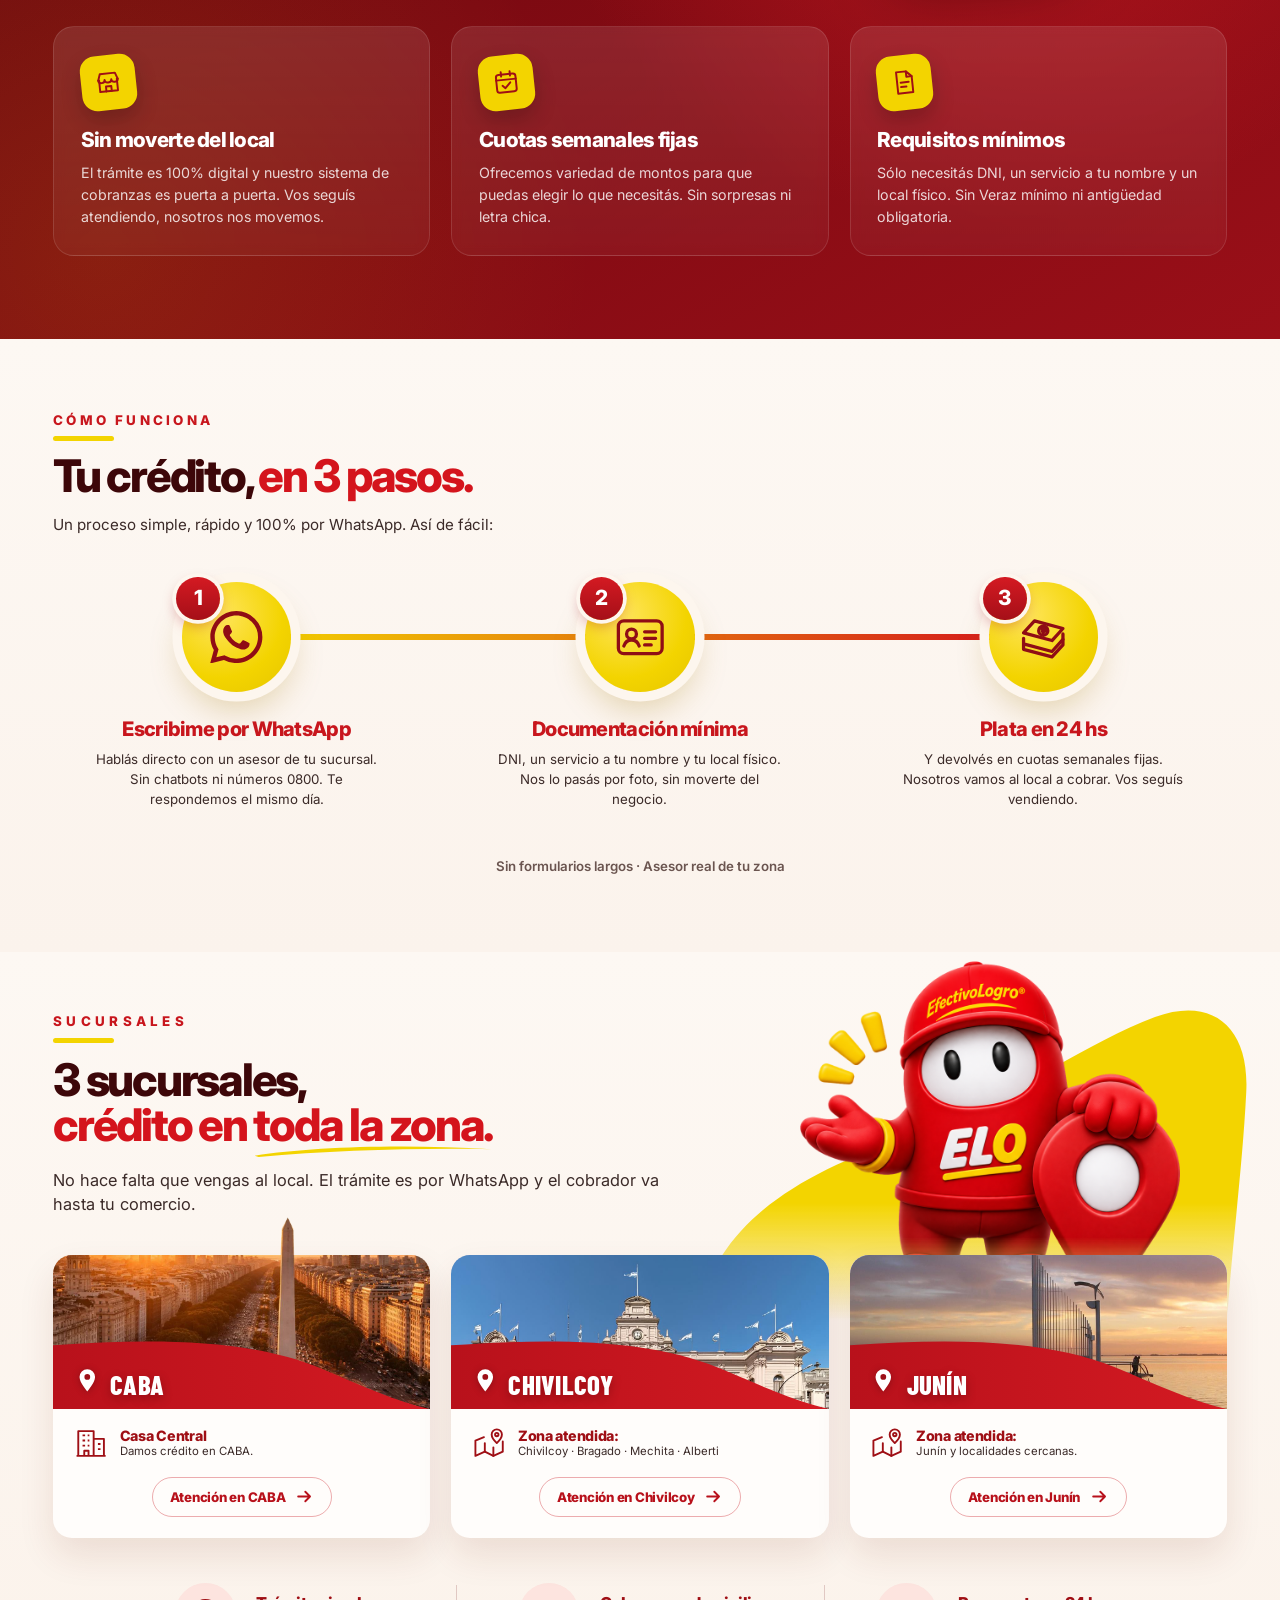
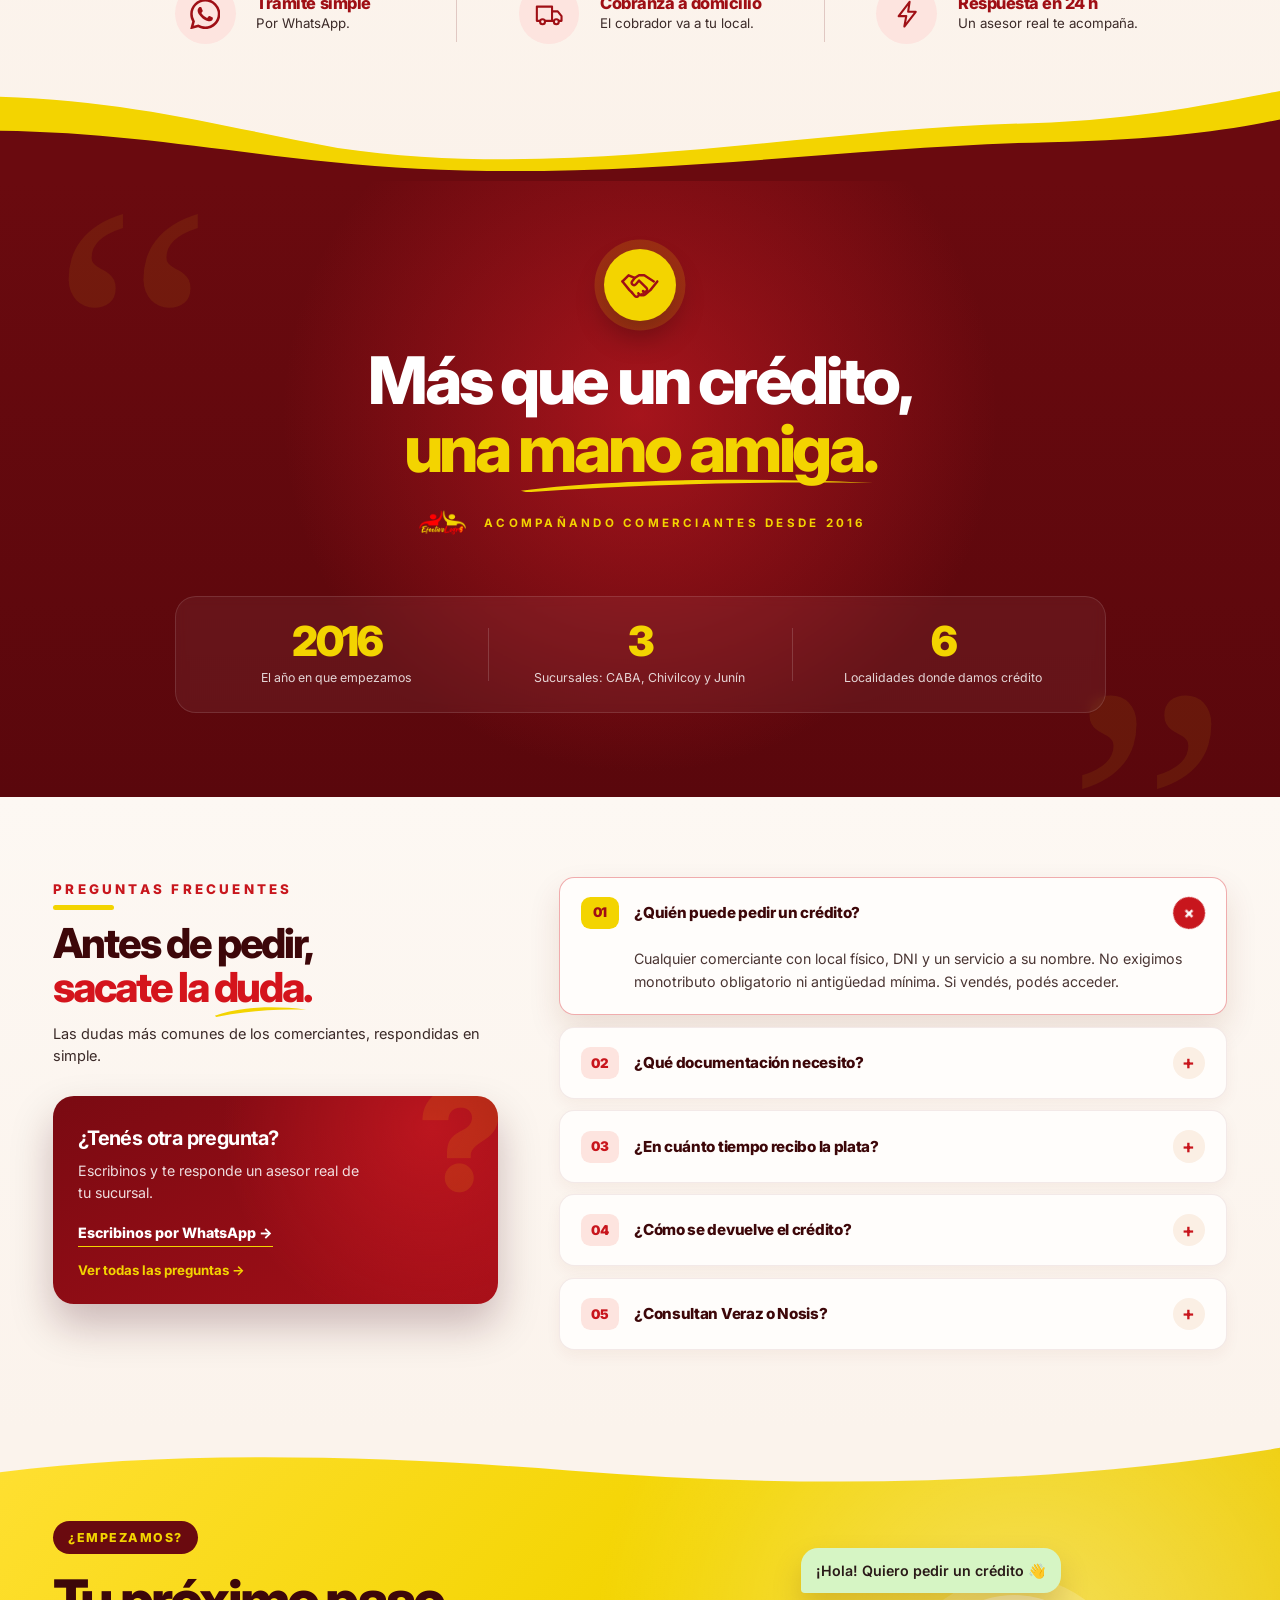
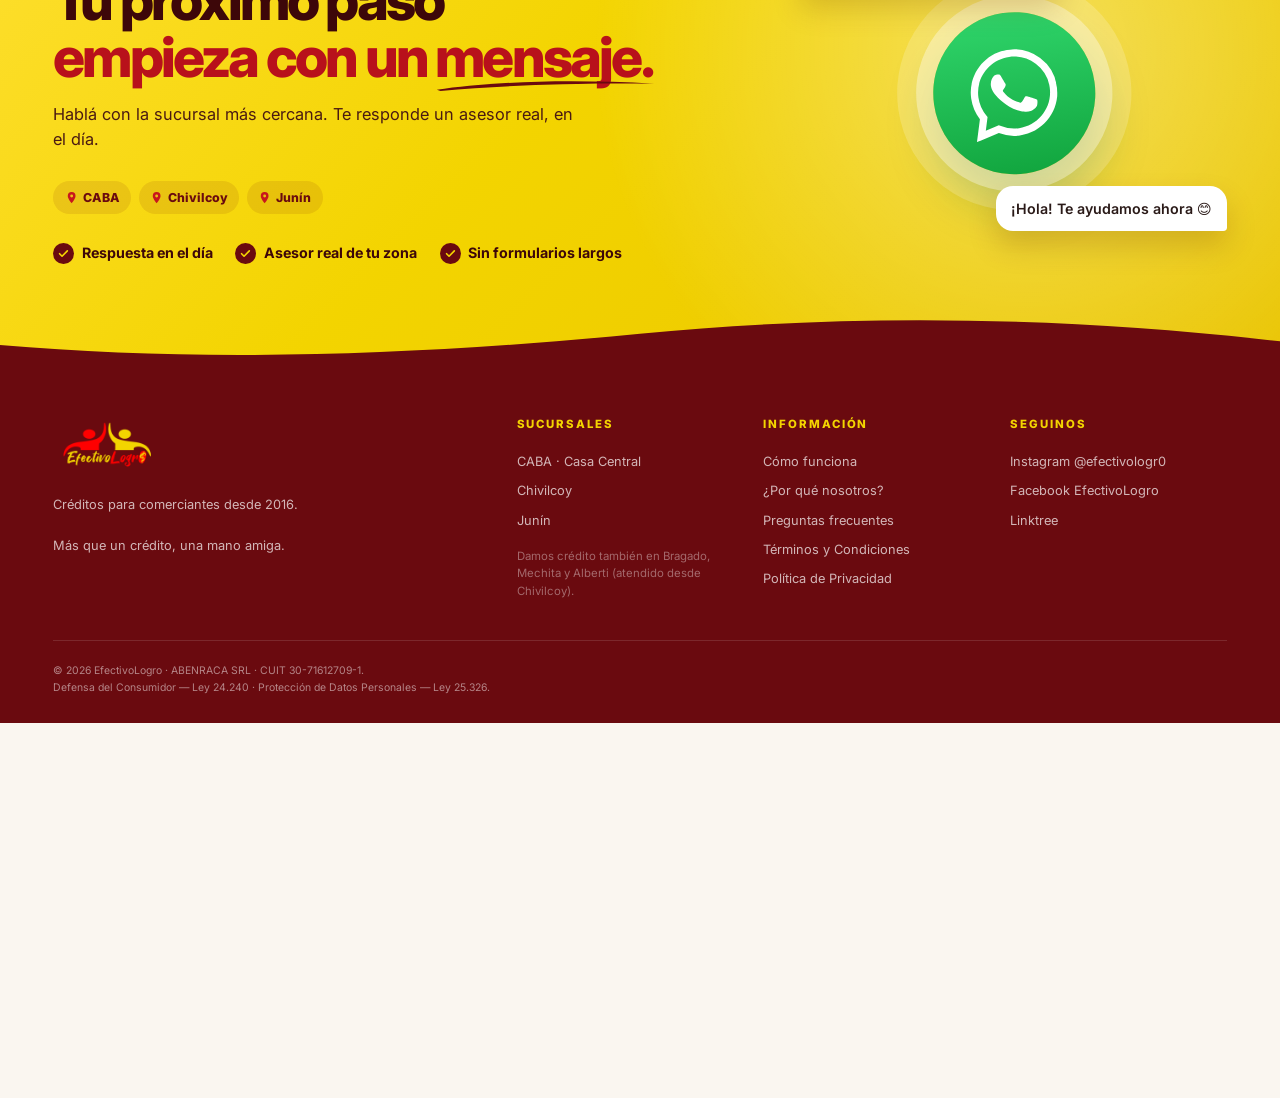
==== commit ee36f56d: "Instalar Meta Pixel con consentimiento de cookies Código base oficial de Meta (ID 2122901484986797) " ====
--- a/index.html
+++ b/index.html
@@ -2838,6 +2838,7 @@
   .reveal { opacity: 0; transform: translateY(20px); transition: opacity 0.7s ease, transform 0.7s ease; }
   .reveal.in { opacity: 1; transform: translateY(0); }
 </style>
+<script src="js/meta-pixel.js" defer></script>
 </head>
 <body>
 
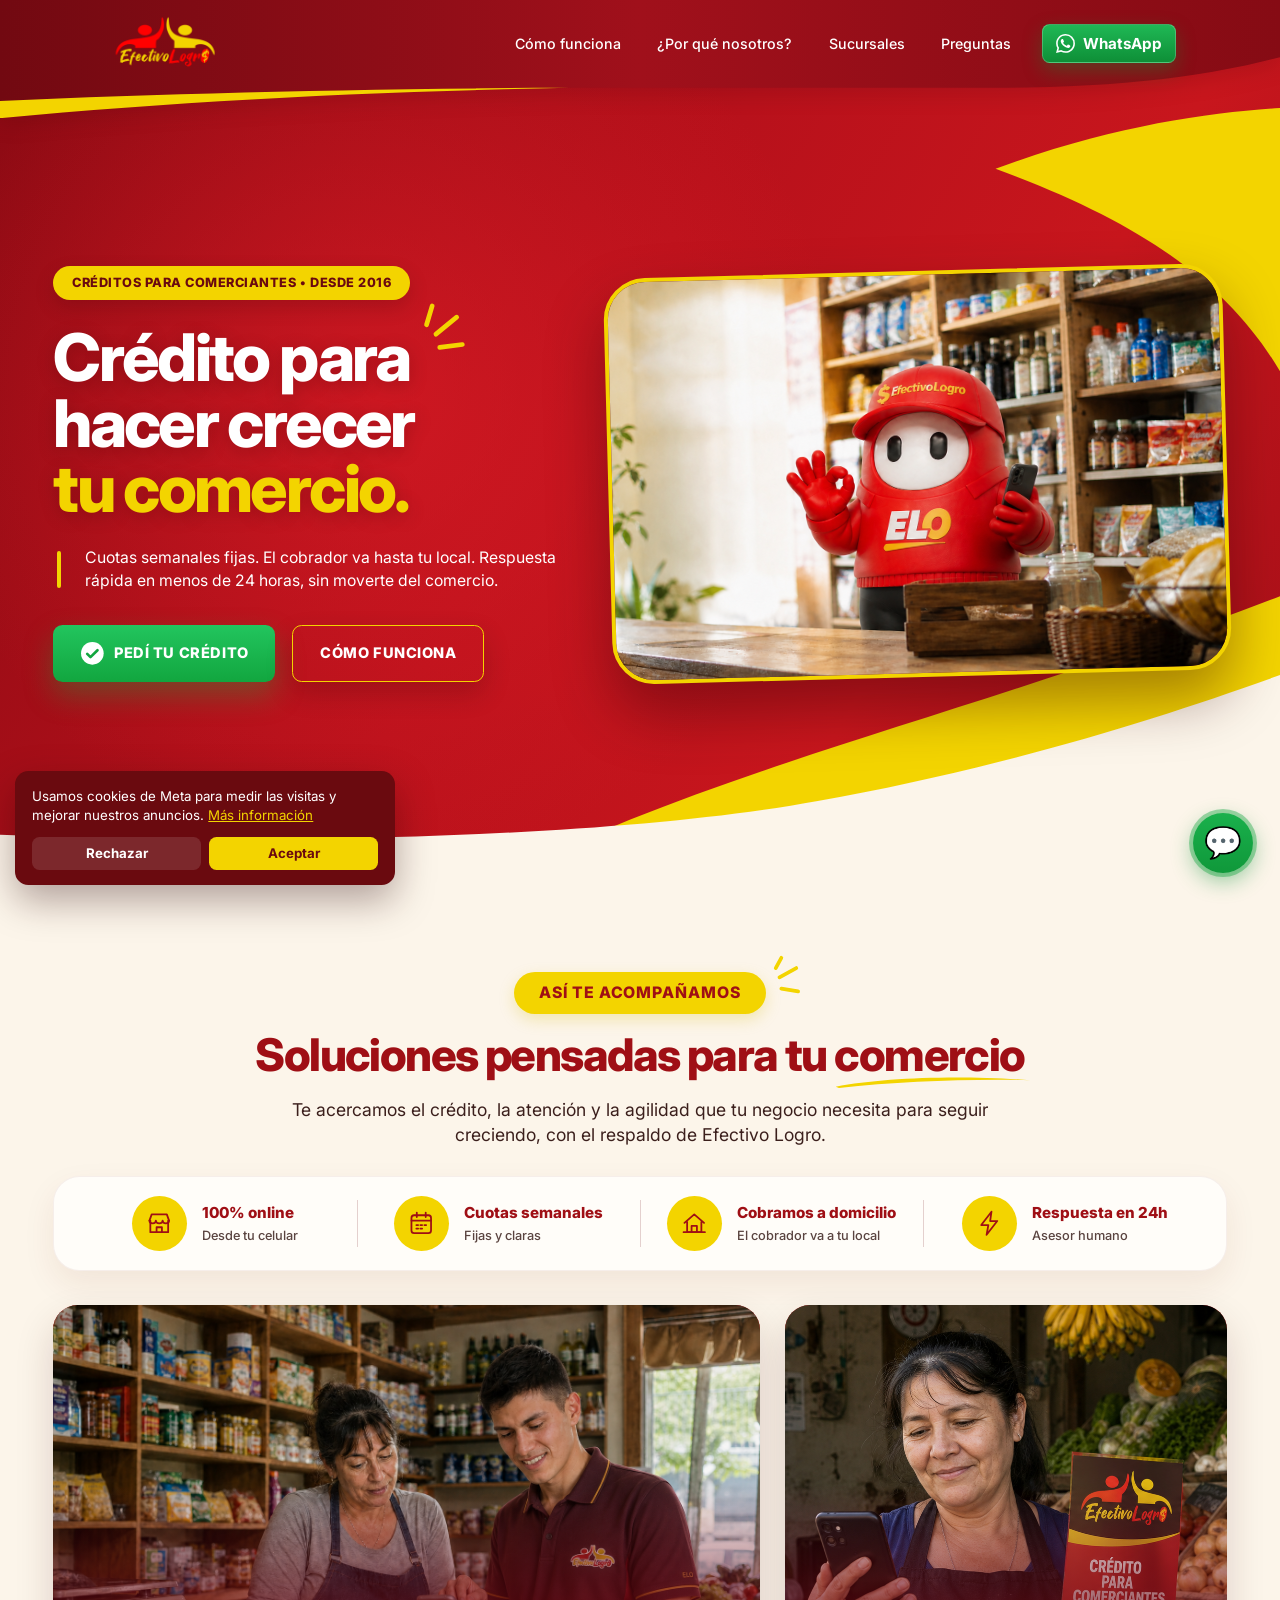
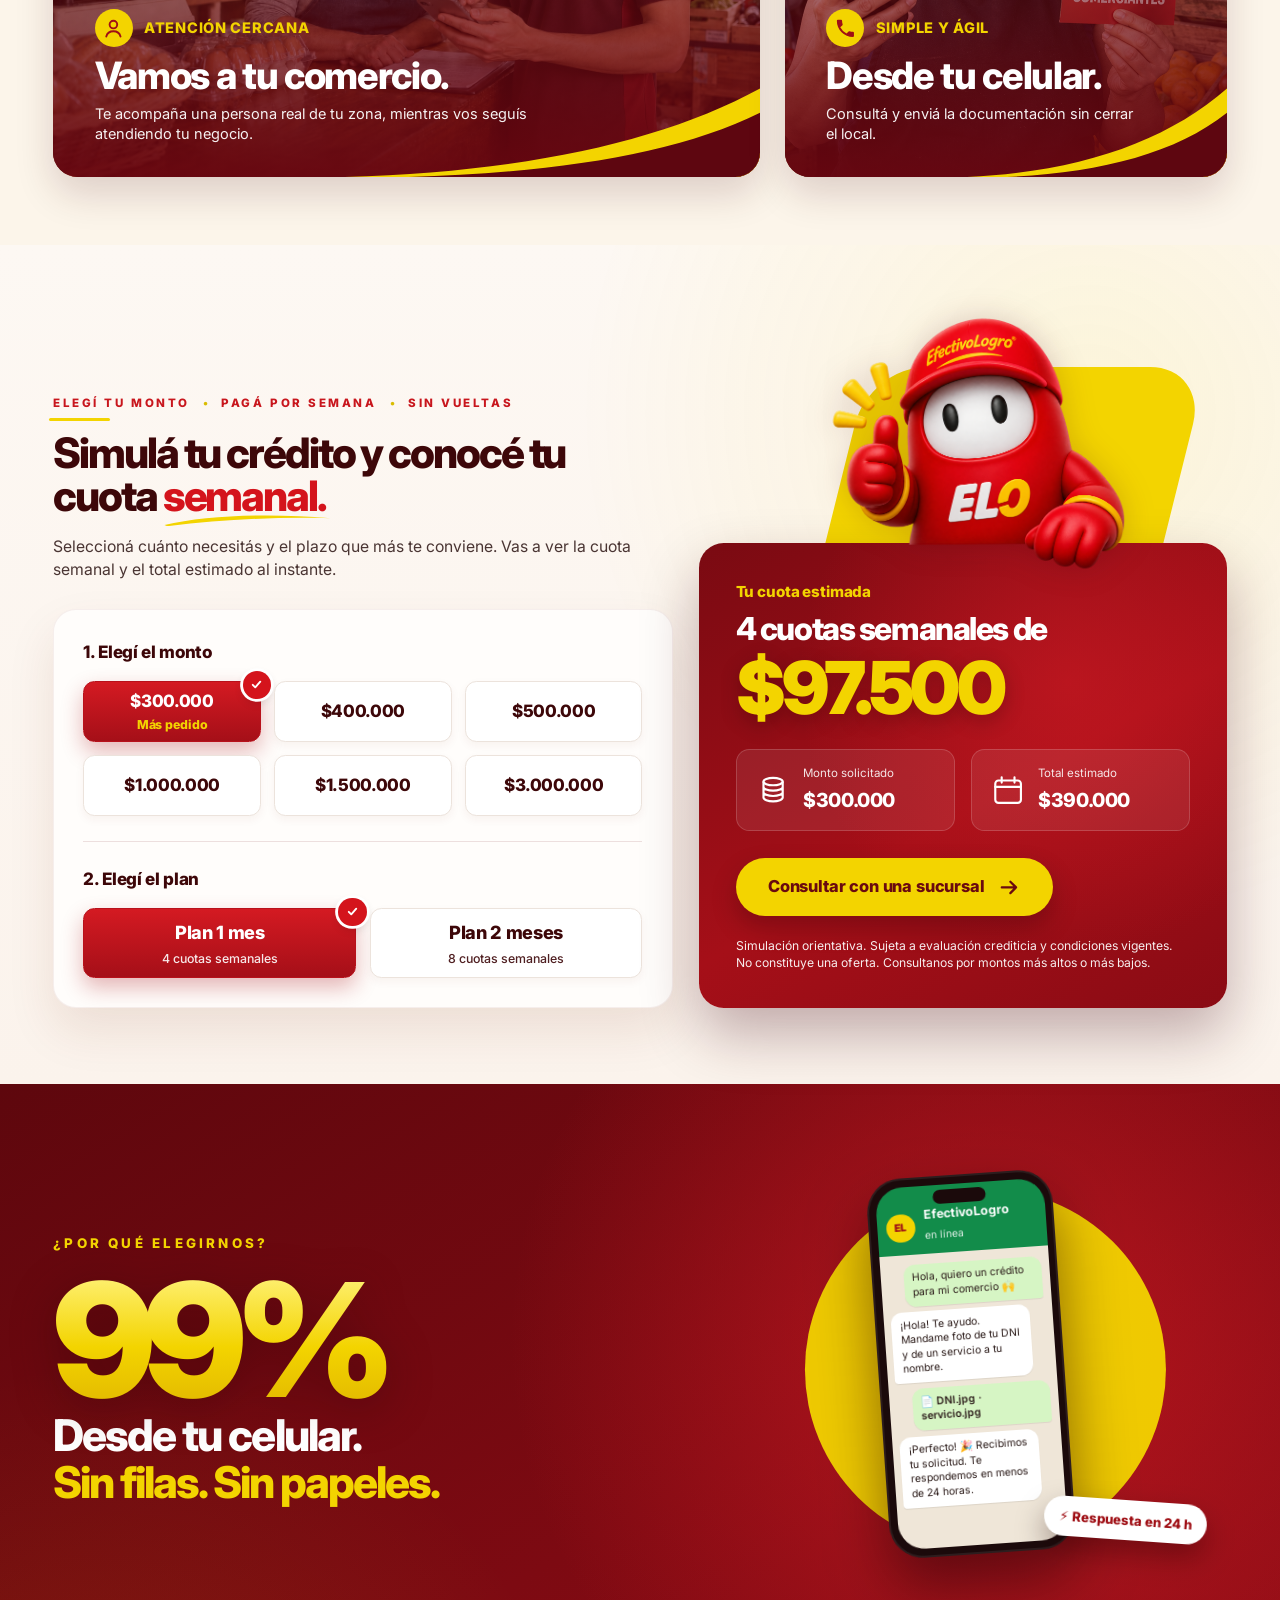
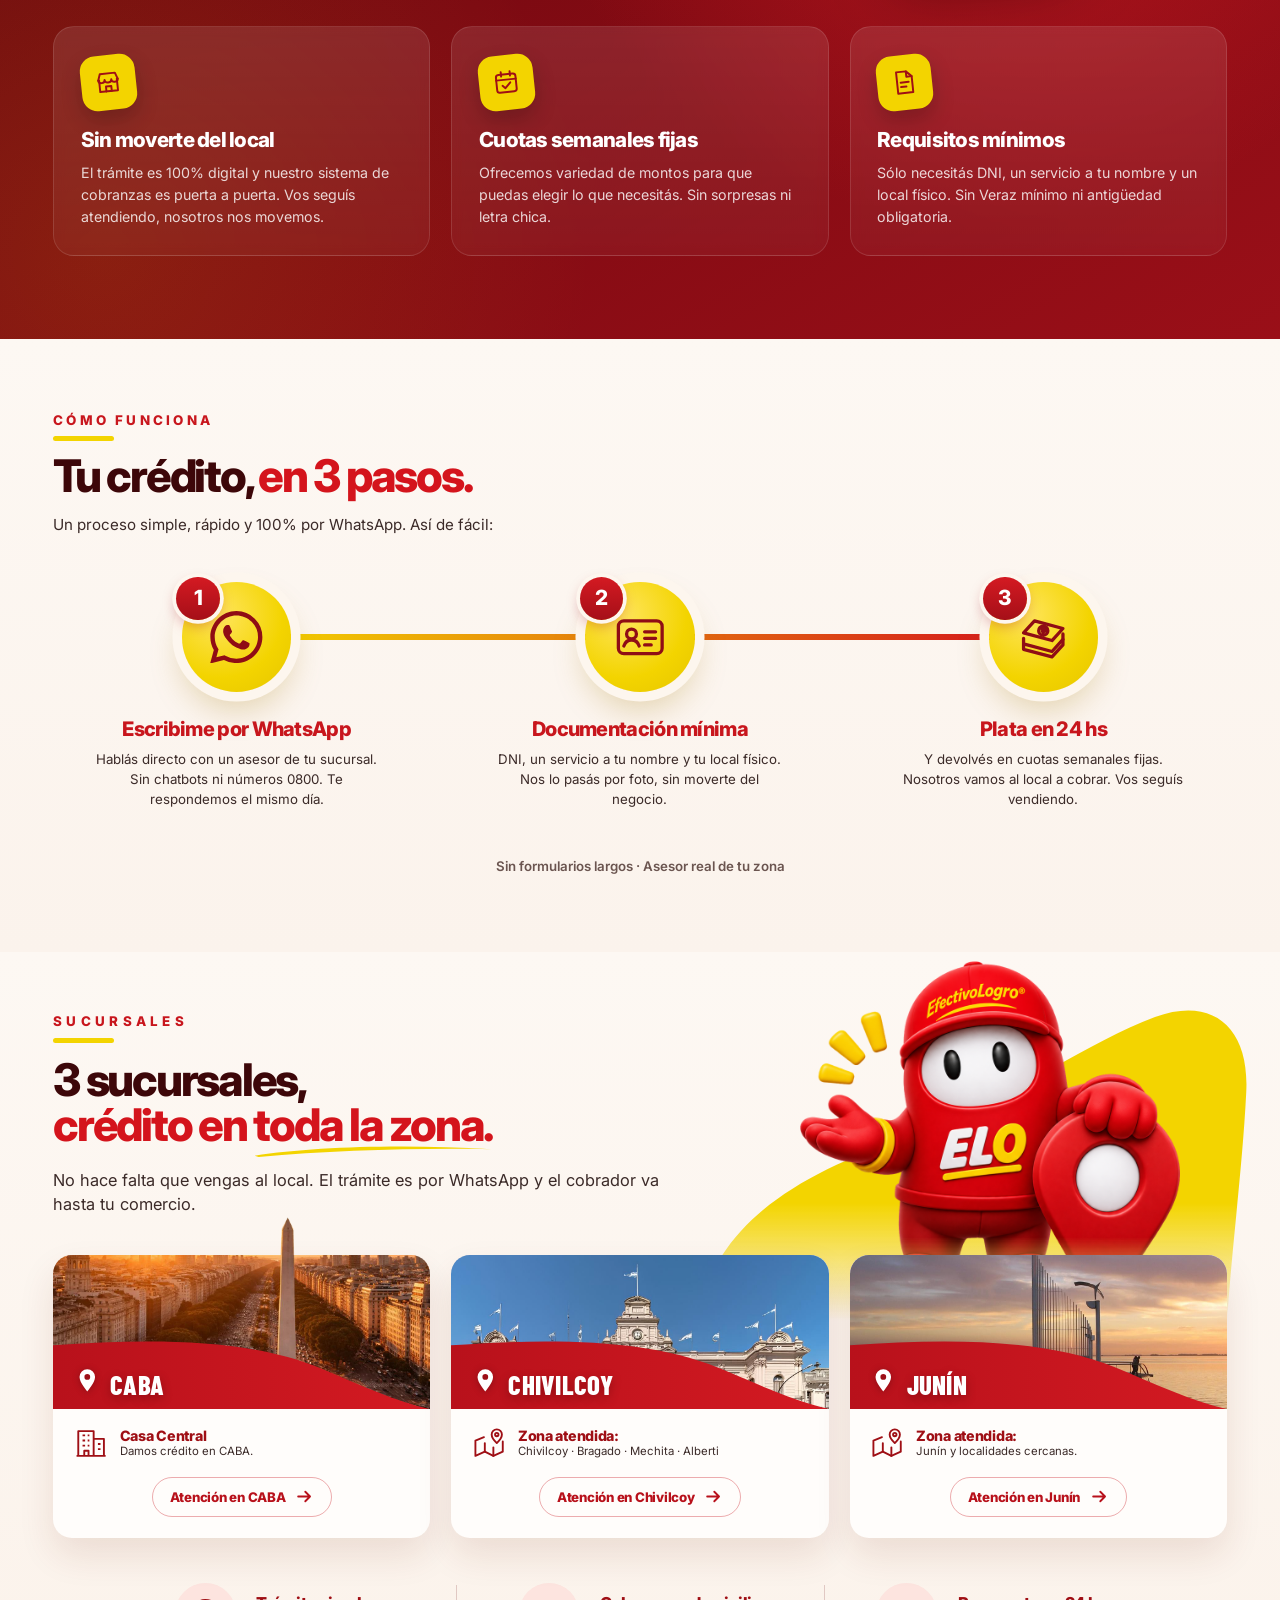
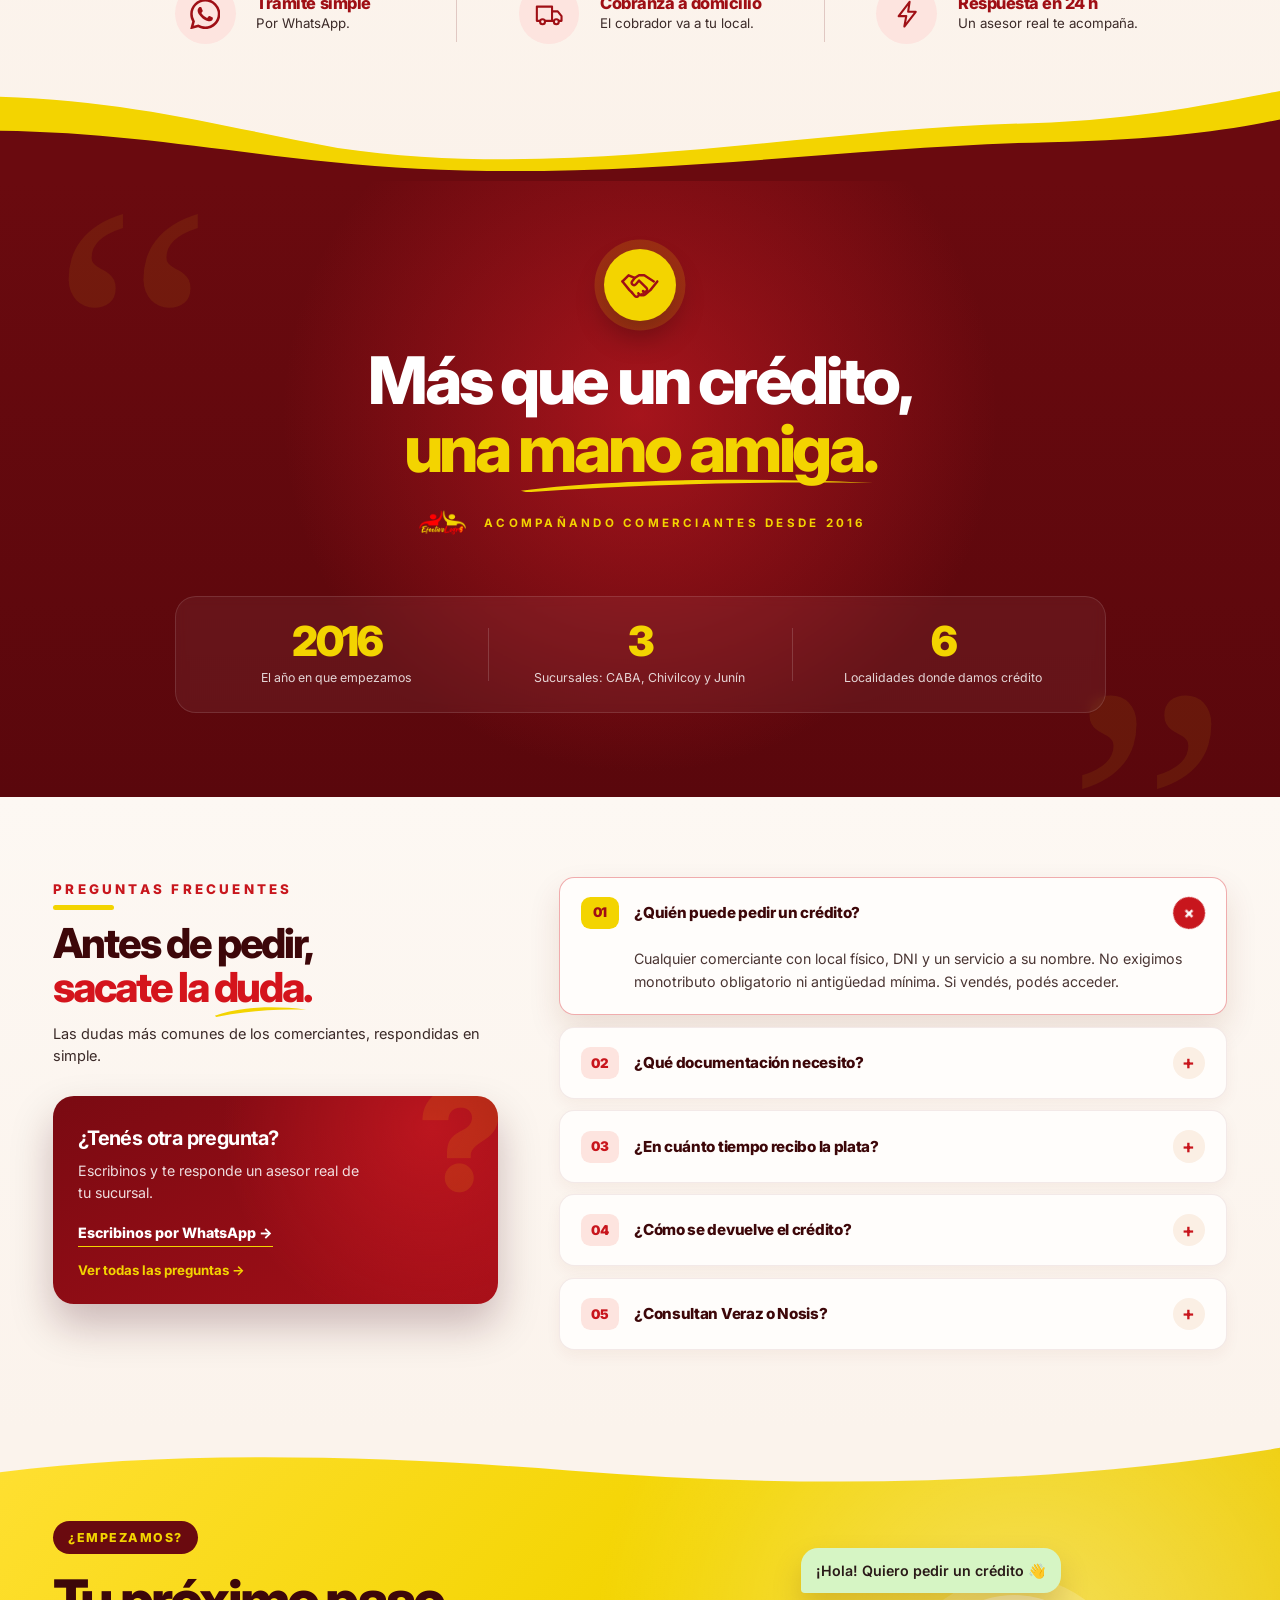
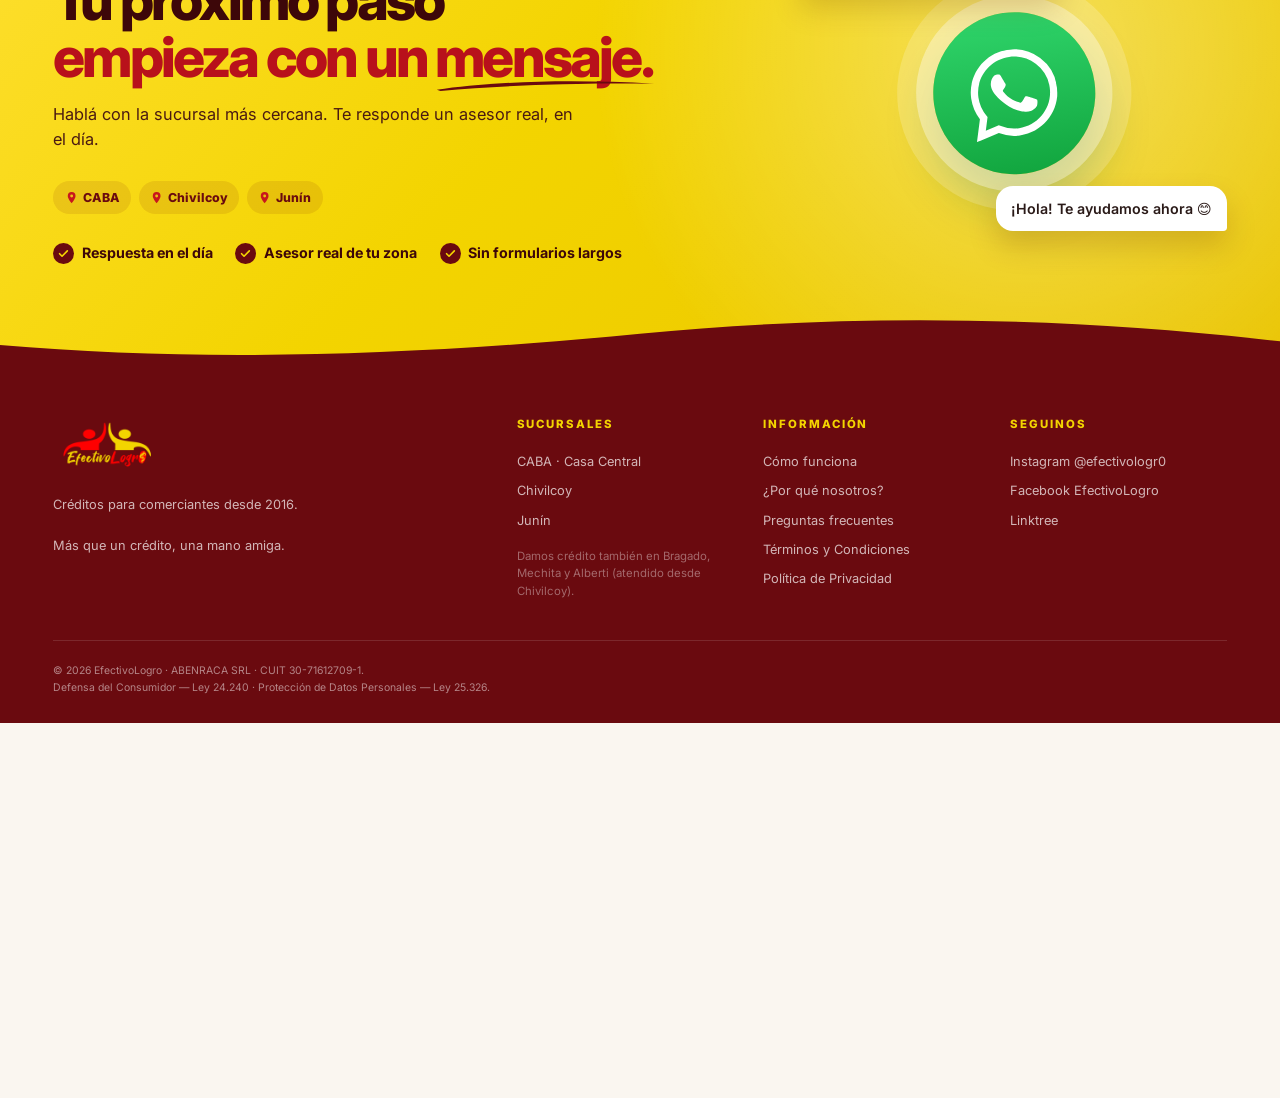
==== commit 49b07670: "Actualizar el último mensaje del chat de ejemplo Co-Authored-By: Claude Opus 5.5 <noreply@anthropic." ====
--- a/index.html
+++ b/index.html
@@ -3000,7 +3000,7 @@
             <p class="msg me">Hola, quiero un crédito para mi comercio 🙌</p>
             <p class="msg">¡Hola! Te ayudo. Mandame foto de tu DNI y de un servicio a tu nombre.</p>
             <p class="msg me file">📄 DNI.jpg · servicio.jpg</p>
-            <p class="msg">¡Listo! Te confirmamos en menos de 24 h y el cobrador pasa por tu local 💪</p>
+            <p class="msg">¡Perfecto! 🎉 Recibimos tu solicitud. Te respondemos en menos de 24 horas.</p>
           </div>
         </div>
         <span class="phone-tag">Respuesta en 24 h</span>
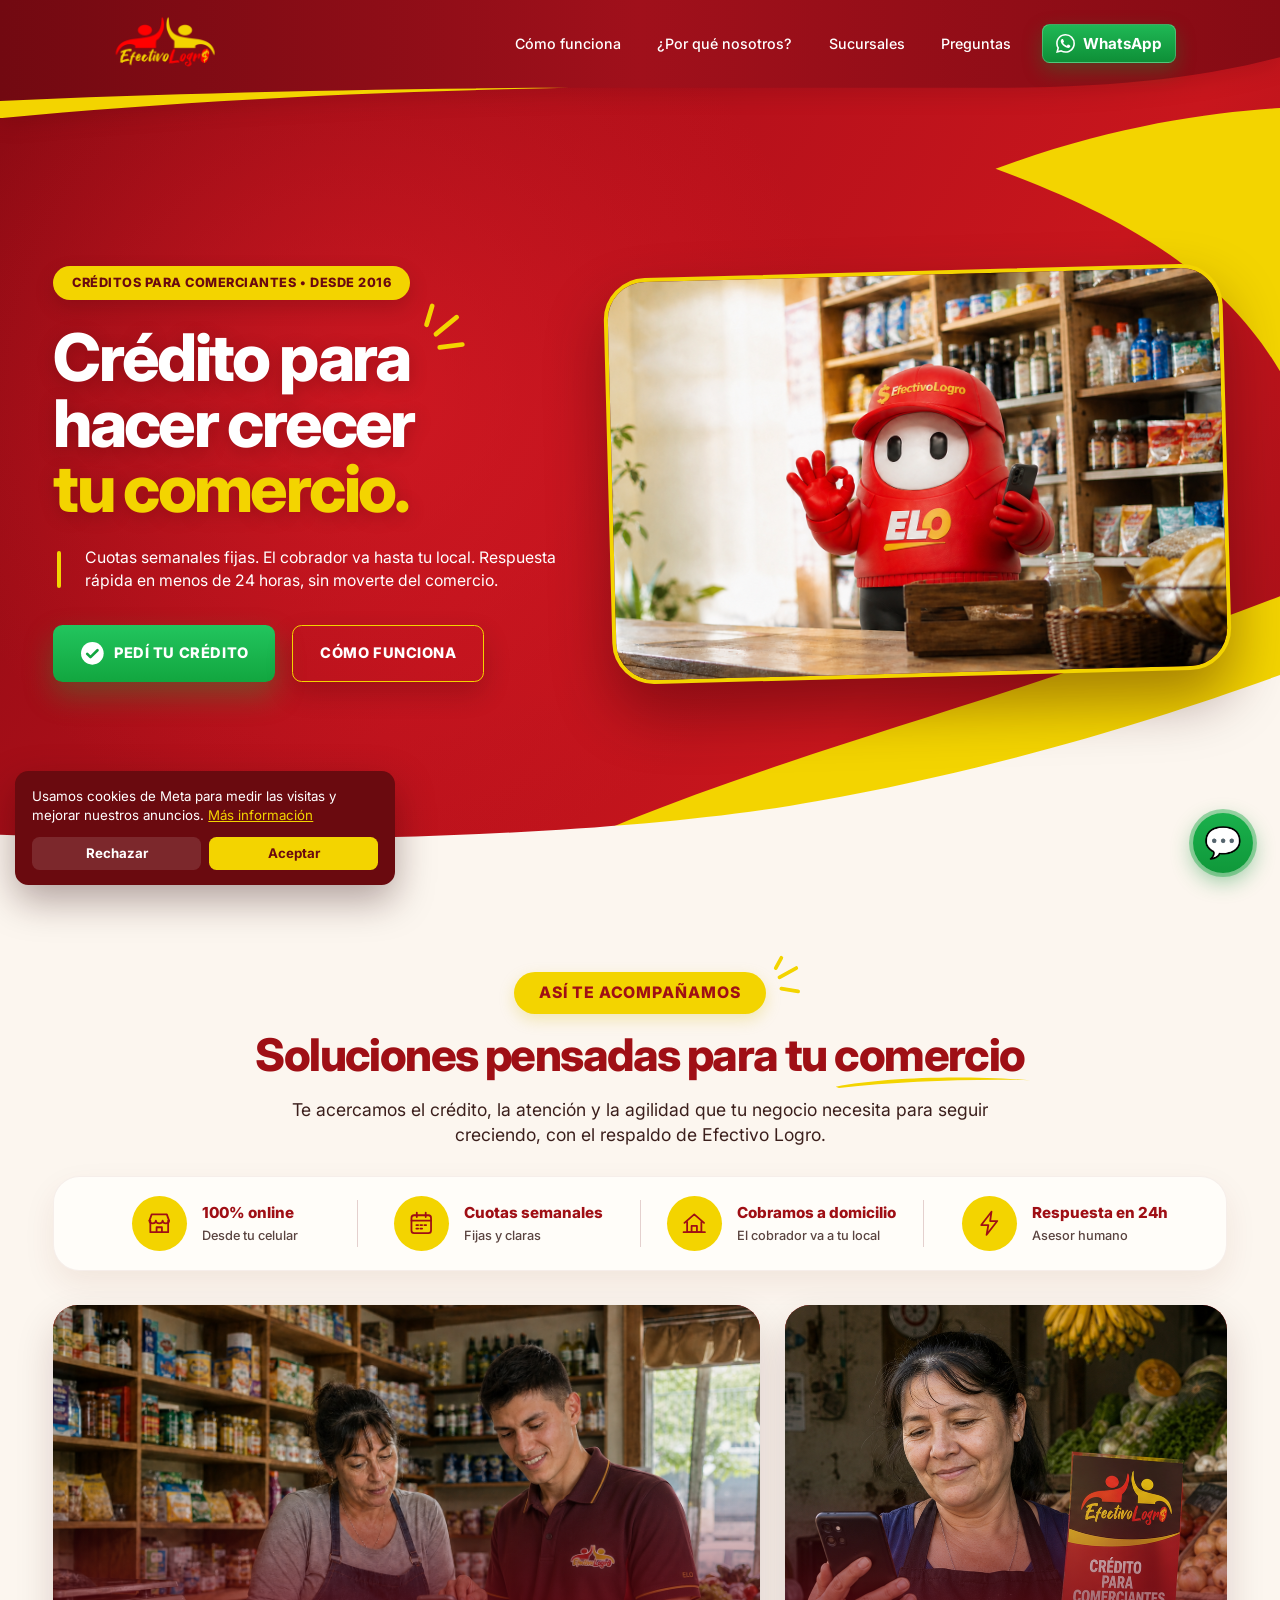
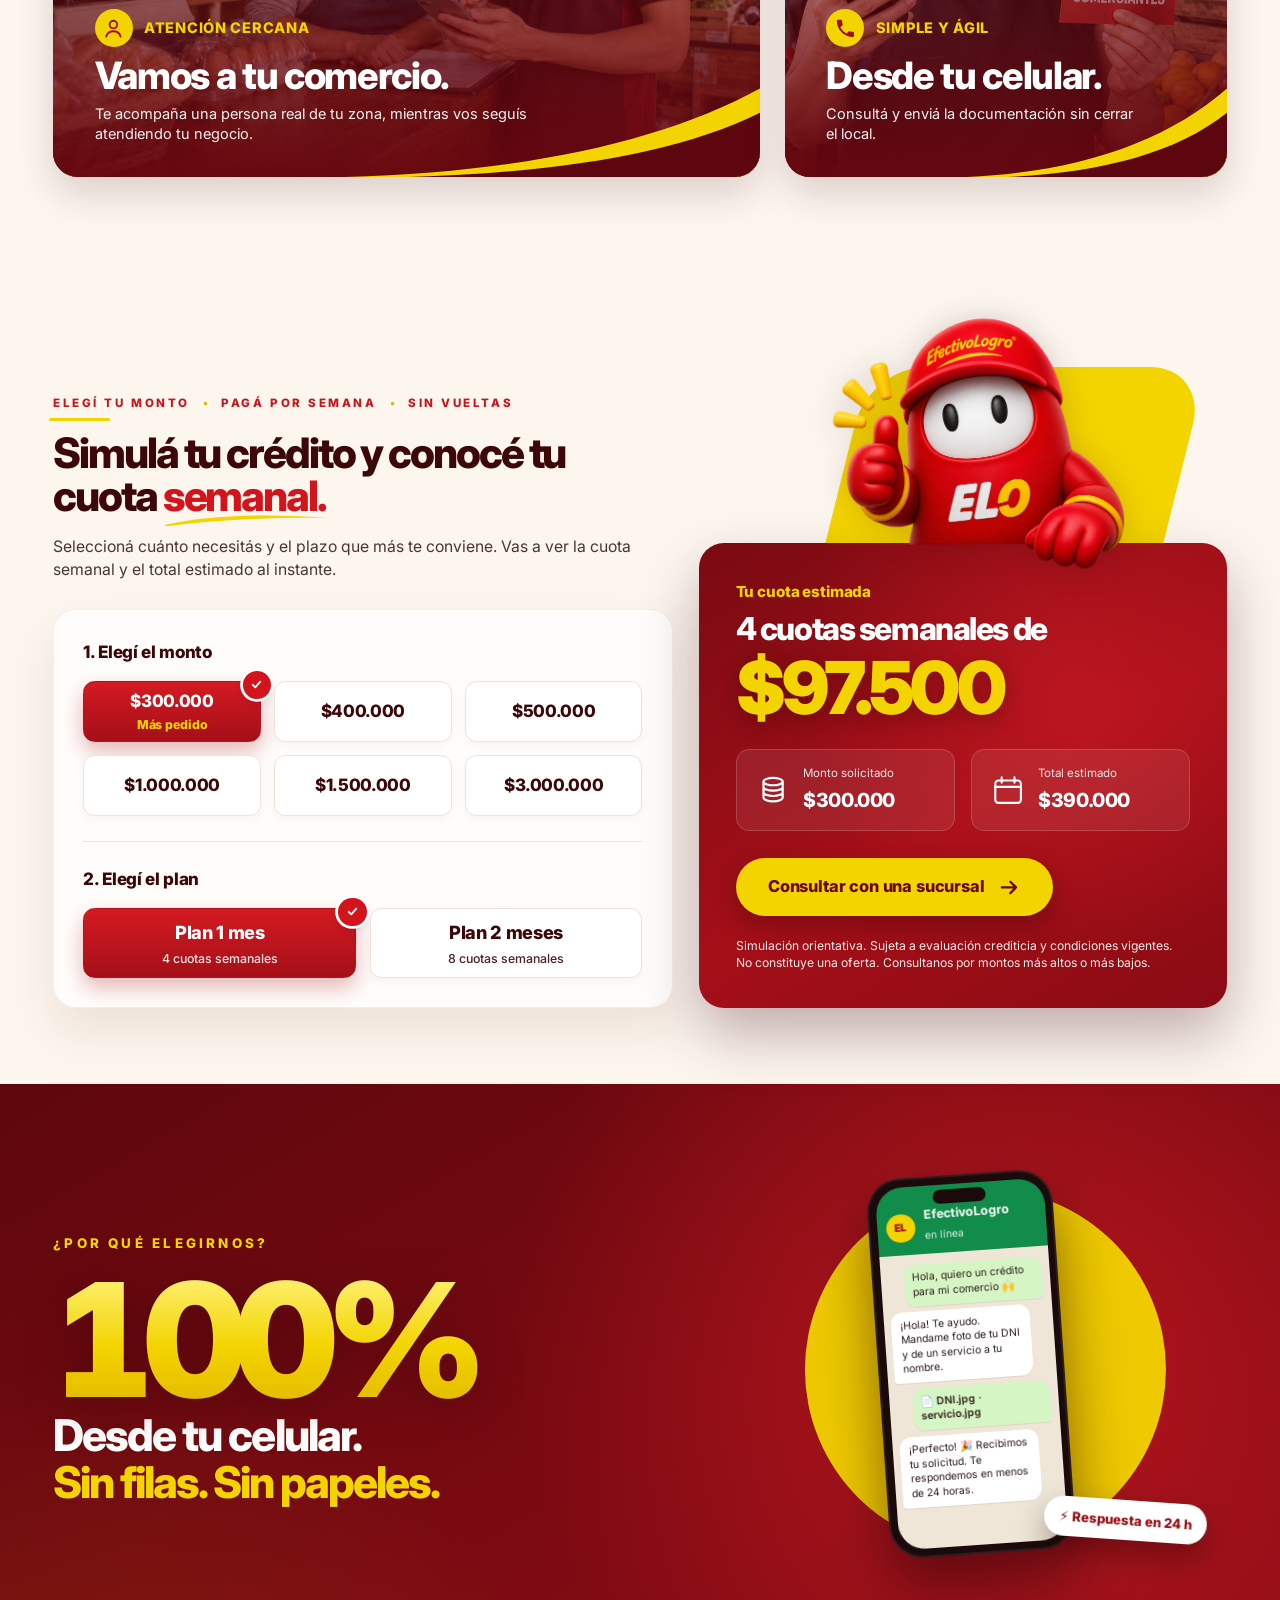
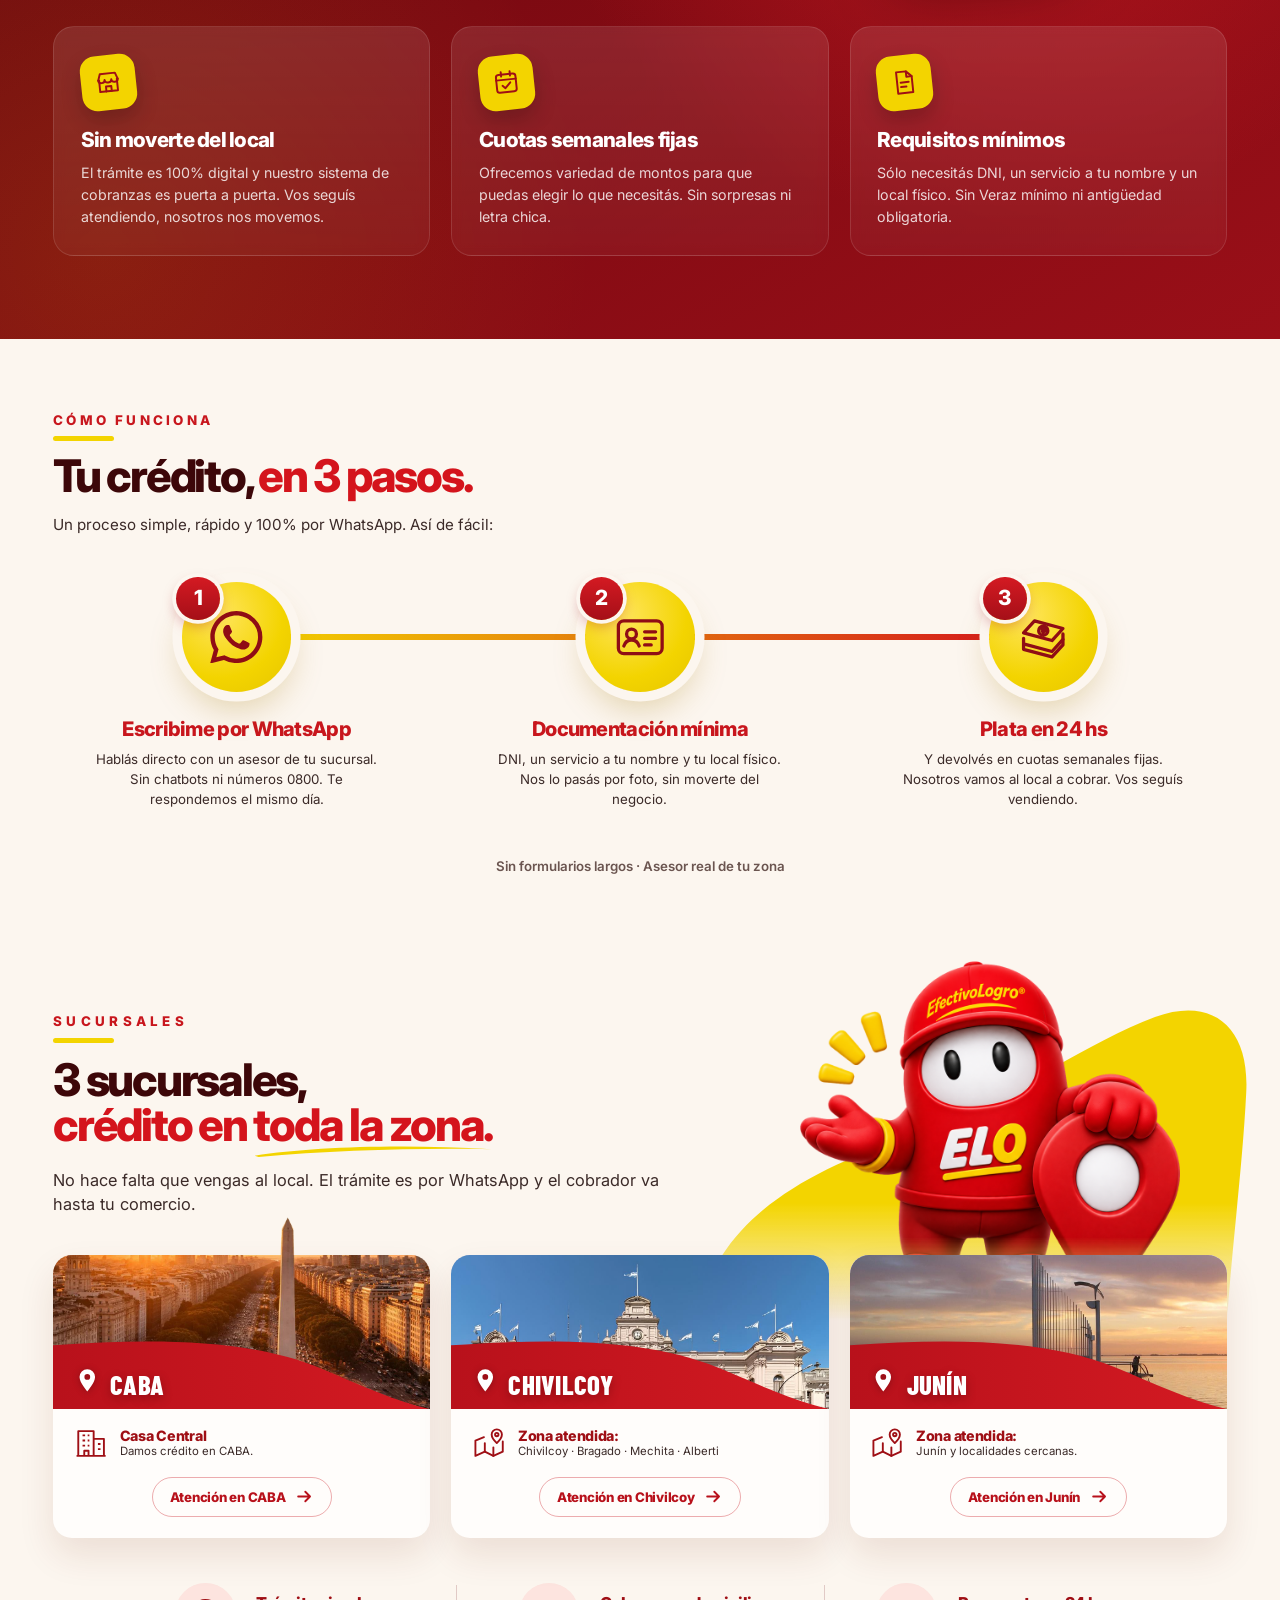
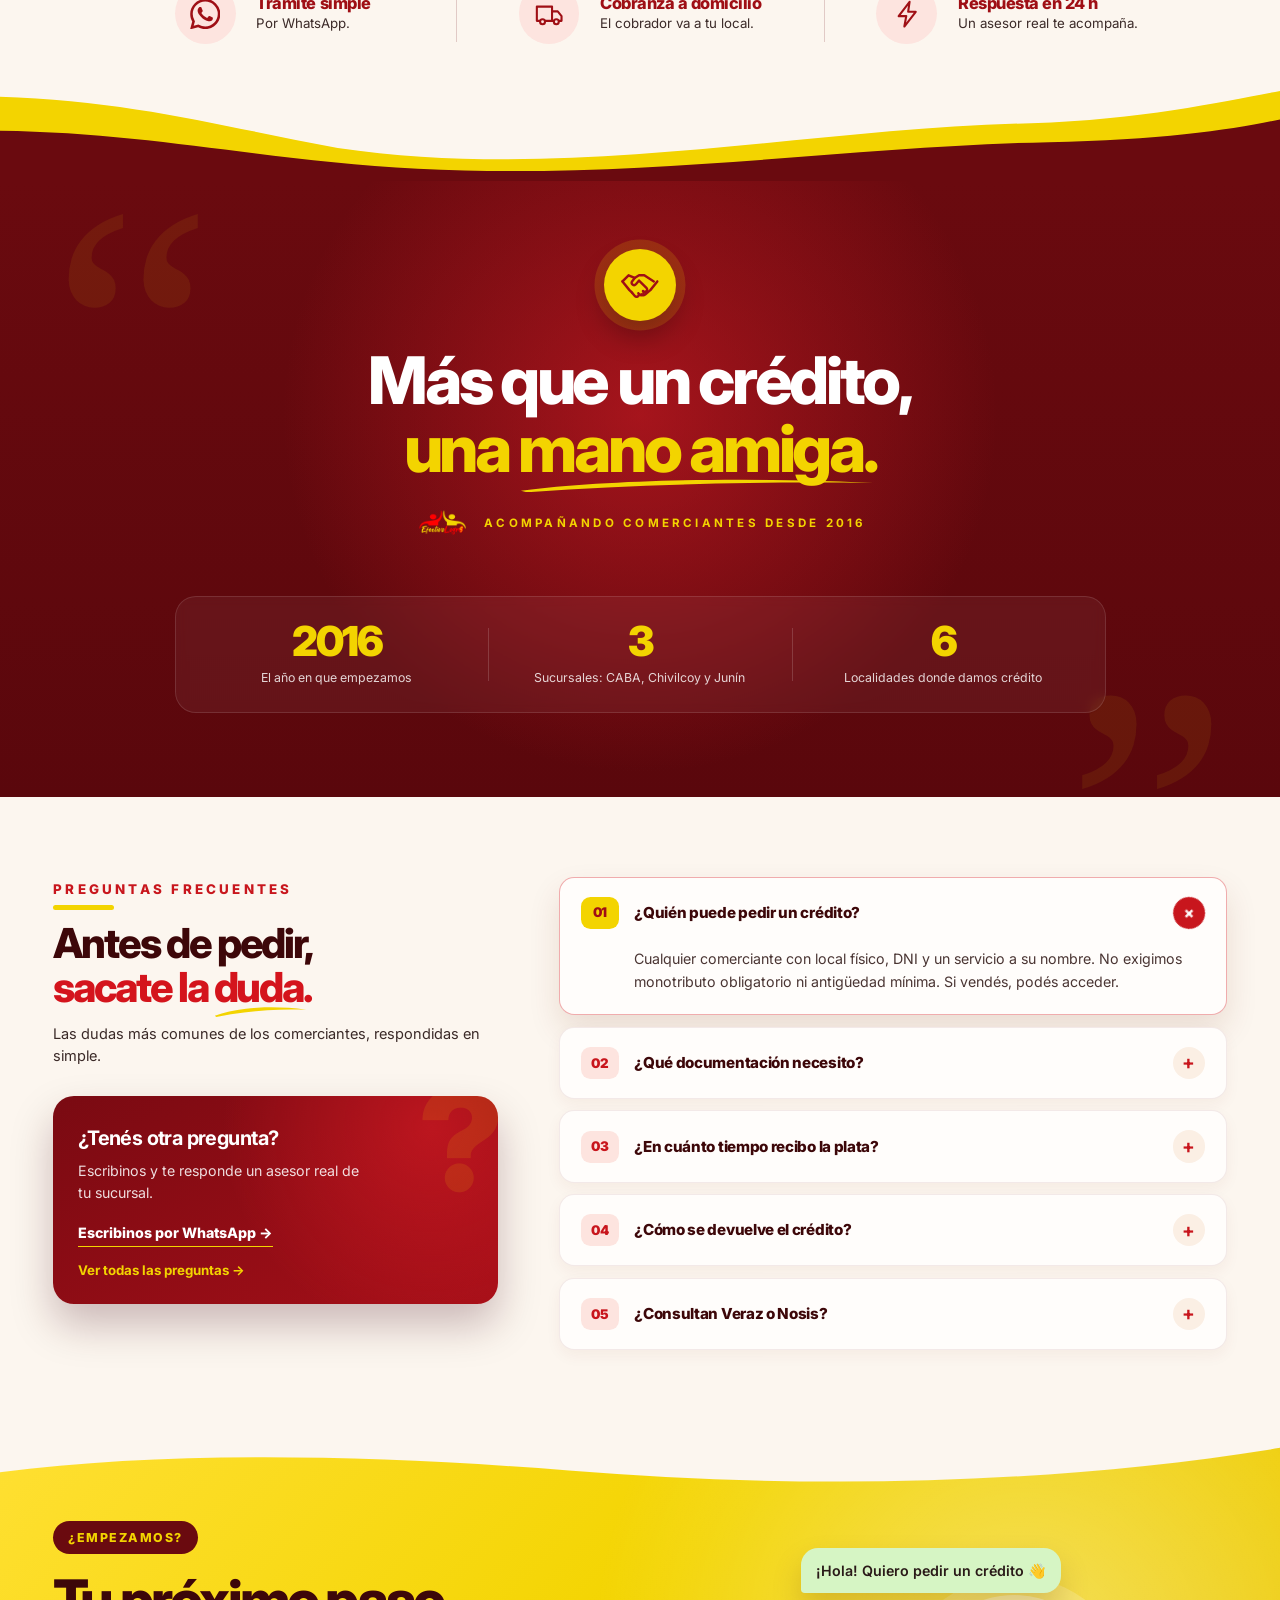
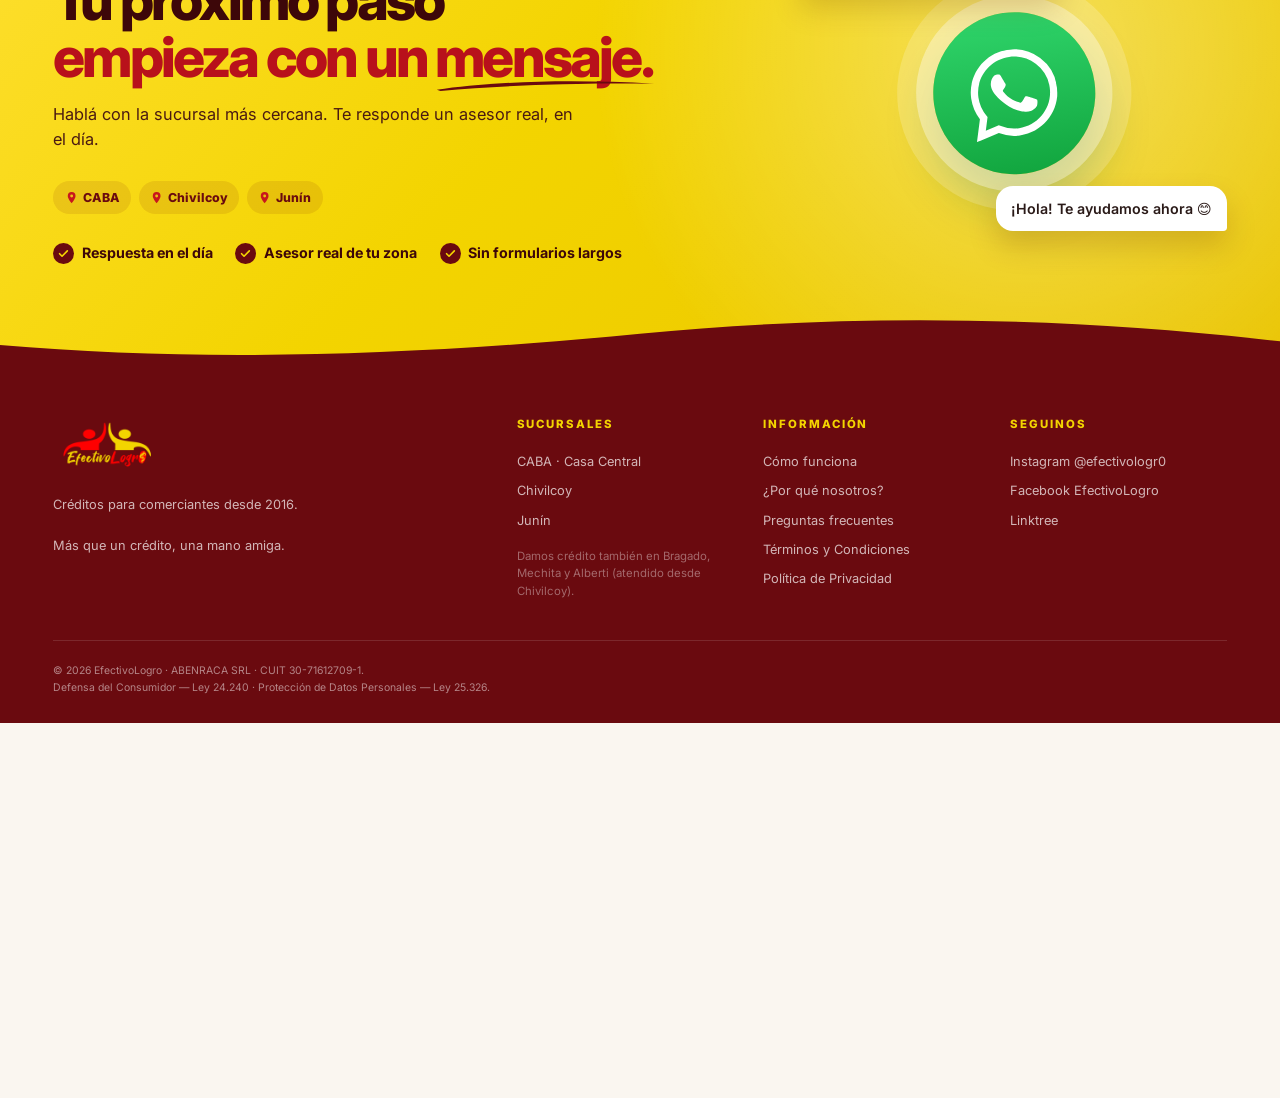
==== commit 85070202: "Unificar el fondo crema de las secciones claras Co-Authored-By: Claude Opus 5.5 <noreply@anthropic.c" ====
--- a/index.html
+++ b/index.html
@@ -1214,7 +1214,7 @@
   .visual-story {
     margin-top: 0;
     padding: 76px var(--pad-x) 72px;
-    background: #fcf5ea;
+    background: #fcf6ef;
     border: 0;
   }
   .vs-head { max-width: 1280px; margin: 0 auto; text-align: center; }
@@ -1379,7 +1379,7 @@
     box-shadow: none;
     opacity: 1;
     transform: none;
-    background: url("data:image/svg+xml,%3Csvg xmlns='http://www.w3.org/2000/svg' viewBox='0 0 1440 800' preserveAspectRatio='none'%3E%3Cpath fill='%23F3D400' d='M1120 150C1250 112 1360 100 1440 96V330C1380 250 1280 196 1120 150Z'/%3E%3Cpath fill='%23F3D400' d='M520 800C760 690 1080 640 1440 530V800Z'/%3E%3Cpath fill='%23fcf5ea' d='M0 742C320 752 700 744 920 712C1120 684 1300 640 1440 600V800H0Z'/%3E%3C/svg%3E") no-repeat 0 0 / 100% 100%;
+    background: url("data:image/svg+xml,%3Csvg xmlns='http://www.w3.org/2000/svg' viewBox='0 0 1440 800' preserveAspectRatio='none'%3E%3Cpath fill='%23F3D400' d='M1120 150C1250 112 1360 100 1440 96V330C1380 250 1280 196 1120 150Z'/%3E%3Cpath fill='%23F3D400' d='M520 800C760 690 1080 640 1440 530V800Z'/%3E%3Cpath fill='%23fcf6ef' d='M0 742C320 752 700 744 920 712C1120 684 1300 640 1440 600V800H0Z'/%3E%3C/svg%3E") no-repeat 0 0 / 100% 100%;
   }
   .hero::after { display: none; }
   .hero-inner {
@@ -1475,7 +1475,7 @@
     :root { --nav-h: 78px; }
     .hero { padding: calc(56px + var(--nav-h)) var(--pad-x) 130px; }
     .hero::before {
-      background: url("data:image/svg+xml,%3Csvg xmlns='http://www.w3.org/2000/svg' viewBox='0 0 400 120' preserveAspectRatio='none'%3E%3Cpath fill='%23F3D400' d='M60 120C180 80 300 50 400 20V120Z'/%3E%3Cpath fill='%23fcf5ea' d='M0 100C150 104 290 80 400 52V120H0Z'/%3E%3C/svg%3E") no-repeat center bottom / 100% 120px;
+      background: url("data:image/svg+xml,%3Csvg xmlns='http://www.w3.org/2000/svg' viewBox='0 0 400 120' preserveAspectRatio='none'%3E%3Cpath fill='%23F3D400' d='M60 120C180 80 300 50 400 20V120Z'/%3E%3Cpath fill='%23fcf6ef' d='M0 100C150 104 290 80 400 52V120H0Z'/%3E%3C/svg%3E") no-repeat center bottom / 100% 120px;
     }
     .hero-inner { grid-template-columns: 1fr; }
     .hero h1 { font-size: clamp(50px, 9.5vw, 76px); }
@@ -1498,9 +1498,7 @@
   /* ===== Simulador (versión referencia) ===== */
   .simulator-section {
     padding: 64px var(--pad-x) 80px;
-    background:
-      radial-gradient(circle at 85% 20%, rgba(243, 212, 0, 0.10) 0%, rgba(243, 212, 0, 0) 40%),
-      linear-gradient(180deg, #fdf8f3 0%, #fbf3ec 100%);
+    background: #fcf6ef;
     color: #3d0709;
   }
   .simulator-inner {
@@ -1729,7 +1727,7 @@
   .branches-section {
     position: relative;
     padding: 60px 0 140px;
-    background: linear-gradient(180deg, #fdf8f3 0%, #fbf2ea 100%);
+    background: #fcf6ef;
     overflow: hidden;
   }
   .branches-section::after {
@@ -1987,7 +1985,7 @@
   /* ===== Cómo funciona (timeline) ===== */
   #como {
     padding: 72px 0 80px;
-    background: linear-gradient(180deg, #fdf8f3 0%, #fbf3ec 100%);
+    background: #fcf6ef;
   }
   #como .eyebrow {
     position: relative;
@@ -2067,7 +2065,7 @@
     border-radius: 50%;
     background: radial-gradient(circle at 35% 30%, #ffe55c 0%, var(--amarillo) 60%, #e6c500 100%);
     color: #8f0d15;
-    box-shadow: 0 0 0 10px #fdf6ee, 0 18px 34px rgba(160, 120, 0, 0.28);
+    box-shadow: 0 0 0 10px #fcf6ef, 0 18px 34px rgba(160, 120, 0, 0.28);
     transition: transform 0.25s ease;
   }
   .step:hover .step-badge { transform: translateY(-4px) rotate(-3deg); }
@@ -2088,7 +2086,7 @@
     font-family: var(--font-body);
     font-size: 22px;
     font-weight: 800;
-    box-shadow: 0 0 0 4px #fdf6ee, 0 6px 14px rgba(165, 15, 24, 0.35);
+    box-shadow: 0 0 0 4px #fcf6ef, 0 6px 14px rgba(165, 15, 24, 0.35);
   }
   .step h3 {
     margin-bottom: 10px;
@@ -2138,8 +2136,8 @@
       align-items: start;
       text-align: left;
     }
-    .step-badge { grid-row: span 2; margin: 0; box-shadow: 0 0 0 7px #fdf6ee, 0 12px 24px rgba(160, 120, 0, 0.25); }
-    .step-num { top: -4px; left: -4px; width: 34px; height: 34px; font-size: 16px; box-shadow: 0 0 0 3px #fdf6ee; }
+    .step-badge { grid-row: span 2; margin: 0; box-shadow: 0 0 0 7px #fcf6ef, 0 12px 24px rgba(160, 120, 0, 0.25); }
+    .step-num { top: -4px; left: -4px; width: 34px; height: 34px; font-size: 16px; box-shadow: 0 0 0 3px #fcf6ef; }
     .step h3 { margin: 10px 0 6px; font-size: 19px; }
     .step p { max-width: none; font-size: 14px; }
     .steps-cta { margin-top: 36px; }
@@ -2465,7 +2463,7 @@
   /* ===== FAQ (versión renovada) ===== */
   .faq-section {
     padding: 84px 0;
-    background: linear-gradient(180deg, #fdf8f3 0%, #fbf3ec 100%);
+    background: #fcf6ef;
   }
   .faq-layout {
     display: grid;
@@ -2614,7 +2612,7 @@
   }
   .final-cta::before {
     top: -1px;
-    background-image: url("data:image/svg+xml,%3Csvg xmlns='http://www.w3.org/2000/svg' viewBox='0 0 1440 70' preserveAspectRatio='none'%3E%3Cpath fill='%23fbf3ec' d='M0 0H1440V20C1180 60 900 64 640 44C400 26 180 24 0 46Z'/%3E%3C/svg%3E");
+    background-image: url("data:image/svg+xml,%3Csvg xmlns='http://www.w3.org/2000/svg' viewBox='0 0 1440 70' preserveAspectRatio='none'%3E%3Cpath fill='%23fcf6ef' d='M0 0H1440V20C1180 60 900 64 640 44C400 26 180 24 0 46Z'/%3E%3C/svg%3E");
   }
   .final-cta::after {
     bottom: -1px;
